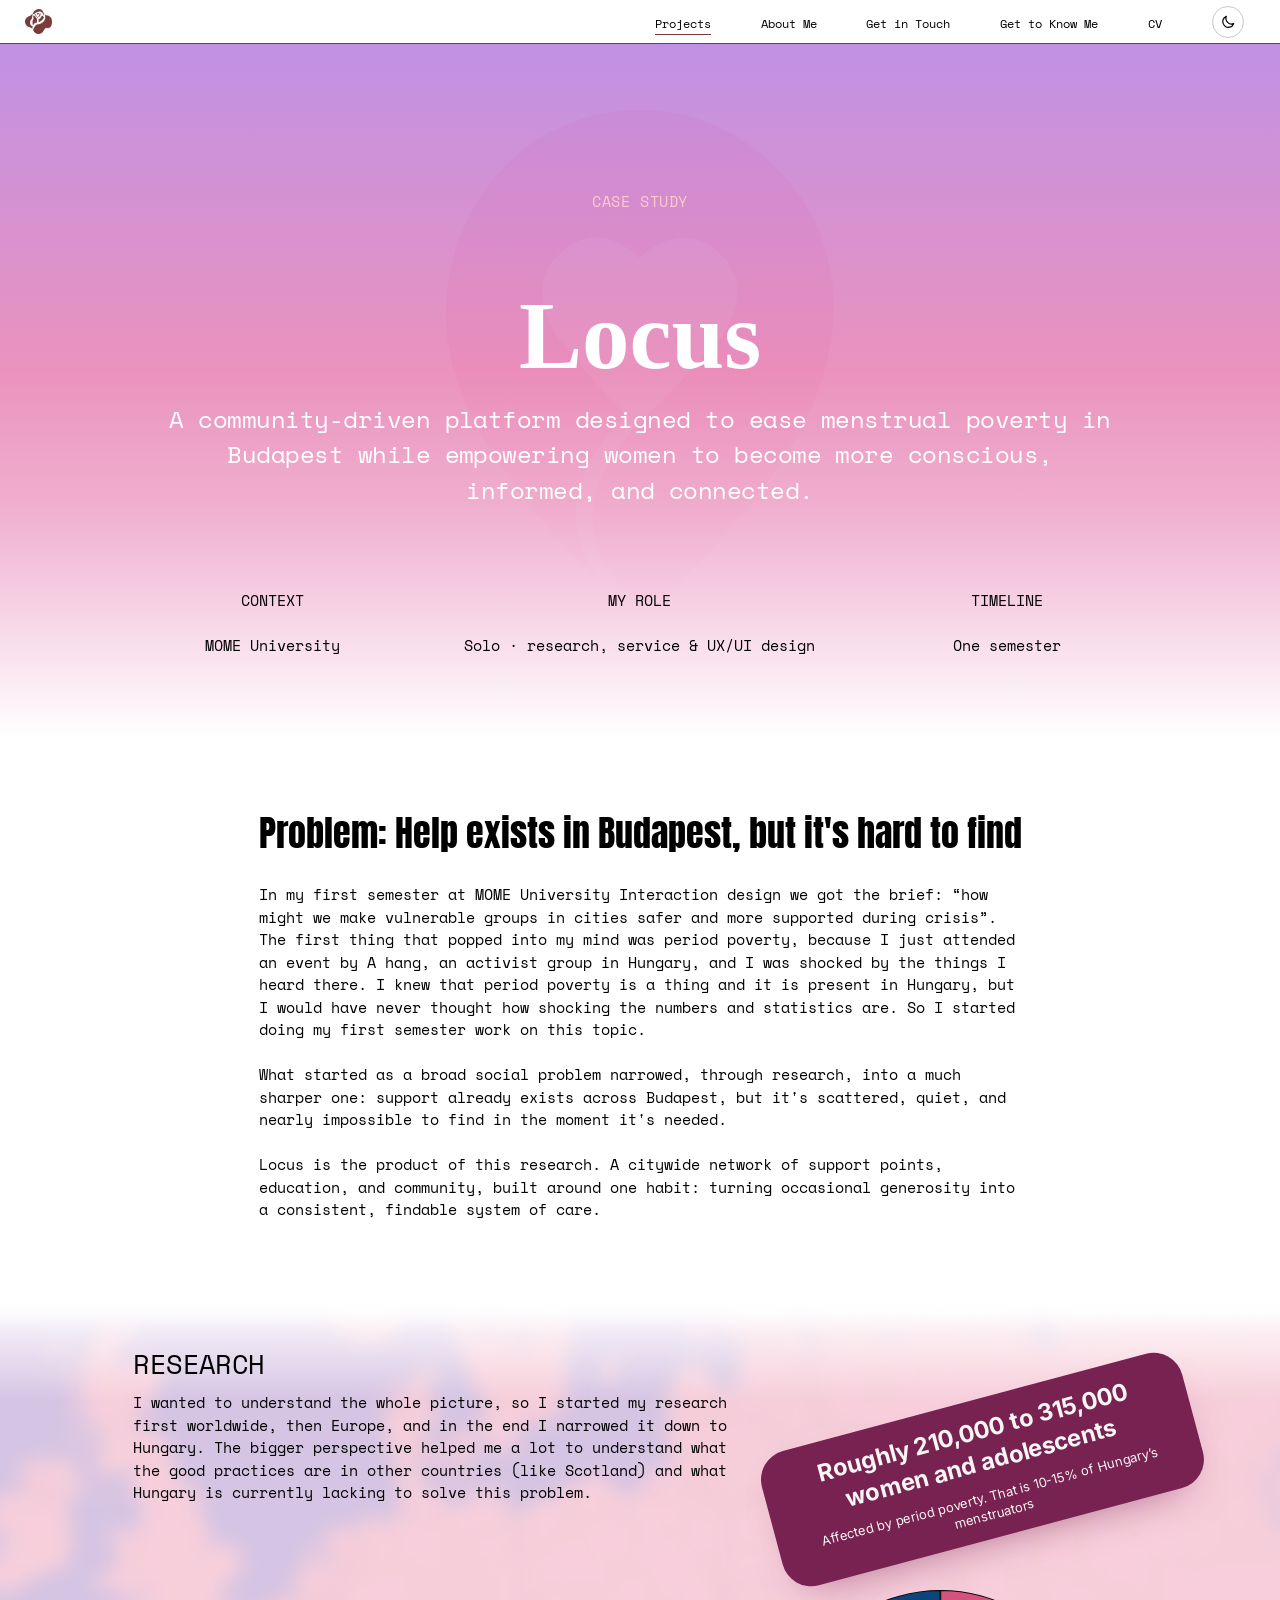
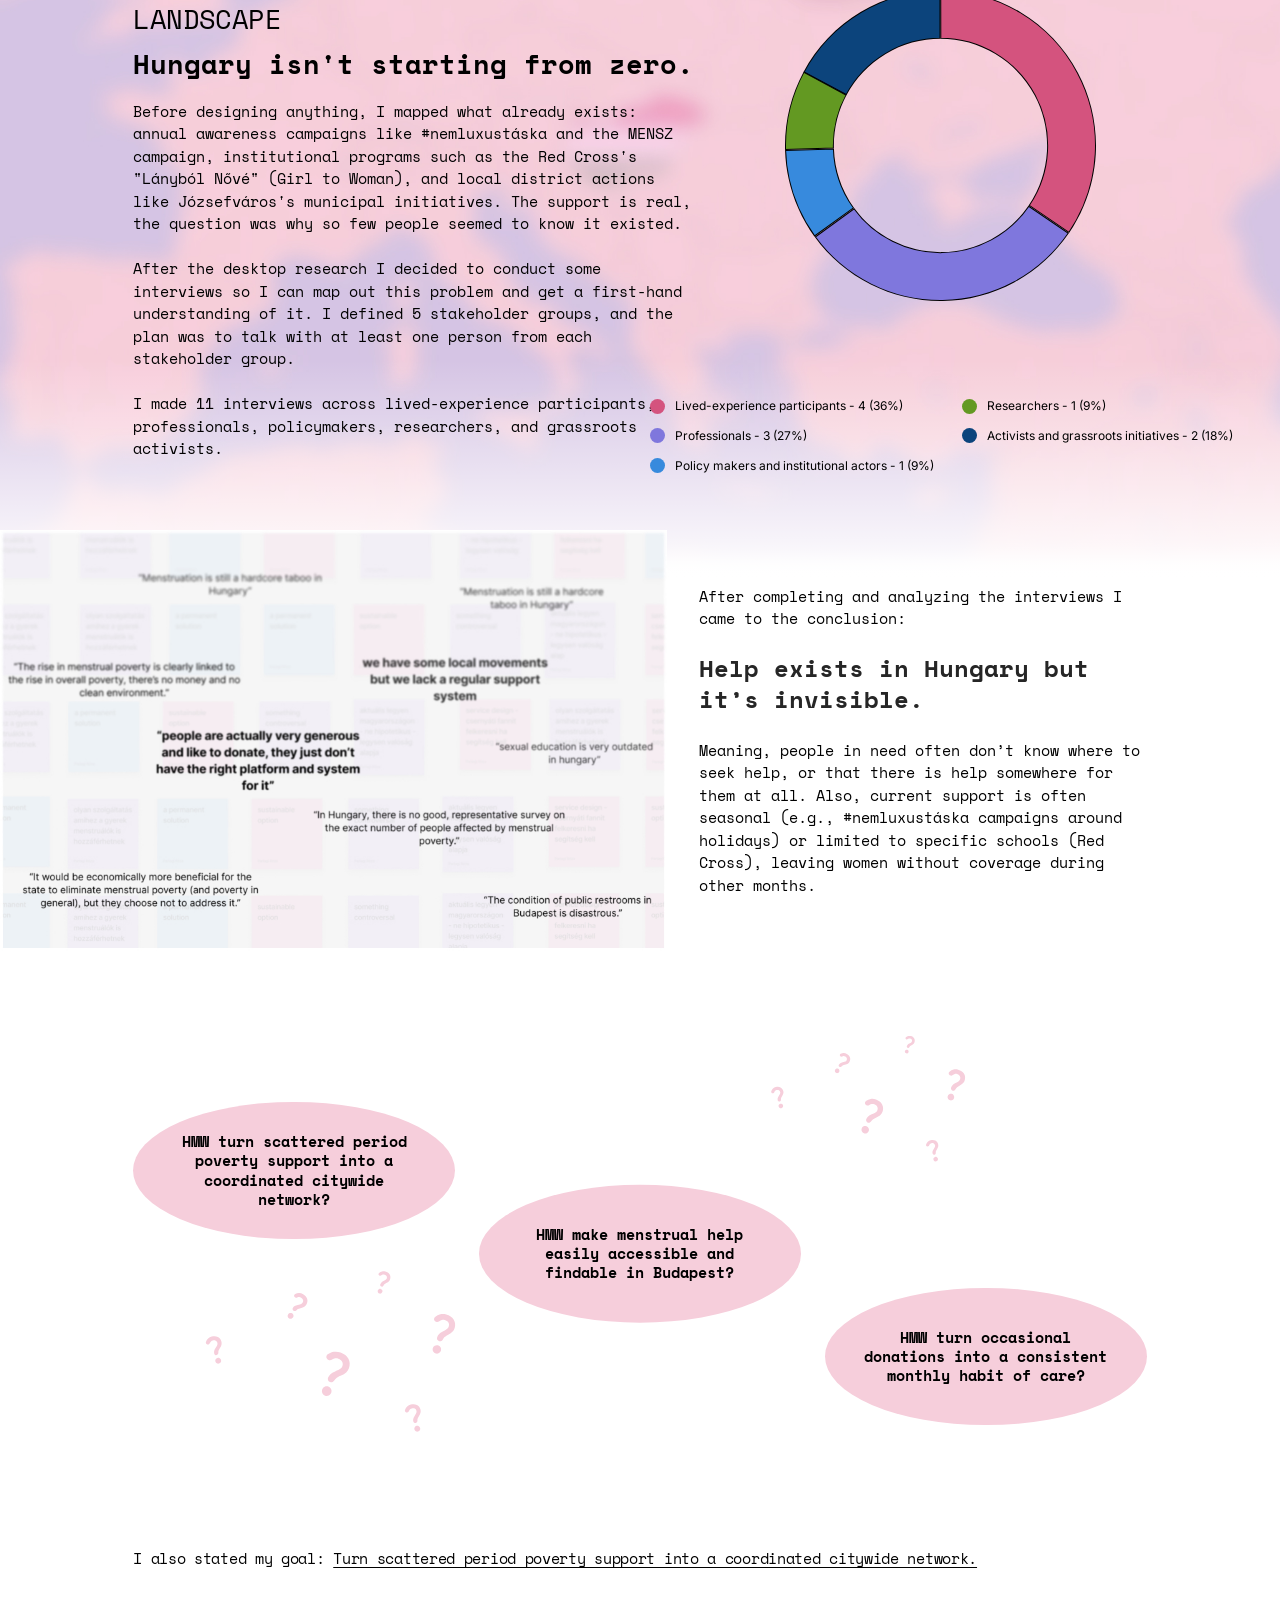
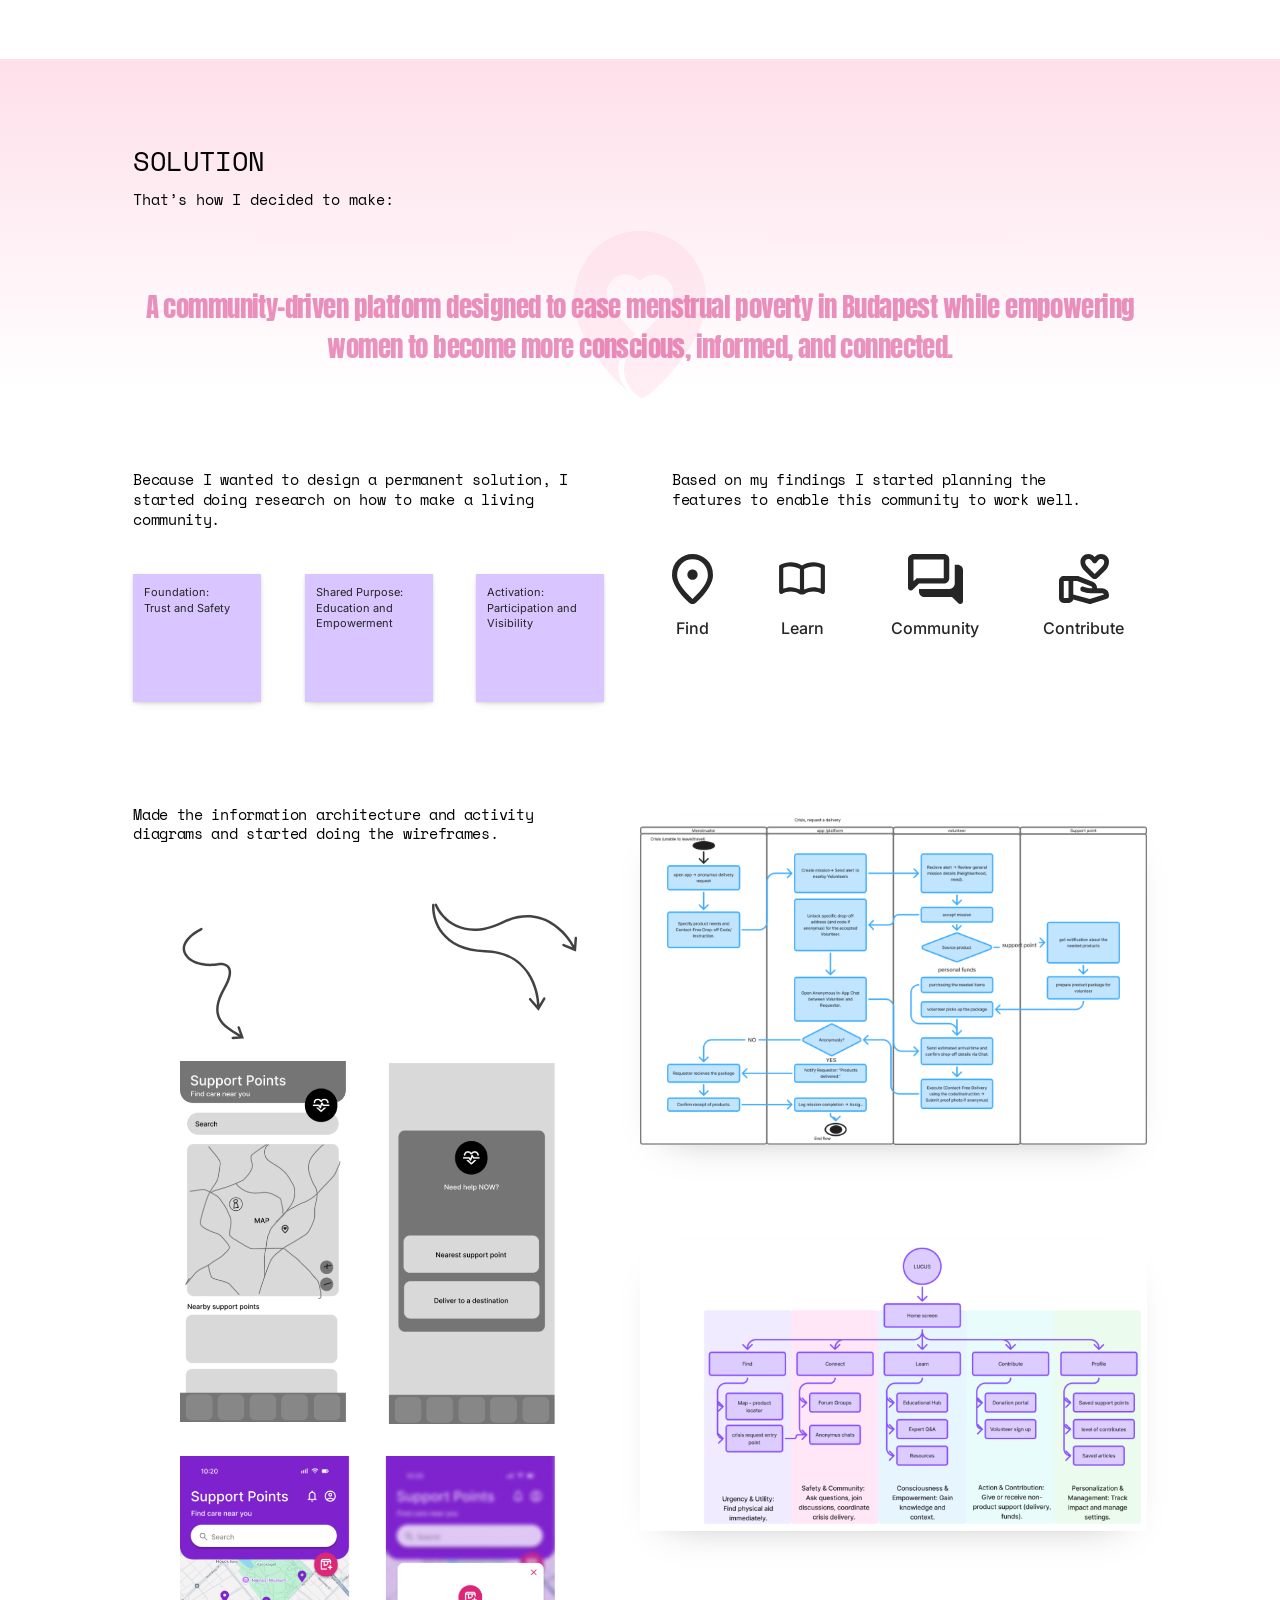
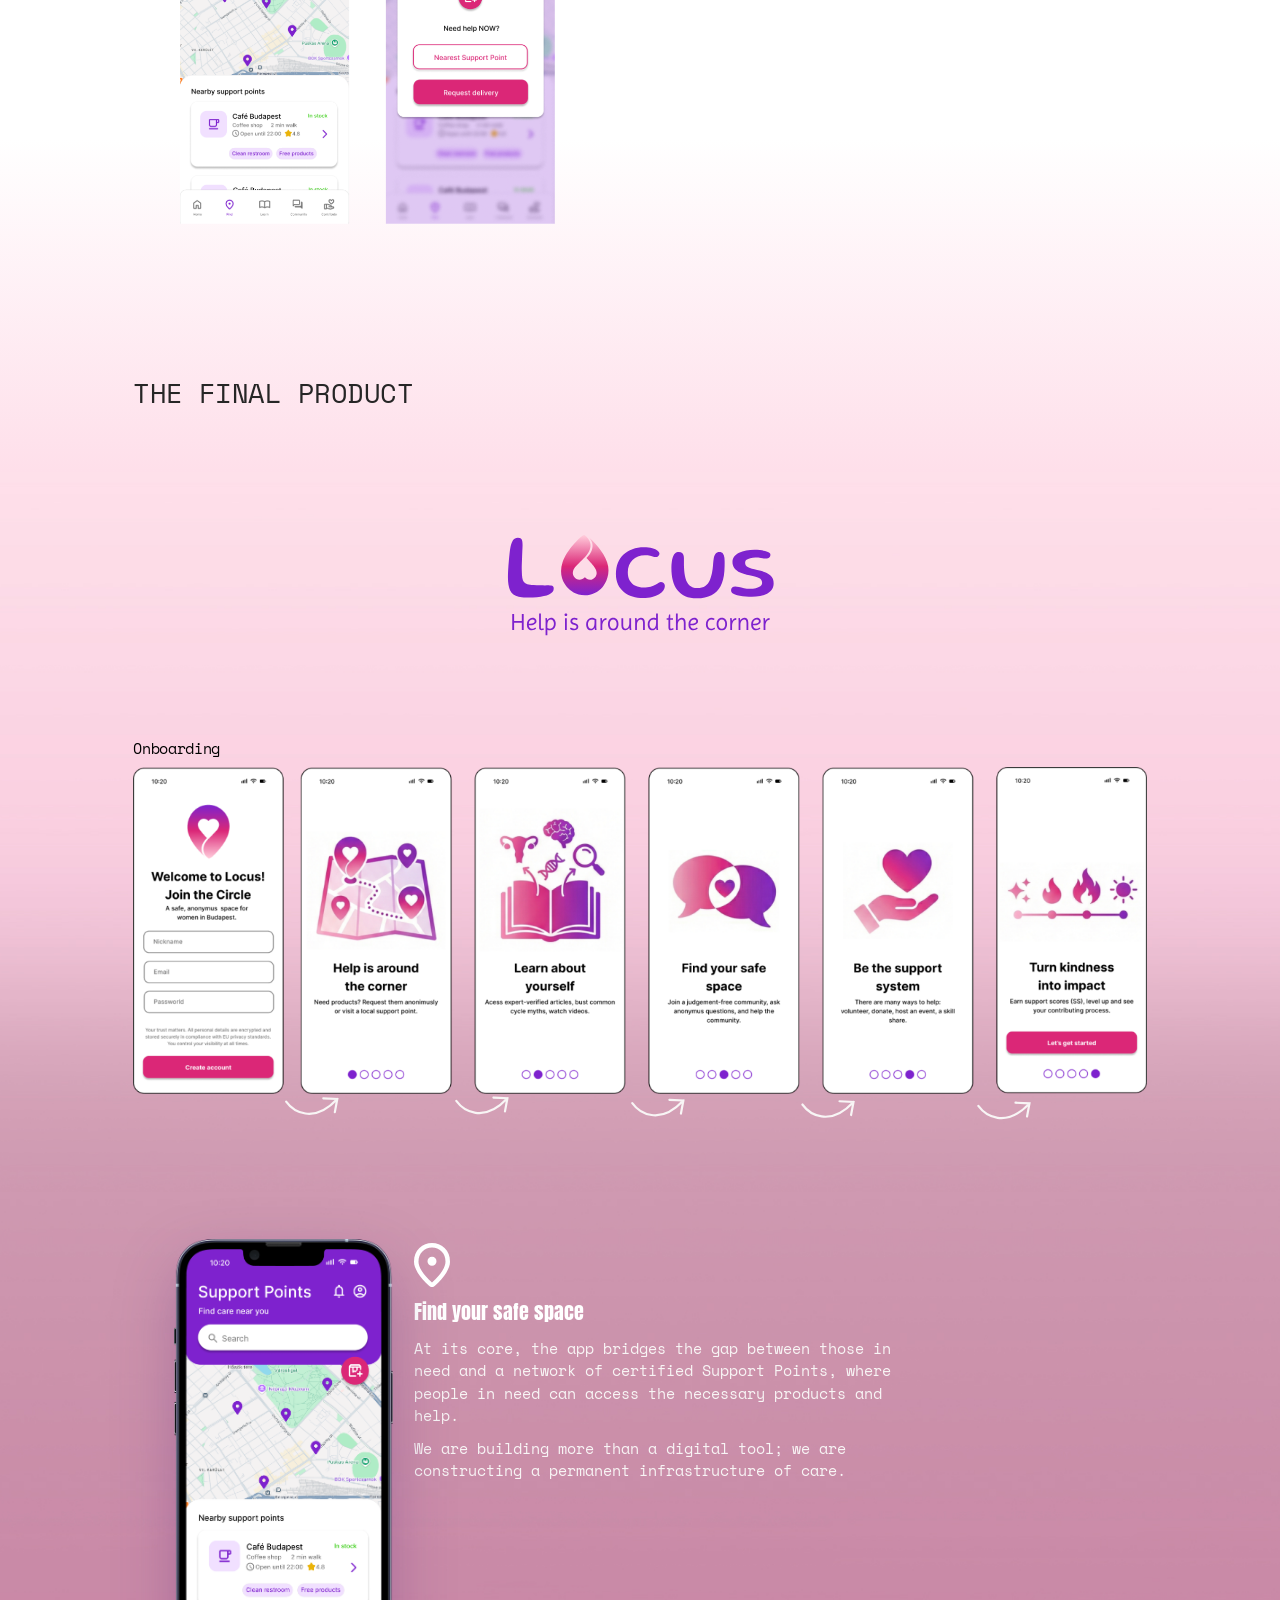
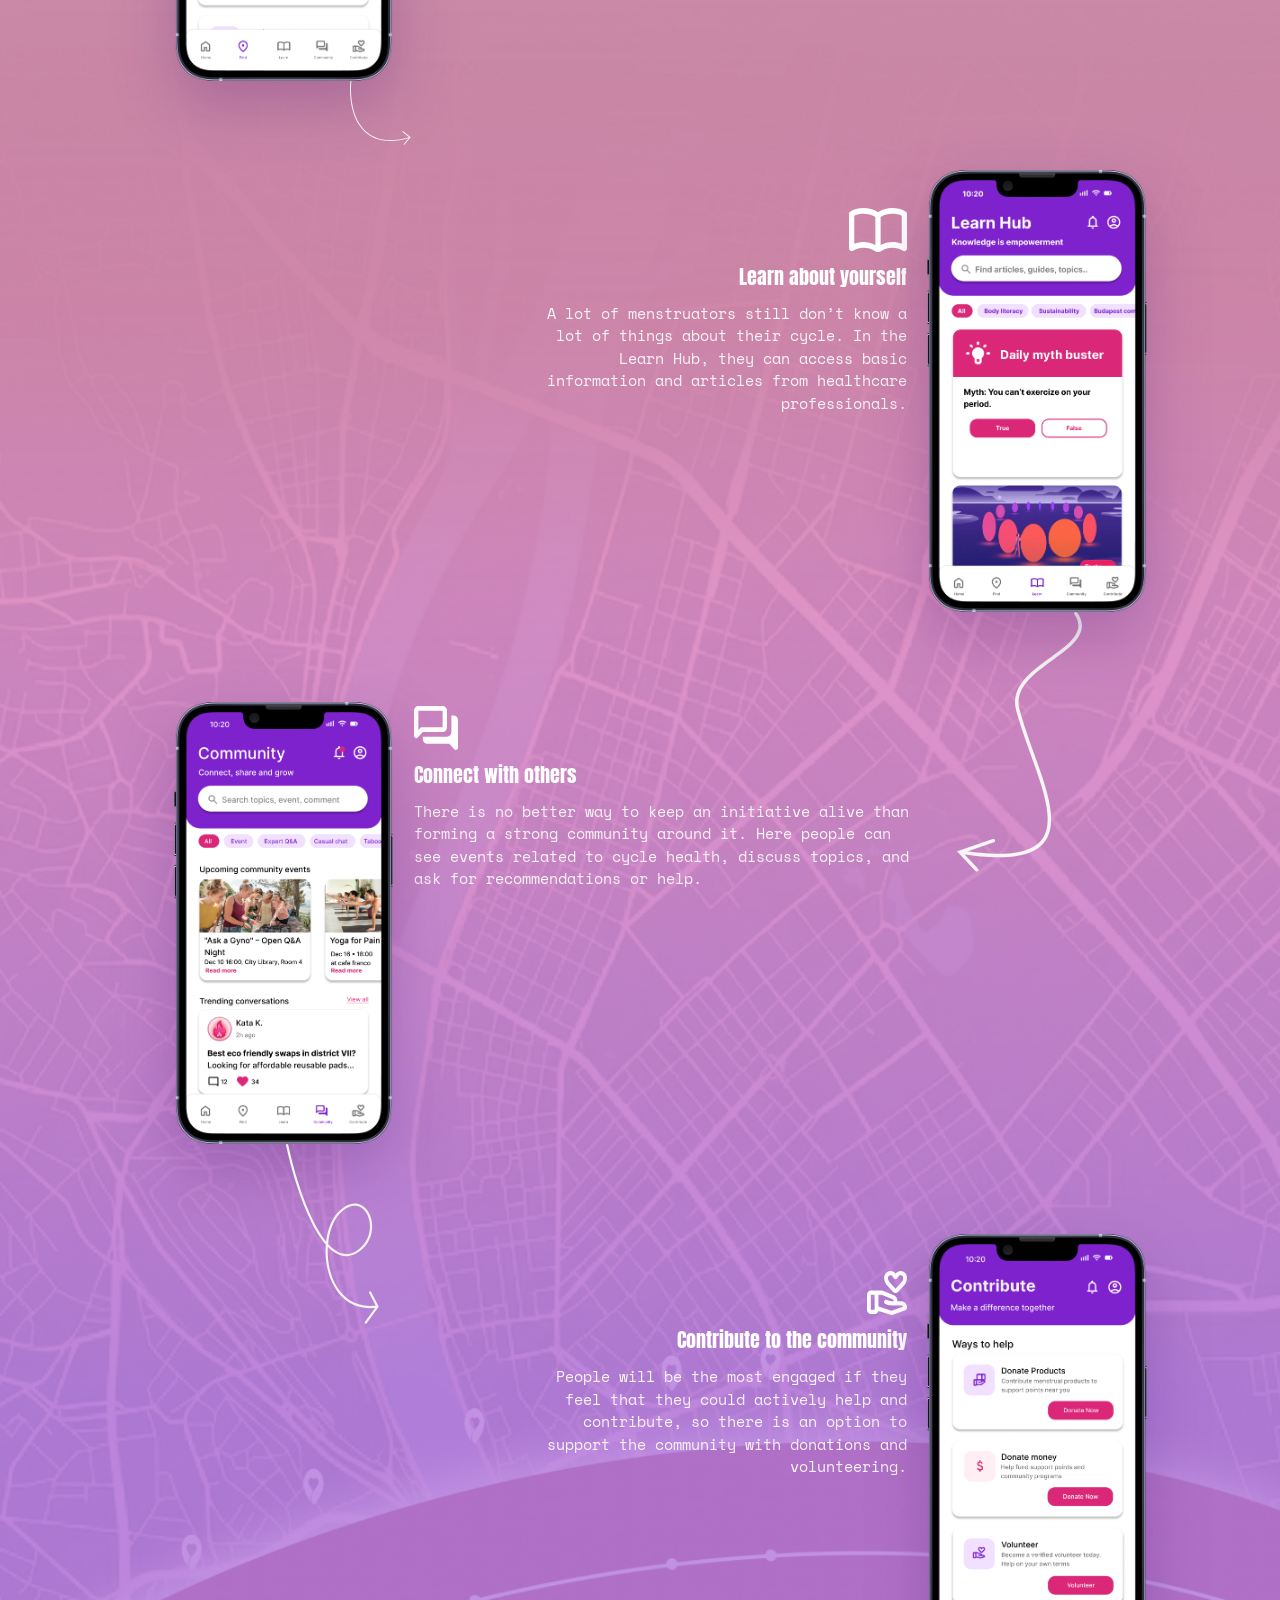
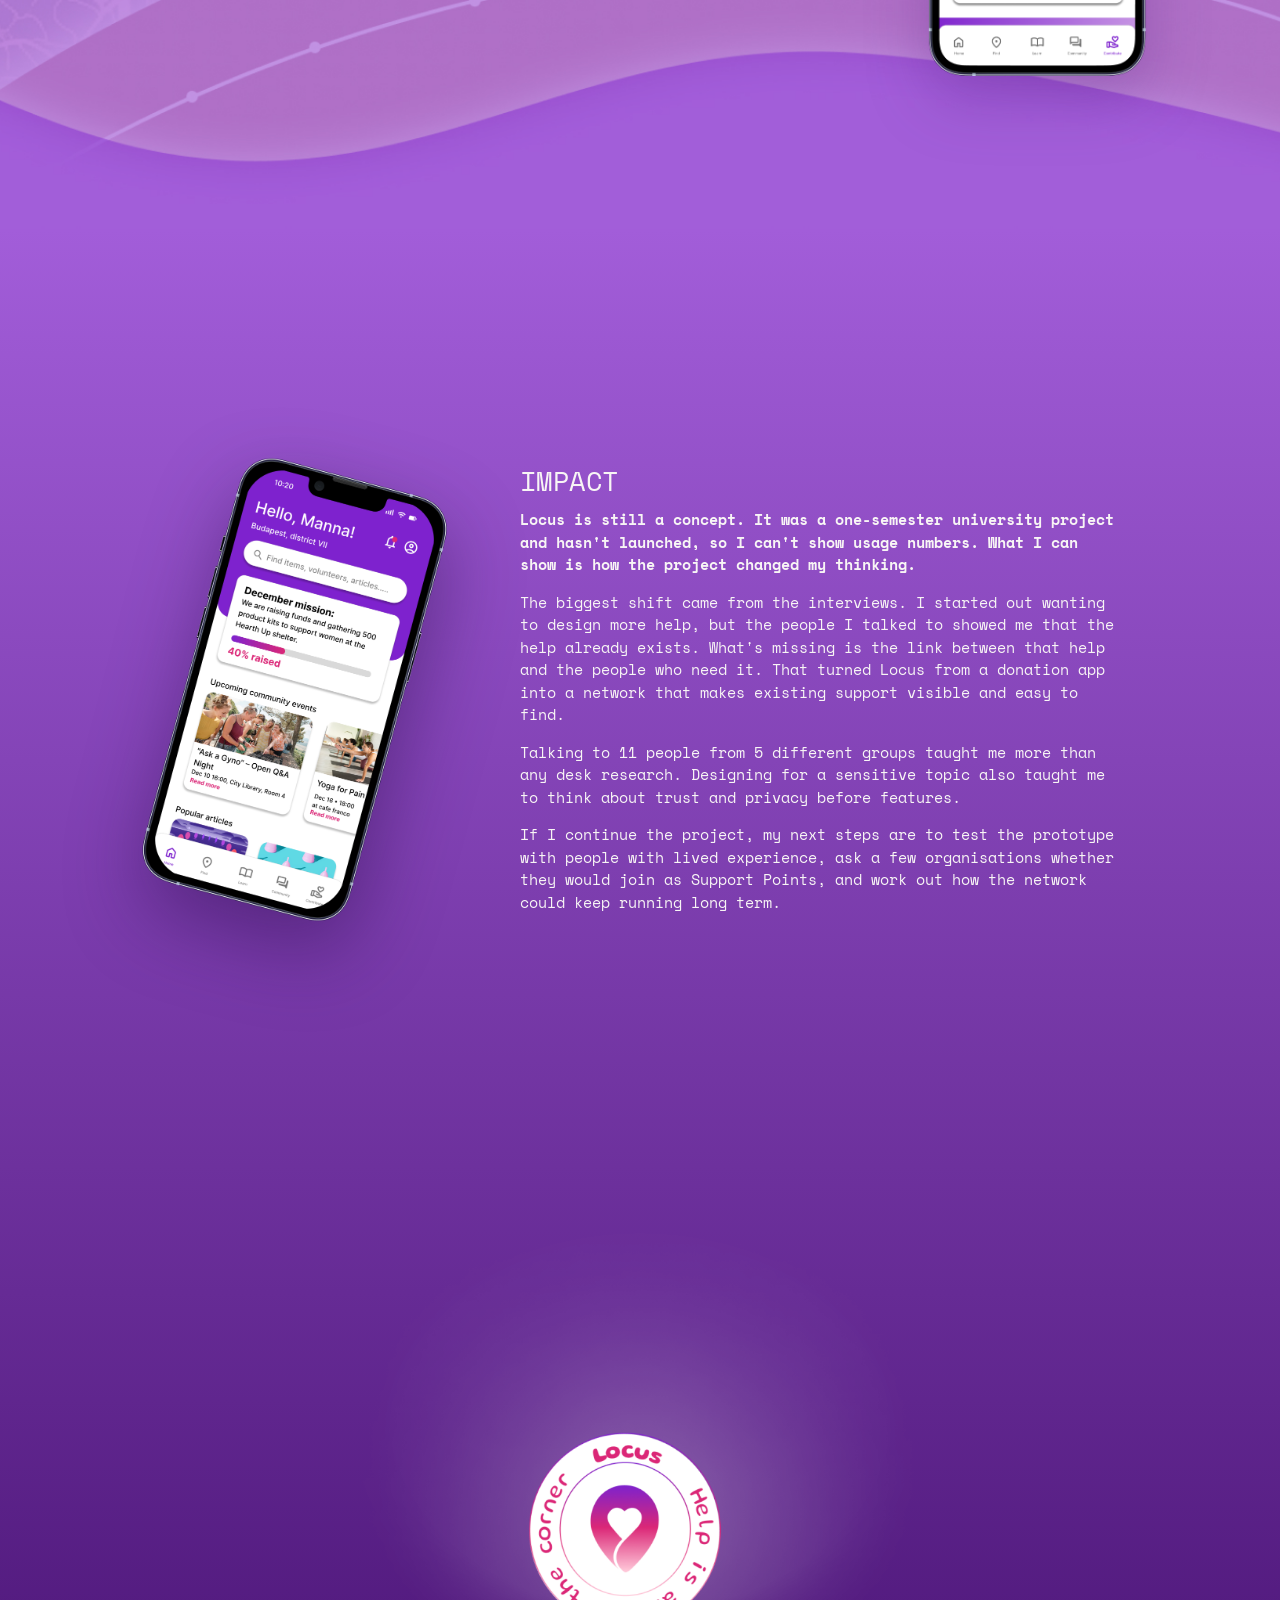
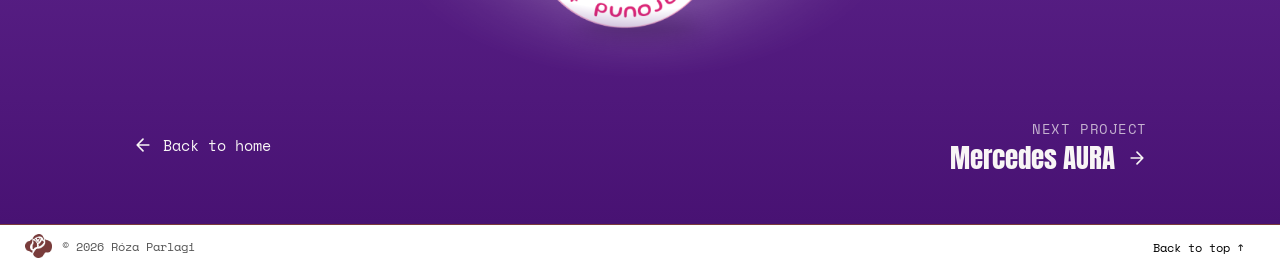
==== locus.html @ 7a845415 "Add website" ====
<!DOCTYPE html>
<html lang="en">
<head>
  <meta charset="utf-8">
  <meta name="viewport" content="width=device-width, initial-scale=1">

  <title>Locus — Róza Parlagi</title>
  <meta name="description" content="Locus: a community-driven platform designed to ease menstrual poverty in Budapest. A UX / UI and service design case study by Róza Parlagi.">
  <meta name="theme-color" content="#8323ca">

  <!-- Social preview (replace the URL once you have your domain) -->
  <meta property="og:type" content="article">
  <meta property="og:title" content="Locus — a case study by Róza Parlagi">
  <meta property="og:description" content="A community-driven platform designed to ease menstrual poverty in Budapest while empowering women to become more conscious, informed, and connected.">
  <meta property="og:url" content="https://parlagiroza.com/locus.html">
  <!-- <meta property="og:image" content="https://YOUR-DOMAIN.com/assets/img/locus.jpg"> -->

  <link rel="icon" type="image/png" href="assets/img/favicon.png">
  <link rel="apple-touch-icon" href="assets/img/apple-touch-icon.png">

  <link rel="preload" href="assets/fonts/anton-latin-400-normal.woff2" as="font" type="font/woff2" crossorigin>
  <link rel="preload" href="assets/fonts/space-mono-latin-400-normal.woff2" as="font" type="font/woff2" crossorigin>
  <link rel="preload" href="assets/fonts/space-mono-latin-700-normal.woff2" as="font" type="font/woff2" crossorigin>
  <link rel="stylesheet" href="css/style.css">
  <link rel="stylesheet" href="css/locus.css">

  <script>
    document.documentElement.classList.add('js');
    /* dark mode: use the visitor's saved choice, otherwise their system setting (runs before paint, so no flash) */
    (function () {
      var t = null;
      try { t = localStorage.getItem('theme'); } catch (e) {}
      if (!t && window.matchMedia && matchMedia('(prefers-color-scheme: dark)').matches) t = 'dark';
      if (t === 'dark') document.documentElement.setAttribute('data-theme', 'dark');
    })();
  </script>
</head>

<body id="top" class="locus-page">
  <div class="page">

    <!-- ============ NAV (same as the home page) ============ -->
    <header class="nav">
      <a class="nav__logo" href="index.html" aria-label="Róza Parlagi — home">
        <img src="assets/img/logo.png" alt="" width="309" height="280">
      </a>
      <nav aria-label="Main">
        <ul class="nav__links">
          <li><a href="index.html#projects" aria-current="page">Projects</a></li>
          <li><a href="index.html#about">About Me</a></li>
          <li><a href="index.html#contact">Get in Touch</a></li>
          <li class="nav__desktop-only"><a href="index.html#gallery">Get to Know Me</a></li>
          <li><a href="Roza_Parlagi_CV.pdf" target="_blank" rel="noopener">CV</a></li>
          <li>
            <button class="theme-toggle" type="button" aria-label="Switch to dark mode" aria-pressed="false">
              <svg class="theme-toggle__moon" viewBox="0 0 24 24" fill="none" stroke="currentColor" stroke-width="1.8" stroke-linecap="round" stroke-linejoin="round" aria-hidden="true"><path d="M20.5 14.5A8.5 8.5 0 0 1 9.5 3.5a8.5 8.5 0 1 0 11 11z"/></svg>
              <svg class="theme-toggle__sun" viewBox="0 0 24 24" fill="none" stroke="currentColor" stroke-width="1.8" stroke-linecap="round" aria-hidden="true"><circle cx="12" cy="12" r="4"/><path d="M12 2v2M12 20v2M4.9 4.9l1.4 1.4M17.7 17.7l1.4 1.4M2 12h2M20 12h2M4.9 19.1l1.4-1.4M17.7 6.3l1.4-1.4"/></svg>
            </button>
          </li>
        </ul>
      </nav>
    </header>

    <main class="lc">

      <!-- ============ 1. HERO ============ -->
      <section class="lc-hero" aria-labelledby="lc-title">
        <p class="lc-hero__eyebrow">Case study</p>
        <div class="lc-hero__head">
          <img class="lc-hero__pin" src="assets/img/locus/hero-pin.svg" alt="" aria-hidden="true" width="526" height="668">
          <h1 class="lc-hero__title" id="lc-title">Locus</h1>
          <p class="lc-hero__lead">A community-driven platform designed to ease menstrual poverty in Budapest while empowering women to become more conscious, informed, and connected.</p>
        </div>
        <dl class="lc-meta">
          <div><dt>Context</dt><dd>MOME University</dd></div>
          <div><dt>My role</dt><dd>Solo · research, service &amp; UX/UI design</dd></div>
          <div><dt>Timeline</dt><dd>One semester</dd></div>
        </dl>
      </section>

      <!-- ============ 2. PROBLEM ============ -->
      <section class="lc-problem lc-wrap lc-wrap--narrow" aria-labelledby="lc-problem">
        <h2 class="lc-h2" id="lc-problem" data-reveal>Problem: Help exists in Budapest, but it's hard to find</h2>
        <div class="lc-text" data-reveal>
          <p>In my first semester at MOME University Interaction design we got the brief: “how might we make vulnerable groups in cities safer and more supported during crisis”. The first thing that popped into my mind was period poverty, because I just attended an event by A hang, an activist group in Hungary, and I was shocked by the things I heard there. I knew that period poverty is a thing and it is present in Hungary, but I would have never thought how shocking the numbers and statistics are. So I started doing my first semester work on this topic.</p>
          <p>What started as a broad social problem narrowed, through research, into a much sharper one: support already exists across Budapest, but it's scattered, quiet, and nearly impossible to find in the moment it's needed.</p>
          <p>Locus is the product of this research. A citywide network of support points, education, and community, built around one habit: turning occasional generosity into a consistent, findable system of care.</p>
        </div>
      </section>

      <!-- ============ 3. RESEARCH ============ -->
      <section class="lc-research" aria-labelledby="lc-research">
        <div class="lc-research__bg" aria-hidden="true"><img src="assets/img/locus/research-map.jpg" alt="" width="2188" height="1258" loading="lazy"></div>

        <div class="lc-wrap lc-research__intro">
          <div data-reveal>
            <h2 class="lc-label" id="lc-research">Research</h2>
            <p class="lc-text">I wanted to understand the whole picture, so I started my research first worldwide, then Europe, and in the end I narrowed it down to Hungary. The bigger perspective helped me a lot to understand what the good practices are in other countries (like Scotland) and what Hungary is currently lacking to solve this problem.</p>
          </div>
          <div class="lc-stat" data-reveal>
            <p class="lc-stat__big">Roughly 210,000 to 315,000 women and adolescents</p>
            <p class="lc-stat__small">Affected by period poverty. That is 10-15% of Hungary’s menstruators</p>
          </div>
        </div>

        <div class="lc-wrap lc-landscape">
          <div class="lc-landscape__text" data-reveal>
            <h3 class="lc-label">Landscape</h3>
            <p class="lc-h3">Hungary isn't starting from zero.</p>
            <div class="lc-text">
              <p>Before designing anything, I mapped what already exists: annual awareness campaigns like #nemluxustáska and the MENSZ campaign, institutional programs such as the Red Cross's "Lányból Nővé" (Girl to Woman), and local district actions like Józsefváros's municipal initiatives. The support is real, the question was why so few people seemed to know it existed.</p>
              <p>After the desktop research I decided to conduct some interviews so I can map out this problem and get a first-hand understanding of it. I defined 5 stakeholder groups, and the plan was to talk with at least one person from each stakeholder group.</p>
              <p>I made 11 interviews across lived-experience participants, professionals, policymakers, researchers, and grassroots activists.</p>
            </div>
          </div>

          <figure class="lc-chart" data-reveal>
            <img class="lc-chart__donut" src="assets/img/locus/donut.svg" alt="Donut chart of the 11 interviewees by stakeholder group" width="396" height="396" loading="lazy">
            <figcaption>
              <ul class="lc-legend">
                <li><span class="lc-dot lc-dot--1"></span>Lived-experience participants - 4 (36%)</li>
                <li><span class="lc-dot lc-dot--2"></span>Professionals - 3 (27%)</li>
                <li><span class="lc-dot lc-dot--3"></span>Policy makers and institutional actors - 1 (9%)</li>
                <li><span class="lc-dot lc-dot--4"></span>Researchers - 1 (9%)</li>
                <li><span class="lc-dot lc-dot--5"></span>Activists and grassroots initiatives - 2 (18%)</li>
              </ul>
            </figcaption>
          </figure>
        </div>

        <div class="lc-insight">
          <figure class="lc-insight__notes" data-reveal>
            <img src="assets/img/locus/interview-notes.jpg" width="931" height="589" alt="Quotes from the interviews, e.g. “people are actually very generous and like to donate, they just don't have the right platform and system for it”" loading="lazy">
          </figure>
          <div class="lc-insight__text" data-reveal>
            <p class="lc-text">After completing and analyzing the interviews I came to the conclusion:</p>
            <p class="lc-h3 lc-h3--big">Help exists in Hungary but it’s invisible.</p>
            <p class="lc-text">Meaning, people in need often don’t know where to seek help, or that there is help somewhere for them at all. Also, current support is often seasonal (e.g., #nemluxustáska campaigns around holidays) or limited to specific schools (Red Cross), leaving women without coverage during other months.</p>
          </div>
        </div>

        <div class="lc-wrap lc-hmw">
          <p class="lc-hmw__intro lc-text" data-reveal>Now that I knew what the actual root problem was, I started asking questions:</p>
          <ul class="lc-hmw__list">
            <li class="lc-bubble lc-bubble--1" data-reveal>HMW turn scattered period poverty support into a coordinated citywide network?</li>
            <li class="lc-bubble lc-bubble--2" data-reveal style="--d:.1s">HMW make menstrual help easily accessible and findable in Budapest?</li>
            <li class="lc-bubble lc-bubble--3" data-reveal style="--d:.2s">HMW turn occasional donations into a consistent monthly habit of care?</li>
          </ul>
          <!-- floating question marks -->
          <div class="lc-qs lc-qs--a" aria-hidden="true"><img src="assets/img/locus/qmarks.svg" alt="" width="377" height="237" loading="lazy"></div>
          <div class="lc-qs lc-qs--b" aria-hidden="true"><img src="assets/img/locus/qmarks.svg" alt="" width="377" height="237" loading="lazy"></div>
          <p class="lc-goal lc-text" data-reveal>I also stated my goal: <u>Turn scattered period poverty support into a coordinated citywide network.</u></p>
        </div>
      </section>

      <!-- ============ 4. SOLUTION / PROCESS ============ -->
      <section class="lc-solution" aria-labelledby="lc-solution">
        <div class="lc-wrap">
          <h2 class="lc-label" id="lc-solution">Solution</h2>
          <p class="lc-text">That’s how I decided to make:</p>
        </div>

        <div class="lc-statement" data-reveal>
          <img class="lc-statement__pin" src="assets/img/locus/solution-pin.svg" alt="" aria-hidden="true" width="178" height="226" loading="lazy">
          <p>A community-driven platform designed to ease menstrual poverty in Budapest while empowering women to become more conscious, informed, and connected.</p>
        </div>

        <div class="lc-wrap lc-two">
          <div data-reveal>
            <p class="lc-text">Because I wanted to design a permanent solution, I started doing research on how to make a living community.</p>
            <ul class="lc-stickies">
              <li><span>Foundation:</span> Trust and Safety</li>
              <li><span>Shared Purpose:</span> Education and Empowerment</li>
              <li><span>Activation:</span> Participation and Visibility</li>
            </ul>
          </div>
          <div data-reveal style="--d:.1s">
            <p class="lc-text">Based on my findings I started planning the features to enable this community to work well.</p>
            <ul class="lc-features">
              <li><img src="assets/img/locus/icon-find.svg" alt="" width="38" height="46">Find</li>
              <li><img src="assets/img/locus/icon-learn.svg" alt="" width="57" height="57">Learn</li>
              <li><img src="assets/img/locus/icon-community.svg" alt="" width="47" height="43">Community</li>
              <li><img src="assets/img/locus/icon-contribute.svg" alt="" width="49" height="49">Contribute</li>
            </ul>
          </div>
        </div>

        <div class="lc-wrap lc-process">
          <div class="lc-process__left">
            <p class="lc-text" data-reveal>Made the information architecture and activity diagrams and started doing the wireframes.</p>
            <img class="lc-process__arrows" src="assets/img/locus/arrows-wireframes.svg" alt="" aria-hidden="true" width="507" height="207" loading="lazy">
            <figure class="lc-wire lc-wire--lo" data-reveal>
              <img src="assets/img/locus/wireframe-lo-crop.png" width="735" height="710" alt="Low-fidelity wireframes of the Support Points map and the Need help? screen" loading="lazy">
            </figure>
            <figure class="lc-wire lc-wire--hi" data-reveal>
              <img src="assets/img/locus/wireframe-hi-crop.png" width="722" height="710" alt="Mid-fidelity versions of the same two screens in the Locus purple" loading="lazy">
            </figure>
          </div>
          <div class="lc-process__right">
            <figure class="lc-diagram" data-reveal>
              <a href="assets/img/locus/activity-diagram.png" target="_blank" rel="noopener" title="Open full size"><img src="assets/img/locus/activity-diagram.png" width="1430" height="926" alt="Activity diagram: the flow between a person in need, the app and a support point" loading="lazy"></a>
            </figure>
            <figure class="lc-diagram" data-reveal>
              <a href="assets/img/locus/ia-diagram.png" target="_blank" rel="noopener" title="Open full size"><img src="assets/img/locus/ia-diagram.png" width="1512" height="866" alt="Information architecture: Find, Connect, Learn, Contribute and Profile under the home screen" loading="lazy"></a>
            </figure>
          </div>
        </div>

        <div class="lc-wrap">
          <h2 class="lc-label lc-final-label">The final product</h2>
        </div>
      </section>

      <!-- ============ 5. FINAL DESIGN ============ -->
      <section class="lc-final" aria-label="The final product">
        <img class="lc-final__logo" src="assets/img/locus/locus-logo.svg" alt="Locus — Help is around the corner" width="367" height="192" data-reveal>

        <div class="lc-wrap lc-onboarding" data-reveal>
          <p class="lc-text">Onboarding</p>
          <div class="lc-onboarding__scroll" data-scroller>
            <img src="assets/img/locus/onboarding.png" width="2782" height="898" alt="Six onboarding screens: Welcome to Locus, Help is around the corner, Learn about yourself, Find your safe space, Be the support system, Turn kindness into impact" loading="lazy">
          </div>
          <img class="lc-onboarding__arrows" src="assets/img/locus/onboarding-arrows.svg" width="1026" height="84" alt="" aria-hidden="true" loading="lazy">
        </div>

        <div class="lc-wrap lc-screens">
          <article class="lc-screen" data-reveal>
            <img class="lc-screen__phone" src="assets/img/locus/phone-find.png" alt="Support Points screen: a map of nearby support points in Budapest" width="487" height="981" loading="lazy">
            <div class="lc-screen__text">
              <img class="lc-screen__icon" src="assets/img/locus/icon-find.svg" alt="" width="38" height="46" style="filter: brightness(0) invert(1)">
              <h3>Find your safe space</h3>
              <p>At its core, the app bridges the gap between those in need and a network of certified Support Points, where people in need can access the necessary products and help.</p>
              <p>We are building more than a digital tool; we are constructing a permanent infrastructure of care.</p>
            </div>
            <img class="lc-screen__curve" src="assets/img/locus/curve-1.svg" width="83" height="259" alt="" aria-hidden="true">
          </article>

          <article class="lc-screen lc-screen--flip" data-reveal>
            <img class="lc-screen__phone" src="assets/img/locus/phone-learn.png" alt="Learn Hub screen: daily myth buster and articles" width="487" height="981" loading="lazy">
            <div class="lc-screen__text">
              <img class="lc-screen__icon" src="assets/img/locus/f-learn.svg" alt="" width="51" height="39">
              <h3>Learn about yourself</h3>
              <p>A lot of menstruators still don’t know a lot of things about their cycle. In the Learn Hub, they can access basic information and articles from healthcare professionals.</p>
            </div>
            <img class="lc-screen__curve" src="assets/img/locus/curve-2.svg" width="169" height="183" alt="" aria-hidden="true">
          </article>

          <article class="lc-screen" data-reveal>
            <img class="lc-screen__phone" src="assets/img/locus/phone-community.png" alt="Community screen: upcoming events and trending conversations" width="487" height="981" loading="lazy">
            <div class="lc-screen__text">
              <img class="lc-screen__icon" src="assets/img/locus/f-community.svg" alt="" width="49" height="49">
              <h3>Connect with others</h3>
              <p>There is no better way to keep an initiative alive than forming a strong community around it. Here people can see events related to cycle health, discuss topics, and ask for recommendations or help.</p>
            </div>
            <img class="lc-screen__curve" src="assets/img/locus/curve-3.svg" width="127" height="242" alt="" aria-hidden="true">
          </article>

          <article class="lc-screen lc-screen--flip" data-reveal>
            <img class="lc-screen__phone" src="assets/img/locus/phone-contribute.png" alt="Contribute screen: donate products, donate money or volunteer" width="487" height="981" loading="lazy">
            <div class="lc-screen__text">
              <img class="lc-screen__icon" src="assets/img/locus/f-contribute.svg" alt="" width="46" height="51">
              <h3>Contribute to the community</h3>
              <p>People will be the most engaged if they feel that they could actively help and contribute, so there is an option to support the community with donations and volunteering.</p>
            </div>
          </article>
        </div>
      </section>

      <!-- ============ 6. IMPACT ============ -->
      <section class="lc-impact" aria-labelledby="lc-impact">
        <div class="lc-wrap lc-impact__inner">
          <img class="lc-impact__phone" src="assets/img/locus/phone-home.png" alt="Home screen: Hello, Manna! with the December mission, 40% raised" width="824" height="1223" loading="lazy" data-reveal>
          <div class="lc-impact__text" data-reveal>
            <h2 class="lc-label" id="lc-impact">Impact</h2>
            <div class="lc-text lc-impact__copy">
              <p>Locus is still a concept. It was a one-semester university project and hasn't launched, so I can't show usage numbers. What I can show is how the project changed my thinking.</p>
              <p>The biggest shift came from the interviews. I started out wanting to design more help, but the people I talked to showed me that the help already exists. What's missing is the link between that help and the people who need it. That turned Locus from a donation app into a network that makes existing support visible and easy to find.</p>
              <p>Talking to 11 people from 5 different groups taught me more than any desk research. Designing for a sensitive topic also taught me to think about trust and privacy before features.</p>
              <p>If I continue the project, my next steps are to test the prototype with people with lived experience, ask a few organisations whether they would join as Support Points, and work out how the network could keep running long term.</p>
            </div>
          </div>
        </div>
        <img class="lc-impact__sticker" src="assets/img/locus/sticker.png" alt="Round Locus sticker: Help is around the corner" width="896" height="672" loading="lazy" data-reveal>
        <!-- NEXT / BACK: floats on the purple, no background of its own -->
        <nav class="lc-next lc-wrap" aria-label="More projects">
          <a class="lc-next__back" href="index.html">
            <svg viewBox="0 0 24 24" fill="none" stroke="currentColor" stroke-width="2" stroke-linecap="round" stroke-linejoin="round" aria-hidden="true"><path d="M19 12H5M12 5l-7 7 7 7"/></svg>
            Back to home
          </a>
          <a class="lc-next__next" href="mercedes-aura.html">
            <span class="lc-next__small">Next project</span>
            <span class="lc-next__title">Mercedes AURA
              <svg viewBox="0 0 24 24" fill="none" stroke="currentColor" stroke-width="2" stroke-linecap="round" stroke-linejoin="round" aria-hidden="true"><path d="M5 12h14M12 5l7 7-7 7"/></svg>
            </span>
          </a>
        </nav>
      </section>

    </main>

    <!-- ============ FOOTER (same as the home page) ============ -->
    <footer class="footer">
      <div class="footer__brand">
        <img src="assets/img/logo.png" alt="" width="309" height="280">
        <p>&copy; 2026 Róza Parlagi</p>
      </div>
      <ul class="footer__links">
        <li><a href="#top" aria-label="Back to top">Back to top &uarr;</a></li>
      </ul>
    </footer>

  </div>

  <script src="js/main.js" defer></script>
</body>
</html>
---- css/style.css ----
/* ==========================================================================
   Róza Parlagi — portfolio
   Designed at 1440px wide; everything scales fluidly down to phones.
   Sections:  1 Tokens · 2 Base · 3 Nav · 4 Hero · 5 Projects · 6 About
              7 Contact · 8 Gallery · 9 Case-study pages · 10 Motion
   ========================================================================== */

/* ---------- Fonts (self-hosted, latin + latin-ext so ő / ű work) ---------- */
@font-face {
  font-family: "Anton";
  font-style: normal;
  font-weight: 400;
  font-display: swap;
  src: url("../assets/fonts/anton-latin-ext-400-normal.woff2") format("woff2");
  unicode-range: U+0100-02BA, U+02BD-02C5, U+02C7-02CC, U+02CE-02D7, U+02DD-02FF, U+0304, U+0308, U+0329, U+1D00-1DBF, U+1E00-1E9F, U+1EF2-1EFF, U+2020, U+20A0-20AB, U+20AD-20C0, U+2113, U+2C60-2C7F, U+A720-A7FF;
}
@font-face {
  font-family: "Anton";
  font-style: normal;
  font-weight: 400;
  font-display: swap;
  src: url("../assets/fonts/anton-latin-400-normal.woff2") format("woff2");
  unicode-range: U+0000-00FF, U+0131, U+0152-0153, U+02BB-02BC, U+02C6, U+02DA, U+02DC, U+0304, U+0308, U+0329, U+2000-206F, U+20AC, U+2122, U+2191, U+2193, U+2212, U+2215, U+FEFF, U+FFFD;
}

@font-face {
  font-family: "Space Mono";
  font-style: normal;
  font-weight: 400;
  font-display: swap;
  src: url("../assets/fonts/space-mono-latin-ext-400-normal.woff2") format("woff2");
  unicode-range: U+0100-02BA, U+02BD-02C5, U+02C7-02CC, U+02CE-02D7, U+02DD-02FF, U+0304, U+0308, U+0329, U+1D00-1DBF, U+1E00-1E9F, U+1EF2-1EFF, U+2020, U+20A0-20AB, U+20AD-20C0, U+2113, U+2C60-2C7F, U+A720-A7FF;
}
@font-face {
  font-family: "Space Mono";
  font-style: normal;
  font-weight: 400;
  font-display: swap;
  src: url("../assets/fonts/space-mono-latin-400-normal.woff2") format("woff2");
  unicode-range: U+0000-00FF, U+0131, U+0152-0153, U+02BB-02BC, U+02C6, U+02DA, U+02DC, U+0304, U+0308, U+0329, U+2000-206F, U+20AC, U+2122, U+2191, U+2193, U+2212, U+2215, U+FEFF, U+FFFD;
}
@font-face {
  font-family: "Space Mono";
  font-style: normal;
  font-weight: 700;
  font-display: swap;
  src: url("../assets/fonts/space-mono-latin-ext-700-normal.woff2") format("woff2");
  unicode-range: U+0100-02BA, U+02BD-02C5, U+02C7-02CC, U+02CE-02D7, U+02DD-02FF, U+0304, U+0308, U+0329, U+1D00-1DBF, U+1E00-1E9F, U+1EF2-1EFF, U+2020, U+20A0-20AB, U+20AD-20C0, U+2113, U+2C60-2C7F, U+A720-A7FF;
}
@font-face {
  font-family: "Space Mono";
  font-style: normal;
  font-weight: 700;
  font-display: swap;
  src: url("../assets/fonts/space-mono-latin-700-normal.woff2") format("woff2");
  unicode-range: U+0000-00FF, U+0131, U+0152-0153, U+02BB-02BC, U+02C6, U+02DA, U+02DC, U+0304, U+0308, U+0329, U+2000-206F, U+20AC, U+2122, U+2191, U+2193, U+2212, U+2215, U+FEFF, U+FFFD;
}

@font-face {
  font-family: "Inter";
  font-style: normal;
  font-weight: 400;
  font-display: swap;
  src: url("../assets/fonts/inter-latin-ext-400-normal.woff2") format("woff2");
  unicode-range: U+0100-02BA, U+02BD-02C5, U+02C7-02CC, U+02CE-02D7, U+02DD-02FF, U+0304, U+0308, U+0329, U+1D00-1DBF, U+1E00-1E9F, U+1EF2-1EFF, U+2020, U+20A0-20AB, U+20AD-20C0, U+2113, U+2C60-2C7F, U+A720-A7FF;
}
@font-face {
  font-family: "Inter";
  font-style: normal;
  font-weight: 400;
  font-display: swap;
  src: url("../assets/fonts/inter-latin-400-normal.woff2") format("woff2");
  unicode-range: U+0000-00FF, U+0131, U+0152-0153, U+02BB-02BC, U+02C6, U+02DA, U+02DC, U+0304, U+0308, U+0329, U+2000-206F, U+20AC, U+2122, U+2191, U+2193, U+2212, U+2215, U+FEFF, U+FFFD;
}

/* ---------- 1. Tokens ---------- */
:root {
  --burgundy: #7a3b3b;
  --burgundy-dark: #642f2f;
  --ink: #262626;
  --black: #000;
  --muted: #575757;
  --pill: #ecbebe;
  --frame: #f8f5f5;
  --white: #fff;

  --font-display: "Anton", "Impact", sans-serif;
  --font-mono: "Space Mono", ui-monospace, "SFMono-Regular", Menlo, monospace;
  --font-sans: "Inter", system-ui, -apple-system, "Segoe UI", sans-serif;

  /* horizontal page margin: 150px at 1440, shrinks to 20px on phones */
  --px: clamp(20px, 10.4vw, 150px);

  /* type scale (values are the 1440px design sizes) */
  --fs-body: clamp(16px, 1.67vw, 24px);      /* 24px */
  --fs-small: 16px;
  --fs-label: clamp(16px, 1.67vw, 24px);     /* 24px section labels */
  --fs-hero: clamp(84px, 8.75vw, 126px);     /* ROZA PARLAGI */
  --fs-h2: clamp(36px, 3.33vw, 48px);        /* Curious by default */
  --fs-btn: clamp(15px, 1.39vw, 20px);       /* 20px */

  --nav-h: clamp(44px, 3.33vw, 48px);
  --radius-card: 20px;
  --radius-btn: clamp(14px, 1.5vw, 22px);

  --blob: clamp(520px, 72.9vw, 1050px);      /* size of the blurred rings */
}

/* ---------- 2. Base ---------- */
*,
*::before,
*::after { box-sizing: border-box; }

html {
  -webkit-text-size-adjust: 100%;
  scroll-padding-top: var(--nav-h);
}
@media (prefers-reduced-motion: no-preference) {
  html { scroll-behavior: smooth; }
}

body {
  margin: 0;
  background: var(--white);
  color: var(--black);
  font-family: var(--font-mono);
  font-size: var(--fs-small);
  line-height: 1.5;
}

img { display: block; max-width: 100%; }
a { color: inherit; }
h1, h2, h3, p, figure, dl, dd { margin: 0; }

:focus-visible {
  outline: 3px solid var(--burgundy);
  outline-offset: 4px;
  border-radius: 6px;
}

.visually-hidden {
  position: absolute !important;
  width: 1px; height: 1px;
  margin: -1px; padding: 0;
  overflow: hidden;
  clip: rect(0 0 0 0);
  white-space: nowrap;
  border: 0;
}

.page { position: relative; overflow-x: clip; }   /* rings bleed off-canvas; clip (not hidden) keeps the nav sticky */

/* the blurred burgundy rings */
.blob {
  position: absolute;
  width: var(--blob);
  height: var(--blob);
  max-width: none;
  pointer-events: none;
  user-select: none;
  z-index: 0;
}
.blob--hero {
  top: 0;
  right: calc(var(--blob) * -0.4667);
}
.blob--contact {
  top: calc(var(--blob) * -0.2333);
  left: calc(var(--blob) * -0.5114);
}

.label {
  font-size: var(--fs-label);
  line-height: 1.5;
  color: var(--muted);
  font-weight: 400;
}

/* burgundy button (hero + contact) */
.btn {
  display: inline-flex;
  align-items: center;
  justify-content: center;
  gap: 0.6em;
  height: clamp(60px, 6.25vw, 90px);
  padding: 0 clamp(30px, 4.17vw, 60px);
  background: var(--burgundy);
  color: var(--white);
  font-family: var(--font-mono);
  font-weight: 700;
  font-size: var(--fs-btn);
  text-decoration: none;
  border-radius: var(--radius-btn);
  transition: background-color .2s ease, transform .2s ease, box-shadow .2s ease;
}
.btn:hover { background: var(--burgundy-dark); transform: translateY(-2px); box-shadow: 0 10px 24px -10px rgba(122, 59, 59, .55); }
.btn:active { transform: translateY(0); }
.btn svg { width: 1.1em; height: 1.1em; flex: none; transition: transform .2s ease; }
.btn:hover svg { transform: translateY(2px); }

/* ---------- 3. Nav ---------- */
.nav {
  position: sticky;
  top: 0;
  z-index: 20;
  display: flex;
  align-items: center;
  justify-content: space-between;
  height: var(--nav-h);
  padding: 0 clamp(16px, 2.8vw, 40px) 0 clamp(16px, 1.94vw, 28px);
  background: rgba(255, 255, 255, .88);
  -webkit-backdrop-filter: blur(10px);
  backdrop-filter: blur(10px);
  border-bottom: 1px solid var(--burgundy);
}
.nav__logo { display: block; line-height: 0; border-radius: 8px; }
.nav__logo img { width: clamp(26px, 2.1vw, 30px); height: auto; transition: transform .3s ease; }
.nav__logo:hover img { transform: rotate(-8deg) scale(1.05); }

.nav__links {
  display: flex;
  align-items: center;
  gap: clamp(14px, 3.9vw, 56px);
  margin: 0;
  padding: 0;
  list-style: none;
}
.nav__links a {
  position: relative;
  font-size: clamp(12px, .97vw, 14px);
  line-height: 1.5;
  color: var(--black);
  text-decoration: none;
  white-space: nowrap;
  padding: 3px 0;
}
.nav__links a::after {
  content: "";
  position: absolute;
  left: 0; right: 0; bottom: 0;
  height: 1px;
  background: var(--burgundy);
  transform: scaleX(0);
  transform-origin: left;
  transition: transform .25s ease;
}
.nav__links a:hover::after,
.nav__links a[aria-current="page"]::after { transform: scaleX(1); }

@media (max-width: 720px) {
  .nav__links { gap: 14px; }
  .nav__links a { font-size: 12px; }
}
@media (max-width: 380px) {
  .nav__links { gap: 10px; }
  .nav__links a { font-size: 11px; }
}

/* ---------- 4. Hero ---------- */
.hero {
  position: relative;
  z-index: 1;
  padding: clamp(40px, 5.14vw, 74px) var(--px) 0;
}
.hero__eyebrow {
  font-size: var(--fs-label);
  line-height: 1.5;
  color: var(--muted);
}
.hero__title {
  margin-top: clamp(6px, 1.8vw, 26px);
  font-family: var(--font-display);
  font-weight: 400;
  font-size: var(--fs-hero);
  line-height: .95;
  text-transform: uppercase;
  letter-spacing: 0;
  color: var(--ink);
}
.hero__title span { display: block; }
.hero__title .hero__first { color: var(--burgundy); }

.hero__intro {
  max-width: 52ch;
  margin-top: clamp(36px, 6.4vw, 92px);
  font-size: var(--fs-body);
  line-height: 1.5;
}
.hero .btn { margin-top: clamp(24px, 2.64vw, 38px); }

/* ---------- 5. Projects ---------- */
.projects {
  position: relative;
  z-index: 1;
  margin-top: clamp(80px, 10.9vw, 157px);
}
.projects__head {
  position: relative;
  display: flex;
  align-items: center;
  justify-content: space-between;
  gap: 16px;
  padding: 0 var(--px);
  margin-bottom: clamp(14px, 2.5vw, 36px);
}
.scroller-nav { position: absolute; right: var(--px); top: 50%; transform: translateY(-50%); display: flex; gap: 10px; }
.scroller-nav button {
  width: 44px; height: 44px;
  display: grid; place-items: center;
  padding: 0;
  background: var(--white);
  color: var(--ink);
  border: 1px solid var(--ink);
  border-radius: 50%;
  cursor: pointer;
  transition: background-color .2s, color .2s, opacity .2s, border-color .2s;
}
.scroller-nav button:hover:not(:disabled) { background: var(--burgundy); border-color: var(--burgundy); color: var(--white); }
.scroller-nav button:disabled { opacity: .3; cursor: default; }
.scroller-nav svg { width: 18px; height: 18px; }
@media (hover: none) { .scroller-nav { display: none; } }   /* touch devices just swipe */

/* horizontal rows (project cards + photos) run to the right edge of the window */
.scroller {
  display: flex;
  gap: clamp(14px, 1.94vw, 28px);
  padding: 4px var(--px) 24px;   /* room for hover lift + shadow */
  margin-bottom: -20px;
  overflow-x: auto;
  overscroll-behavior-x: contain;
  scroll-snap-type: x proximity;
  scroll-padding-inline: var(--px);
  scrollbar-width: none;
  -ms-overflow-style: none;
}
.scroller::-webkit-scrollbar { display: none; }
.scroller.is-dragging { cursor: grabbing; scroll-snap-type: none; user-select: none; }
.scroller.is-dragging a { pointer-events: none; }

.card {
  flex: 0 0 clamp(230px, 22.2vw, 320px);
  display: flex;
  flex-direction: column;
  background: var(--white);
  border: 1px solid var(--muted);
  border-radius: 16px;
  overflow: hidden;
  color: inherit;
  text-decoration: none;
  scroll-snap-align: start;
  transition: transform .3s ease, box-shadow .3s ease, border-color .3s ease;
}
.card:hover {
  transform: translateY(-6px);
  border-color: var(--burgundy);
  box-shadow: 0 22px 40px -22px rgba(122, 59, 59, .45);
}
.card__media { aspect-ratio: 425 / 394; overflow: hidden; background: var(--frame); }
.card__media img {
  width: 100%; height: 100%;
  object-fit: cover;
  -webkit-user-drag: none;
  transition: transform .6s ease;
}
.card:hover .card__media img { transform: scale(1.04); }
.card__body {
  flex: 1;
  display: flex;
  flex-direction: column;
  align-items: flex-start;
  padding: 14px 18px 18px;
}
.card__title { font-size: 18px; font-weight: 400; line-height: 24px; }
.card__desc  { margin-bottom: 18px; font-size: 13px; line-height: 20px; }
.tag {
  display: inline-block;
  margin: auto 0 0 0;         /* pushes the tag to the bottom so all cards line up */
  padding: 8px 18px;
  background: var(--pill);
  color: var(--burgundy);
  font-size: 12px;
  font-weight: 700;
  line-height: 20px;
  border-radius: 999px;
}

/* ---------- 6. About ---------- */
.about {
  position: relative;
  z-index: 1;
  padding: 0 var(--px);
  margin-top: clamp(96px, 19.9vw, 287px);
}
.about__title {
  font-family: var(--font-display);
  font-weight: 400;
  font-size: var(--fs-h2);
  line-height: 1.5;
  color: var(--black);
}
.about__text { max-width: 36.5em; margin-top: 10px; font-size: var(--fs-small); line-height: 24px; }
.about__text p + p { margin-top: 12px; }

/* ---------- 7. Contact ---------- */
.contact {
  position: relative;          /* no z-index: lets the ring sit behind About/Gallery text */
  margin-top: clamp(80px, 12vw, 172px);
  padding: 0 var(--px);
  text-align: center;
}
.contact .label { display: block; }
.contact__text {
  max-width: 58ch;
  margin: clamp(20px, 3vw, 43px) auto 0;
  font-size: var(--fs-body);
  line-height: 1.5;
}
.contact .btn { margin-top: clamp(24px, 2.9vw, 42px); max-width: 100%; font-size: clamp(13px, 1.39vw, 20px); }
.contact__linkedin {
  display: inline-block;
  margin-top: clamp(20px, 2.9vw, 42px);
  font-size: var(--fs-label);
  color: var(--muted);
  text-decoration: none;
  border-bottom: 1px solid transparent;
  transition: color .2s, border-color .2s;
}
.contact__linkedin:hover { color: var(--burgundy); border-color: var(--burgundy); }
.contact__inner { position: relative; z-index: 1; }

/* ---------- 8. Gallery ---------- */
.gallery {
  position: relative;
  z-index: 1;
  margin-top: clamp(80px, 15vw, 218px);
  padding-bottom: clamp(48px, 6.6vw, 95px);
}
.gallery__title {
  padding: 0 var(--px);
  margin-bottom: clamp(12px, 1.4vw, 20px);
  font-family: var(--font-sans);
  font-size: clamp(22px, 2.22vw, 32px);
  font-weight: 400;
  line-height: 1.4;
  color: var(--black);
}
.frame {
  flex: 0 0 clamp(200px, 21.2vw, 305px);
  aspect-ratio: 305 / 430;
  overflow: hidden;
  background: var(--frame);
  border: 1px solid var(--ink);
  border-radius: 24px;
  scroll-snap-align: start;
}
.frame img { width: 100%; height: 100%; object-fit: cover; -webkit-user-drag: none; }

/* ---------- 9. Case-study pages ---------- */
.cs { position: relative; z-index: 1; padding: clamp(32px, 4.5vw, 64px) var(--px) clamp(64px, 8vw, 120px); }
.cs__back {
  display: inline-flex; align-items: center; gap: 10px;
  font-size: var(--fs-small);
  color: var(--muted);
  text-decoration: none;
  transition: color .2s;
}
.cs__back:hover { color: var(--burgundy); }
.cs__back svg { width: 18px; height: 18px; transition: transform .2s; }
.cs__back:hover svg { transform: translateX(-3px); }
.cs__eyebrow { margin-top: clamp(32px, 4vw, 56px); font-size: var(--fs-label); color: var(--muted); }
.cs__title {
  margin-top: 4px;
  font-family: var(--font-display);
  font-weight: 400;
  font-size: clamp(64px, 8.75vw, 126px);
  line-height: .95;
  text-transform: uppercase;
  color: var(--burgundy);
}
.cs__lead { max-width: 34em; margin-top: clamp(24px, 3vw, 44px); font-size: var(--fs-body); line-height: 1.5; }
.cs__meta {
  display: grid;
  grid-template-columns: repeat(auto-fit, minmax(160px, 1fr));
  gap: 24px;
  margin-top: clamp(32px, 4vw, 56px);
  padding: 24px 0;
  border-top: 1px solid var(--muted);
  border-bottom: 1px solid var(--muted);
}
.cs__meta dt { font-size: 14px; color: var(--muted); }
.cs__meta dd { margin-top: 4px; font-size: var(--fs-small); }
.cs__hero {
  margin-top: clamp(32px, 4vw, 56px);
  overflow: hidden;
  border: 1px solid var(--muted);
  border-radius: var(--radius-card);
  background: var(--frame);
}
.cs__hero img { width: 100%; height: auto; }
.cs__section {
  display: grid;
  grid-template-columns: minmax(0, 1fr) minmax(0, 2fr);
  gap: clamp(16px, 4vw, 64px);
  margin-top: clamp(56px, 7vw, 104px);
}
.cs__section h2 {
  font-family: var(--font-display);
  font-weight: 400;
  font-size: var(--fs-h2);
  line-height: 1.2;
}
.cs__section p { max-width: 40em; line-height: 1.6; }
.cs__section p + p { margin-top: 14px; }
.cs__placeholder { color: var(--muted); }
.cs__next {
  display: flex; align-items: center; justify-content: space-between; gap: 16px;
  margin-top: clamp(64px, 8vw, 120px);
  padding-top: 24px;
  border-top: 1px solid var(--muted);
}
.cs__next a { font-size: var(--fs-label); text-decoration: none; }
.cs__next a:hover { color: var(--burgundy); }
@media (max-width: 720px) {
  .cs__section { grid-template-columns: 1fr; }
}

/* ---------- Phones: keep the rings decorative, not in the way of the text ---------- */
@media (max-width: 720px) {
  :root { --blob: 460px; --fs-label: 15px; --fs-body: 17px; }
  .blob { opacity: .75; }
  .blob--hero { top: 70px; right: -290px; }
  .blob--contact { top: -60px; left: -300px; }
  .scroller-nav { display: none; }
  .card { flex-basis: min(68vw, 250px); }
  .frame { flex-basis: min(58vw, 240px); }
  .about__title { line-height: 1.3; }
}

/* ---------- 10. Motion ---------- */
@media (prefers-reduced-motion: no-preference) {
  .blob { animation: drift 22s ease-in-out infinite alternate; }
  .blob--contact { animation-duration: 28s; animation-direction: alternate-reverse; }
  @keyframes drift {
    from { transform: translate3d(0, 0, 0) scale(1); }
    to   { transform: translate3d(-18px, 22px, 0) scale(1.04); }
  }

  /* scroll-reveal (only if JS is running, so the page never hides without it) */
  .js [data-reveal] {
    opacity: 0;
    transform: translateY(24px);
    transition: opacity .8s cubic-bezier(.2, .7, .2, 1), transform .8s cubic-bezier(.2, .7, .2, 1);
    transition-delay: var(--d, 0s);
  }
  .js [data-reveal].is-visible { opacity: 1; transform: none; }

  /* hero title lands on load */
  .hero__title span { animation: rise .9s cubic-bezier(.2, .7, .2, 1) both; }
  .hero__title .hero__last { animation-delay: .12s; }
  @keyframes rise { from { opacity: 0; transform: translateY(28px); } to { opacity: 1; transform: none; } }
}

/* ---------- 11. Footer (same height and padding as the nav) ---------- */
.footer {
  position: relative;
  z-index: 1;
  display: flex;
  align-items: center;
  justify-content: space-between;
  gap: 16px;
  height: var(--nav-h);
  padding: 0 clamp(16px, 2.8vw, 40px) 0 clamp(16px, 1.94vw, 28px);
  background: rgba(255, 255, 255, .92);
  border-top: 1px solid var(--burgundy);
}
.footer__brand {
  display: flex;
  align-items: center;
  gap: 10px;
  font-size: clamp(12px, .97vw, 14px);
  line-height: 1.5;
  color: var(--muted);
}
.footer__brand img { width: clamp(26px, 2.1vw, 30px); height: auto; flex: none; }
.footer__links {
  display: flex;
  align-items: center;
  gap: clamp(14px, 3.9vw, 56px);
  margin: 0;
  padding: 0;
  list-style: none;
}
.footer__links a {
  font-size: clamp(12px, .97vw, 14px);
  line-height: 1.5;
  color: var(--black);
  text-decoration: none;
  white-space: nowrap;
  border-bottom: 1px solid transparent;
  transition: color .2s, border-color .2s;
}
.footer__links a:hover { color: var(--burgundy); border-color: var(--burgundy); }

/* phones: the header already has the links, so the footer keeps just © and "Back to top" */
@media (max-width: 720px) {
  .footer__links li:not(:last-child) { display: none; }
  .footer__links a, .footer__brand { font-size: 12px; }
}

/* ---------- 12. Full-screen sections that snap into place ---------- */
.hero,
.projects,
.about,
.contact,
.gallery {
  display: flex;
  flex-direction: column;
  justify-content: center;
  margin-top: 0;
  padding-top: 24px;
  padding-bottom: 24px;
  min-height: calc(100vh - var(--nav-h));
  min-height: calc(100svh - var(--nav-h));
}
.hero { align-items: flex-start; }
.about,
.contact { padding-left: var(--px); padding-right: var(--px); }
.gallery {
  /* the footer is the same height as the nav, so this section + footer fill one screen */
  min-height: calc(100vh - var(--nav-h) * 2);
  min-height: calc(100svh - var(--nav-h) * 2);
}
.blob--contact { top: calc(50% - var(--blob) / 2); }

/* Only snap when the window is tall enough for each section to fit;
   on short windows (phones held sideways) the page scrolls normally. */
@media (min-height: 700px) {
  html { scroll-snap-type: y mandatory; }
  .hero,
  .projects,
  .about,
  .contact,
  .gallery { scroll-snap-align: start; scroll-snap-stop: always; }
}

/* while the mouse-wheel glide is running, pause snapping so the two don't fight */
html.is-paging { scroll-snap-type: none !important; scroll-behavior: auto !important; }

/* smaller "See my work" button (the contact e-mail button keeps its size) */
.hero .btn {
  height: clamp(44px, 3.9vw, 56px);
  padding: 0 clamp(22px, 2.5vw, 36px);
  font-size: clamp(13px, 1.04vw, 15px);
  border-radius: clamp(12px, 1vw, 14px);
}
/* ---------- 13. "Coming soon" project cards (not clickable yet) ---------- */
.card--soon { cursor: default; border-color: rgba(87, 87, 87, .45); }
.card--soon:hover { transform: none; border-color: rgba(87, 87, 87, .45); box-shadow: none; }
.card--soon .card__media { position: relative; }
.card--soon .card__media img { filter: grayscale(.85); opacity: .55; }
.card--soon:hover .card__media img { transform: none; }
.card--soon .card__title,
.card--soon .card__desc { color: var(--muted); }
.card--soon .tag { background: #e6e2e2; color: var(--muted); }
.card__badge {
  position: absolute;
  top: 50%; left: 50%;
  transform: translate(-50%, -50%);
  padding: 8px 16px;
  background: rgba(255, 255, 255, .92);
  border: 1px solid var(--ink);
  border-radius: 999px;
  font-size: 12px;
  font-weight: 700;
  letter-spacing: .08em;
  text-transform: uppercase;
  white-space: nowrap;
  color: var(--ink);
}

/* ---------- 14. Dark mode (switch in the header; choice is remembered) ---------- */
.theme-toggle {
  display: grid;
  place-items: center;
  width: 32px;
  height: 32px;
  padding: 0;
  background: transparent;
  color: var(--black);
  border: 1px solid currentColor;
  border-color: rgba(38, 38, 38, .25);
  border-radius: 50%;
  cursor: pointer;
  transition: color .2s, border-color .2s, background-color .2s;
}
.theme-toggle:hover { color: var(--burgundy); border-color: var(--burgundy); }
.theme-toggle svg { width: 16px; height: 16px; }
.theme-toggle__sun { display: none; }
html[data-theme="dark"] .theme-toggle__sun { display: block; }
html[data-theme="dark"] .theme-toggle__moon { display: none; }

/* colours from the reference: warm near-black, off-white text, dusty rose accent */
html[data-theme="dark"] body:not(.locus-page),
html[data-theme="dark"] .locus-page .nav,
html[data-theme="dark"] .locus-page .footer {
  --white: #1d1b1c;          /* page background */
  --black: #f3eeee;          /* main text */
  --ink: #ece6e6;
  --muted: #a8a0a0;
  --frame: #2a2728;          /* photo frames, card image backgrounds */
  --pill: rgba(201, 128, 123, .18);
  --burgundy: #c9807b;       /* accent (buttons, highlights) */
  --burgundy-dark: #d8958f;
  --line: rgba(255, 255, 255, .12);
}
html[data-theme="dark"] { color-scheme: dark; }
html[data-theme="dark"] body:not(.locus-page):not(.mb-page) { background: #1d1b1c; }
body { transition: background-color .3s ease, color .3s ease; }

html[data-theme="dark"] .nav { background: rgba(29, 27, 28, .88); border-bottom-color: var(--line); }
html[data-theme="dark"] .footer { background: rgba(29, 27, 28, .95); border-top-color: var(--line); }
html[data-theme="dark"] .theme-toggle { border-color: var(--line); }
html[data-theme="dark"] .theme-toggle:hover { border-color: var(--burgundy); }
html[data-theme="dark"] .nav__logo img,
html[data-theme="dark"] .footer__brand img { filter: brightness(1.9) saturate(.75); }   /* lift the burgundy logo off the dark background */

html[data-theme="dark"] .btn { color: #1d1b1c; }
html[data-theme="dark"] .btn:hover { box-shadow: 0 10px 24px -10px rgba(201, 128, 123, .45); }
html[data-theme="dark"] .blob { opacity: .35; }
html[data-theme="dark"] .card { background: #232022; border-color: var(--line); }
html[data-theme="dark"] .card:hover { border-color: var(--burgundy); box-shadow: 0 22px 40px -22px rgba(0, 0, 0, .8); }
html[data-theme="dark"] .scroller-nav button { border-color: var(--line); }
html[data-theme="dark"] .scroller-nav button:hover:not(:disabled) { color: #1d1b1c; }
html[data-theme="dark"] .frame { border-color: var(--line); }
html[data-theme="dark"] .card--soon,
html[data-theme="dark"] .card--soon:hover { border-color: var(--line); box-shadow: none; }
html[data-theme="dark"] .card--soon .card__media img { opacity: .4; }
html[data-theme="dark"] .card--soon .tag { background: #2e2a2b; color: var(--muted); }
html[data-theme="dark"] .card__badge { background: rgba(29, 27, 28, .9); border-color: var(--line); color: var(--ink); }

@media (prefers-reduced-motion: reduce) { body { transition: none; } }

/* ---------- 15. "Get to know me" arrows ---------- */
.gallery__head {
  position: relative;
  display: flex;
  align-items: center;
  justify-content: space-between;
  gap: 16px;
  padding: 0 var(--px);
  margin-bottom: clamp(12px, 1.4vw, 20px);
}
.gallery__head .gallery__title { padding: 0; margin: 0; }
.gallery__nav { position: static; transform: none; }
.gallery__nav .is-hidden { visibility: hidden; opacity: 0; }
.gallery__nav button { transition: background-color .2s, color .2s, opacity .3s, border-color .2s; }

/* ---------- 16. "Get to know me": same label style as "Projects / Case studies", smaller photos ---------- */
.gallery__title,
.gallery__head .gallery__title {
  font-family: var(--font-mono);
  font-size: var(--fs-label);
  font-weight: 400;
  line-height: 1.5;
  color: var(--muted);
}
.frame { flex-basis: clamp(170px, 17vw, 245px); border-radius: 20px; }
@media (max-width: 720px) {
  .frame { flex-basis: min(48vw, 200px); }
}

/* ---------- 17. Photos sit closer to the footer ---------- */
.gallery {
  justify-content: flex-end;                        /* extra room goes above the title, not below the photos */
  padding-bottom: clamp(28px, 3vw, 48px);
}

/* ---------- 18. "Get to know me": photo grows on hover + caption slides up ---------- */
.gallery .scroller {                                /* extra room above/below so the bigger photo isn't cut off */
  padding-top: 24px;
  padding-bottom: 32px;
  margin-top: -20px;
  margin-bottom: -28px;
}
.gallery__head { z-index: 2; }
.frame {
  position: relative;
  margin: 0;                                        /* <figure> has a default margin */
  transition: transform .35s cubic-bezier(.2, .7, .2, 1), box-shadow .35s;
}
.frame figcaption {
  position: absolute;
  inset: auto 0 0 0;
  padding: 40px 14px 14px;
  font-family: var(--font-mono);
  font-size: 12px;
  line-height: 1.45;
  color: #fff;
  background: linear-gradient(to top, rgba(20, 16, 16, .82) 0%, rgba(20, 16, 16, .55) 55%, rgba(20, 16, 16, 0) 100%);
  opacity: 0;
  transform: translateY(12px);
  transition: opacity .3s, transform .35s cubic-bezier(.2, .7, .2, 1);
  pointer-events: none;
}
@media (hover: hover) {
  .frame:hover { transform: scale(1.08); z-index: 1; box-shadow: 0 8px 18px rgba(0, 0, 0, .16); }
  .frame:hover figcaption { opacity: 1; transform: none; }
  .scroller.is-dragging .frame { transform: none; box-shadow: none; }
  .scroller.is-dragging .frame figcaption { opacity: 0; }
}
/* phones / tablets can't hover, so the caption is always shown */
@media (hover: none) {
  .frame figcaption { opacity: 1; transform: none; font-size: 11px; padding: 32px 12px 12px; }
}
@media (prefers-reduced-motion: reduce) {
  .frame, .frame figcaption { transition: opacity .2s; }
  .frame:hover { transform: none; }
}

/* ---------- 19. Contact: smaller e-mail button + Gmail / Outlook links ---------- */
.contact .btn {
  height: clamp(50px, 4.7vw, 68px);
  padding: 0 clamp(24px, 3.1vw, 44px);
  font-size: clamp(13px, 1.18vw, 17px);
}
.contact__webmail {
  margin-top: 14px;
  font-size: 13px;
  color: var(--muted);
}
.contact__webmail a {
  color: inherit;
  text-decoration: none;
  border-bottom: 1px solid currentColor;
  transition: color .2s;
}
.contact__webmail a:hover { color: var(--burgundy); }

/* ---------- 20. "Get to Know Me" header link: hidden on phones (no room; the photos are one swipe below Contact) ---------- */
@media (max-width: 720px) {
  .nav__desktop-only { display: none; }
}

/* ---------- 21. Project cards: 4 fit on one screen without scrolling ---------- */
.projects .scroller { --gap: clamp(14px, 1.94vw, 28px); gap: var(--gap); }
.projects .card { flex: 0 0 max(180px, min(300px, calc((100% - 3 * var(--gap)) / 4))); }
.projects .card__body { padding: 12px 16px 16px; }
.projects .card__title { font-size: 17px; }
.projects .card__desc { font-size: 12.5px; line-height: 19px; margin-bottom: 14px; }
.projects .tag { padding: 6px 14px; font-size: 11.5px; border-radius: 16px; }   /* stays a pill; still looks right if a long tag wraps on small laptops */
@media (max-width: 720px) {
  .projects .card { flex-basis: min(68vw, 250px); }
}

/* ---------- 22. About: text on the left, photo on the right ---------- */
.about {
  flex-direction: row;
  align-items: center;
  gap: clamp(32px, 5vw, 80px);
}
.about__main { flex: 1 1 0; min-width: 0; }
.about__photo {
  flex: 0 1 44%;
  margin: 0;
  aspect-ratio: 2 / 1;                              /* wider crop: ends above the jacket hem */
  overflow: hidden;
  border-radius: 20px;
  background: var(--frame);
}
.about__photo img { width: 100%; height: 100%; object-fit: cover; object-position: 50% 30%; }   /* 2nd value moves the crop: lower % = higher up in the photo */
@media (max-width: 900px) {
  .about { flex-direction: column; align-items: stretch; }
  .about__main,
  .about__photo { flex: none; width: 100%; }
}

/* ---------- 23. Project cards: grow on hover without the top being cut off ---------- */
.projects .scroller {                               /* extra room above/below so the bigger card isn't clipped */
  padding-top: 28px;
  padding-bottom: 64px;                             /* room for the shadow too */
  margin-top: -24px;
  margin-bottom: -60px;
}
.projects__head { position: relative; z-index: 2; }
.projects .card { position: relative; }
@media (hover: hover) {
  .projects .card:not(.card--soon):hover { transform: translateY(-4px) scale(1.06); z-index: 1; }
}
@media (prefers-reduced-motion: reduce) {
  .projects .card:not(.card--soon):hover { transform: none; }
}

/* ---------- 24. "Get to know me" sits in the middle of the screen (replaces the push-to-bottom in section 17) ---------- */
.gallery {
  justify-content: center;
  padding-top: 24px;
  padding-bottom: 24px;
}

/* ---------- 25. About photo: same height as the text next to it, zoomed in a little ---------- */
.about { flex-direction: column; justify-content: center; align-items: stretch; }
.about__row {
  display: flex;
  align-items: stretch;                             /* photo column takes the height of the text column */
  gap: clamp(32px, 5vw, 80px);
}
.about__photo { position: relative; aspect-ratio: auto; }
.about__photo img {
  position: absolute;
  inset: 0;
  object-position: 50% 30%;
  transform: scale(1.25);                           /* zoom: 1 = none, bigger = closer */
  transform-origin: 50% 20%;                        /* zooms towards the top-middle, so the crop stays above the jacket hem */
}
@media (max-width: 900px) {
  .about__row { flex-direction: column; }
  .about__photo { aspect-ratio: 2 / 1; }
}

/* ---------- 26. Project arrows also on phones / touch screens (they hide themselves when all cards fit) ---------- */
@media (max-width: 720px), (hover: none) {
  .projects .scroller-nav { display: flex; gap: 8px; }
  .projects .scroller-nav button { width: 38px; height: 38px; }
  .projects .scroller-nav svg { width: 16px; height: 16px; }
  html body .projects .scroller-nav button:hover:not(:disabled) { background: var(--white); border-color: currentColor; color: var(--ink); }   /* no sticky hover colour after a tap */
}
---- css/locus.css ----
/* ==========================================================================
   Locus case study (locus.html only). Loaded after style.css.
   Figma frame is 1728px wide; sizes scale fluidly down to phones.
   Sections: 0 Fonts & tokens · 1 Hero · 2 Problem · 3 Research
             4 Solution · 5 Final product · 6 Impact · 7 Next · 8 Phones
   ========================================================================== */

/* ---------- 0. Fonts & tokens ---------- */
@font-face {
  font-family: "Inter"; font-style: normal; font-weight: 500; font-display: swap;
  src: url("../assets/fonts/inter-latin-500-normal.woff2") format("woff2");
  unicode-range: U+0000-00FF, U+0131, U+0152-0153, U+02BB-02BC, U+02C6, U+02DA, U+02DC, U+0304, U+0308, U+0329, U+2000-206F, U+20AC, U+2122, U+2191, U+2193, U+2212, U+2215, U+FEFF, U+FFFD;
}
@font-face {
  font-family: "Inter"; font-style: normal; font-weight: 500; font-display: swap;
  src: url("../assets/fonts/inter-latin-ext-500-normal.woff2") format("woff2");
  unicode-range: U+0100-02BA, U+02BD-02C5, U+02C7-02CC, U+02CE-02D7, U+02DD-02FF, U+0304, U+0308, U+0329, U+1D00-1DBF, U+1E00-1E9F, U+1EF2-1EFF, U+2020, U+20A0-20AB, U+20AD-20C0, U+2113, U+2C60-2C7F, U+A720-A7FF;
}
@font-face {
  font-family: "Inter"; font-style: normal; font-weight: 700; font-display: swap;
  src: url("../assets/fonts/inter-latin-700-normal.woff2") format("woff2");
  unicode-range: U+0000-00FF, U+0131, U+0152-0153, U+02BB-02BC, U+02C6, U+02DA, U+02DC, U+0304, U+0308, U+0329, U+2000-206F, U+20AC, U+2122, U+2191, U+2193, U+2212, U+2215, U+FEFF, U+FFFD;
}
@font-face {
  font-family: "Inter"; font-style: normal; font-weight: 700; font-display: swap;
  src: url("../assets/fonts/inter-latin-ext-700-normal.woff2") format("woff2");
  unicode-range: U+0100-02BA, U+02BD-02C5, U+02C7-02CC, U+02CE-02D7, U+02DD-02FF, U+0304, U+0308, U+0329, U+1D00-1DBF, U+1E00-1E9F, U+1EF2-1EFF, U+2020, U+20A0-20AB, U+20AD-20C0, U+2113, U+2C60-2C7F, U+A720-A7FF;
}
/* "Locus" title font from the Figma (PP Cirka Semibold). If you have a web licence,
   put the file at assets/fonts/pp-cirka-semibold.woff2 — until then a serif stands in. */
@font-face {
  font-family: "PP Cirka"; font-style: normal; font-weight: 600; font-display: swap;
  src: url("../assets/fonts/pp-cirka-semibold.woff2") format("woff2");
}

.locus-page {
  --lc-purple: #8323ca;
  --lc-violet: #7e22ce;
  --lc-magenta: #d5277d;
  --lc-plum: #772250;
  --lc-blush: #f6cedb;
  --lc-pink: #fedfea;
  --lc-offwhite: #f8f5f5;
  --lc-ink: #262626;

  --font-cirka: "PP Cirka", "Iowan Old Style", "Palatino Linotype", Georgia, serif;

  --lc-body: clamp(15px, 1.16vw, 20px);     /* 20px */
  --lc-label: clamp(22px, 2.08vw, 36px);    /* 36px */
  --lc-h2: clamp(28px, 2.78vw, 48px);       /* 48px Anton */
  --lc-lead: clamp(17px, 1.85vw, 32px);     /* 32px */
  --lc-title: clamp(72px, 7.4vw, 128px);    /* 128px */
  --lc-feature: clamp(20px, 1.39vw, 24px);  /* 24px Anton */
  --lc-gap: clamp(64px, 7vw, 120px);        /* vertical rhythm between blocks */
}

/* the home page snaps full screens; this page scrolls normally */
html:has(.locus-page) { scroll-snap-type: none; }

.lc { position: relative; z-index: 1; overflow-x: clip; }
.lc figure { margin: 0; }
.lc ul { margin: 0; padding: 0; list-style: none; }

.lc-wrap {
  width: min(1300px, 100% - 2 * var(--px));
  margin-inline: auto;
  position: relative;
}
.lc-wrap--narrow { width: min(1000px, 100% - 2 * var(--px)); }

.lc-text { font-size: var(--lc-body); line-height: 1.5; }
.lc-text p + p { margin-top: 1.5em; }

.lc-label {
  margin: 0 0 .4em;
  font-family: var(--font-mono);
  font-weight: 400;
  font-size: var(--lc-label);
  line-height: 1.2;
  letter-spacing: -.02em;
  text-transform: uppercase;
  color: var(--black);
}
.lc-h2 {
  font-family: var(--font-display);
  font-weight: 400;
  font-size: var(--lc-h2);
  line-height: 1.2;
  text-align: center;
}
.lc-h3 {
  margin: 0 0 .7em;
  font-family: var(--font-mono);
  font-weight: 700;
  font-size: var(--lc-label);
  line-height: 1.3;
}
.lc-h3--big { color: var(--lc-ink); font-size: clamp(22px, 1.85vw, 32px); margin: 1em 0; }
.lc-placeholder { color: rgba(248, 245, 245, .7); font-style: italic; }

/* ---------- 1. Hero ---------- */
.lc-hero {
  position: relative;
  display: flex;
  flex-direction: column;
  align-items: center;
  gap: clamp(48px, 6.3vw, 109px);
  padding: clamp(80px, 11.4vw, 197px) var(--px) clamp(56px, 6.4vw, 111px);
  text-align: center;
  background: linear-gradient(0deg, #fff 0%, rgba(235, 151, 192, .759) 32.7%, rgba(213, 39, 125, .5) 52.9%, rgba(131, 35, 202, .5) 100%);
}
.lc-hero__eyebrow {
  font-size: clamp(14px, 1.16vw, 20px);
  letter-spacing: .04em;
  text-transform: uppercase;
  color: #ffcaca;
}
.lc-hero__head { position: relative; max-width: 954px; }
.lc-hero__pin {
  position: absolute;
  left: 50%;
  top: calc(var(--lc-title) * -1.93);
  width: calc(var(--lc-title) * 4.1);
  height: auto;
  max-width: none;
  transform: translateX(-50%);
  pointer-events: none;
  z-index: -1;
}
.lc-hero__title {
  font-family: var(--font-cirka);
  font-weight: 600;
  font-size: var(--lc-title);
  line-height: .92;
  color: #fff;
}
.lc-hero__lead {
  margin-top: clamp(20px, 1.7vw, 30px);
  font-size: var(--lc-lead);
  line-height: 1.5;
  letter-spacing: -.022em;
  color: #fff;
}
.lc-meta {
  display: grid;
  grid-template-columns: 368fr 480fr 368fr;
  gap: clamp(20px, 3.6vw, 63px);
  width: min(1342px, 100%);
  font-size: var(--lc-body);
}
.lc-meta dt { text-transform: uppercase; }
.lc-meta dd { margin-top: clamp(14px, 1.74vw, 30px); }

/* ---------- 2. Problem ---------- */
.lc-problem { padding-block: clamp(64px, 5.8vw, 100px); }
.lc-problem .lc-text { margin-top: clamp(28px, 2.5vw, 44px); }

/* ---------- 3. Research ---------- */
.lc-research { position: relative; padding-top: clamp(40px, 4.2vw, 73px); }
.lc-research__bg {
  position: absolute;
  inset: 0 0 auto;
  height: clamp(700px, 69.3vw, 1198px);
  overflow: hidden;
  pointer-events: none;
}
.lc-research__bg::after {                        /* fade the map into white */
  content: "";
  position: absolute; inset: auto 0 0;
  height: 25%;
  background: linear-gradient(to bottom, rgba(255, 255, 255, 0), #fff);
}
.lc-research__bg img { width: 100%; height: 100%; object-fit: cover; object-position: center bottom; }

.lc-research__intro {
  display: grid;
  grid-template-columns: minmax(0, 1fr) auto;
  align-items: start;
  gap: 32px;
}
.lc-research__intro .lc-text { max-width: 50em; }

.lc-stat {
  width: clamp(300px, 34vw, 590px);
  margin-top: clamp(40px, 4vw, 70px);
  margin-right: calc(var(--px) * -0.4);
  padding: clamp(14px, 1.16vw, 20px);
  background: var(--lc-plum);
  color: var(--lc-offwhite);
  border-radius: clamp(24px, 2.3vw, 40px);
  font-family: var(--font-sans);
  text-align: center;
  line-height: 1.36;
  rotate: -15deg;                                /* 'rotate' (not transform) so the scroll-reveal can't reset it */
  box-shadow: 0 20px 40px -24px rgba(119, 34, 80, .6);
}
.lc-stat__big { font-weight: 700; font-size: clamp(20px, 1.85vw, 32px); letter-spacing: -.01em; }
.lc-stat__small { margin-top: 10px; font-size: clamp(13px, .93vw, 16px); }

.lc-landscape {
  display: grid;
  grid-template-columns: minmax(0, 800fr) minmax(0, 580fr);
  gap: clamp(32px, 3vw, 60px);
  align-items: center;
  margin-top: clamp(40px, 4vw, 70px);
}
.lc-landscape__text .lc-text { max-width: 44em; }
.lc-chart { display: flex; flex-direction: column; align-items: center; gap: 12px; }
.lc-chart__donut { width: min(396px, 100%); height: auto; margin-left: 20%; }
.lc-legend {
  display: grid;
  grid-template-columns: repeat(2, auto);
  gap: 14px 28px;
  font-family: var(--font-sans);
  font-size: 12px;
  line-height: 1.3;
}
.lc-legend li { white-space: nowrap; display: flex; align-items: center; gap: 10px; }
.lc-dot { flex: none; width: 15px; height: 15px; border-radius: 50%; background: var(--c); }
.lc-dot--1 { --c: #d4537e; }
.lc-dot--2 { --c: #7f77dd; }
.lc-dot--3 { --c: #378add; }
.lc-dot--4 { --c: #639922; }
.lc-dot--5 { --c: #0c447c; }
/* legend order in the design: left column 1-2-3, right column 4-5 */
.lc-legend { grid-auto-flow: column; grid-template-rows: repeat(3, auto); }

.lc-insight {
  display: grid;
  grid-template-columns: minmax(0, 923fr) minmax(0, 805fr);
  align-items: center;
  gap: clamp(24px, 2.5vw, 43px);
  margin-top: clamp(40px, 4.4vw, 76px);
}
.lc-insight__notes img { width: 100%; height: auto; }
.lc-insight__text { max-width: 656px; padding-right: var(--px); }

.lc-hmw { position: relative; margin-top: var(--lc-gap); padding-bottom: var(--lc-gap); }
.lc-hmw__list {
  position: relative;
  display: grid;
  grid-template-columns: repeat(3, 1fr);
  gap: 24px;
  margin-top: clamp(32px, 3vw, 60px) !important;
  z-index: 1;
}
.lc-bubble {
  display: grid;
  place-items: center;
  aspect-ratio: 437 / 187;
  padding: 1em 2.2em;
  background: var(--lc-blush);
  border-radius: 50%;
  font-weight: 700;
  font-size: clamp(13px, 1.16vw, 20px);
  line-height: 1.3;
  text-align: center;
}
.lc-bubble--2 { translate: 0 60%; }
.lc-bubble--3 { translate: 0 135%; }
.lc-qs { position: absolute; width: clamp(200px, 21.8vw, 377px); pointer-events: none; }
.lc-qs img { width: 100%; height: auto; }
.lc-qs--a { top: clamp(-10px, -1vw, 0px); left: 62%; width: clamp(160px, 17vw, 300px); }
.lc-qs--b { top: clamp(170px, 17.5vw, 300px); left: 6%; }
.lc-goal { margin-top: clamp(260px, 24vw, 400px); letter-spacing: -.02em; }
.lc-goal u { text-underline-offset: 3px; }

/* ---------- 4. Solution / process ---------- */
.lc-solution {
  position: relative;
  padding: clamp(64px, 6.8vw, 118px) 0 clamp(40px, 4vw, 70px);
  background:
    linear-gradient(to bottom, var(--lc-pink), #fff clamp(260px, 26vw, 450px)) top / 100% 100% no-repeat,
    #fff;
}
.lc-solution::after {                            /* pink glow at the bottom, leading into the final product */
  content: "";
  position: absolute; inset: auto 0 0;
  height: clamp(260px, 26vw, 450px);
  background: linear-gradient(to bottom, #fff, var(--lc-pink));
  z-index: 0;
}
.lc-solution > * { position: relative; z-index: 1; }

.lc-statement {
  position: relative;
  width: min(1298px, 100% - 2 * var(--px));
  margin: clamp(60px, 6vw, 100px) auto 0;
  text-align: center;
}
.lc-statement__pin {
  position: absolute;
  left: 50%; top: 50%;
  width: clamp(110px, 10.3vw, 178px);
  height: auto;
  transform: translate(-50%, -58%);
  z-index: -1;
}
.lc-statement p {
  font-family: var(--font-display);
  font-size: clamp(22px, 2.08vw, 36px);
  line-height: 1.5;
  letter-spacing: -.022em;
  color: rgba(213, 39, 125, .5);
}

.lc-two {
  display: grid;
  grid-template-columns: 1fr 1fr;
  gap: clamp(32px, 5vw, 110px);
  margin-top: clamp(80px, 8vw, 140px);
}
.lc-two .lc-text { max-width: 30em; letter-spacing: -.02em; line-height: 1.32; }

.lc-stickies { display: flex; flex-wrap: wrap; gap: clamp(16px, 3.4vw, 98px); margin-top: clamp(28px, 3.5vw, 60px) !important; }
.lc-stickies li {
  width: 128px;
  min-height: 128px;
  padding: 11px;
  background: #d9c5ff;
  box-shadow: 0 1px 3px rgba(0, 0, 0, .12), 0 4px 10px -4px rgba(0, 0, 0, .15);
  font-family: var(--font-sans);
  font-size: 11px;
  line-height: 1.4;
  color: var(--lc-ink);
}
.lc-stickies span { display: block; }

.lc-features { display: flex; flex-wrap: wrap; gap: clamp(24px, 5vw, 90px); margin-top: clamp(28px, 3.5vw, 60px) !important; }
.lc-features li {
  display: flex;
  flex-direction: column;
  align-items: center;
  gap: 12px;
  font-family: var(--font-sans);
  font-weight: 500;
  font-size: 16px;
  color: var(--lc-ink);
}
.lc-features img { height: 50px; width: auto; }

.lc-process {
  display: grid;
  grid-template-columns: minmax(0, 700fr) minmax(0, 756fr);
  gap: clamp(24px, 3vw, 60px);
  margin-top: clamp(80px, 8vw, 140px);
}
.lc-process__left { position: relative; }
.lc-process .lc-text { max-width: 31em; letter-spacing: -.02em; line-height: 1.32; }
.lc-process__arrows {
  position: absolute;
  top: clamp(40px, 3.5vw, 60px);
  left: 26%;
  width: 72%;
  height: auto;
  pointer-events: none;
}
.lc-wire { width: min(408px, 70%); }
.lc .lc-wire--lo { margin: clamp(100px, 9vw, 170px) 0 0 20%; }
.lc .lc-wire--hi { margin: 32px 0 0 16%; }
.lc-wire img, .lc-diagram img { width: 100%; height: auto; }
.lc-process__right { display: flex; flex-direction: column; gap: clamp(60px, 7.5vw, 130px); padding-top: clamp(0px, 1vw, 20px); }
.lc-diagram { background: #fff; box-shadow: 0 16px 40px -28px rgba(0, 0, 0, .35); }

.lc-final-label { margin-top: clamp(80px, 12vw, 220px); color: var(--lc-ink); }

/* ---------- 5. Final product ---------- */
.lc-final {
  position: relative;
  padding: clamp(32px, 2.6vw, 45px) 0 clamp(120px, 12vw, 220px);
  background: url("../assets/img/locus/final-bg.jpg") center bottom / cover no-repeat, linear-gradient(#fedfea, #c97aa6 45%, #a25dd9);
  color: var(--lc-offwhite);
}
.lc-final__logo { width: clamp(220px, 21.2vw, 367px); height: auto; margin: 0 auto; }

.lc-onboarding { width: min(1391px, 100% - 2 * var(--px)); margin-top: clamp(80px, 7vw, 125px); }
.lc-onboarding .lc-text { color: var(--black); letter-spacing: -.02em; margin-bottom: 8px; }
.lc-onboarding__scroll img { width: 100%; height: auto; }
.lc-onboarding__arrows { width: 74%; height: auto; margin: -2% 0 0 15%; }

.lc-screens { display: flex; flex-direction: column; gap: clamp(60px, 7vw, 120px); margin-top: clamp(80px, 8vw, 140px); }
.lc-screen {
  position: relative;
  display: grid;
  grid-template-columns: 243fr 620fr;
  align-items: start;
  gap: clamp(20px, 1.6vw, 27px);
  width: min(800px, 100%);
  margin-left: 4%;
}
.lc-screen--flip { grid-template-columns: 620fr 243fr; margin-left: auto; margin-right: 0; }
.lc-screen--flip .lc-screen__phone { order: 2; }
.lc-screen--flip .lc-screen__text { order: 1; text-align: right; align-items: flex-end; margin-top: 6%; }
.lc-screen__phone { width: 100%; max-width: 243px; height: auto; filter: drop-shadow(0 24px 30px rgba(72, 18, 115, .25)); }
.lc-screen__text { display: flex; flex-direction: column; align-items: flex-start; gap: 10px; max-width: 495px; padding-top: 4px; }
.lc-screen--flip .lc-screen__text { max-width: 370px; margin-left: auto; }
.lc-screen__icon { height: 44px; width: auto; }
.lc-screen h3 { font-family: var(--font-display); font-weight: 400; font-size: var(--lc-feature); line-height: 1.5; color: #fff; }
.lc-screen p { font-size: var(--lc-body); line-height: 1.5; }
.lc-screen p + p { margin-top: 0; }
.lc-screen__curve { position: absolute; pointer-events: none; height: auto; }
.lc-screen:nth-child(1) .lc-screen__curve { width: clamp(50px, 4.8vw, 83px); left: 22%; top: 100%; }
.lc-screen:nth-child(2) .lc-screen__curve { width: clamp(90px, 9.8vw, 169px); right: 8%; top: 100%; }
.lc-screen:nth-child(3) .lc-screen__curve { width: clamp(70px, 7.3vw, 127px); left: 14%; top: 100%; }

/* ---------- 6. Impact ---------- */
.lc-impact {
  position: relative;
  padding: clamp(32px, 2.2vw, 38px) 0 clamp(40px, 4vw, 70px);
  background: linear-gradient(to bottom, #a25dd9, #481273);
  color: var(--lc-offwhite);
}
.lc-impact__inner { display: grid; grid-template-columns: minmax(0, 412fr) minmax(0, 800fr); gap: clamp(32px, 5vw, 90px); align-items: start; }
.lc-impact__phone { width: 100%; max-width: 412px; height: auto; filter: drop-shadow(0 30px 40px rgba(40, 8, 70, .45)); }
.lc-impact__text { padding-top: clamp(20px, 3.4vw, 58px); }
.lc-impact .lc-label { color: var(--lc-offwhite); }
.lc-impact__sticker { width: clamp(300px, 51.9vw, 896px); height: auto; margin: clamp(-260px, -15vw, -60px) auto 0; }

/* ---------- 7. Back / next ---------- */
.lc-next {
  display: flex;
  align-items: center;
  justify-content: space-between;
  gap: 24px;
  padding-block: clamp(40px, 5vw, 80px);
}
.lc-next a { color: var(--black); text-decoration: none; transition: color .2s; }
.lc-next a:hover { color: var(--lc-purple); }
.lc-next svg { width: 20px; height: 20px; flex: none; transition: transform .2s; }
.lc-next__back { display: inline-flex; align-items: center; gap: 10px; font-size: var(--lc-body); }
.lc-next__back:hover svg { transform: translateX(-4px); }
.lc-next__next { display: flex; flex-direction: column; align-items: flex-end; gap: 4px; text-align: right; }
.lc-next__small { font-size: 14px; color: var(--muted); text-transform: uppercase; letter-spacing: .04em; }
.lc-next__title { display: inline-flex; align-items: center; gap: 12px; font-family: var(--font-display); font-size: var(--lc-h2); line-height: 1.1; }
.lc-next__next:hover svg { transform: translateX(4px); }

/* ---------- 8. Tablets & phones ---------- */
@media (max-width: 1000px) {
  .lc-research__intro { grid-template-columns: 1fr; }
  .lc-stat { margin: 8px auto 24px; rotate: -6deg; }
  .lc-landscape { grid-template-columns: 1fr; }
  .lc-chart__donut { margin-left: 0; width: min(300px, 80%); }
  .lc-insight { grid-template-columns: 1fr; }
  .lc-insight__text { padding: 0 var(--px); max-width: none; }
  .lc-process { grid-template-columns: 1fr; }
  .lc-process__right { padding-top: 40px; }
}

@media (max-width: 720px) {
  .locus-page { --lc-gap: 64px; }
  .lc-hero { gap: 40px; }
  .lc-hero__pin { opacity: .8; }
  .lc-meta { grid-template-columns: 1fr; gap: 20px; }
  .lc-meta dd { margin-top: 4px; }
  .lc-h2 { text-align: left; }

  .lc-legend { grid-auto-flow: row; grid-template-columns: 1fr; grid-template-rows: none; }

  .lc-hmw__list { grid-template-columns: 1fr; gap: 16px; justify-items: center; }
  .lc-bubble { width: min(340px, 100%); }
  .lc-bubble--2, .lc-bubble--3 { translate: none; }
  .lc-qs { display: none; }
  .lc-goal { margin-top: 40px; }

  .lc-two { grid-template-columns: 1fr; gap: 56px; }
  .lc-stickies { gap: 14px; }
  .lc-stickies li { width: calc((100% - 28px) / 3); min-height: 104px; }
  .lc-features { justify-content: space-between; gap: 12px; }

  .lc-process__arrows { display: none; }
  .lc-wire { width: 100%; max-width: 360px; }
  .lc .lc-wire--lo, .lc .lc-wire--hi { margin: 28px auto 0; }

  /* onboarding: swipe sideways instead of shrinking six screens to nothing */
  .lc-onboarding { width: 100%; }
  .lc-onboarding .lc-text { padding-inline: var(--px); }
  .lc-onboarding__scroll { overflow-x: auto; scrollbar-width: none; padding-inline: var(--px); }
  .lc-onboarding__scroll::-webkit-scrollbar { display: none; }
  .lc-onboarding__scroll img { width: 900px; max-width: none; }
  .lc-onboarding__arrows { display: none; }

  .lc-screen, .lc-screen--flip { grid-template-columns: 1fr; width: 100%; margin: 0; justify-items: center; }
  .lc-screen--flip .lc-screen__phone { order: 0; }
  .lc-screen__phone { max-width: 210px; }
  .lc-screen__text, .lc-screen--flip .lc-screen__text { max-width: none; align-items: flex-start; text-align: left; margin: 0; }
  .lc-screen__curve { display: none; }

  .lc-impact__inner { grid-template-columns: 1fr; }
  .lc-impact__phone { max-width: 260px; margin: 0 auto; }
  .lc-impact__sticker { margin-top: 24px; }

  .lc-next { flex-direction: column-reverse; align-items: stretch; }
  .lc-next__next { align-items: flex-start; text-align: left; }
}
.lc-diagram a { display: block; cursor: zoom-in; }

/* impact copy: readable width, slightly softer paragraphs */
.lc-impact__copy { max-width: 40em; }
.lc-impact__copy p + p { margin-top: 1em; }
.lc-impact__copy p:first-child { font-weight: 700; }

/* research: keep the text above the map background, and fade the map in at the top too */
.lc-research__bg { z-index: 0; }
.lc-research > :not(.lc-research__bg) { position: relative; z-index: 1; }
.lc-research__bg::before {
  content: "";
  position: absolute; inset: 0 0 auto;
  height: 12%;
  background: linear-gradient(to top, rgba(255, 255, 255, 0), #fff);
  z-index: 1;
}

/* sticker: soften the square edge of its glow */
.lc-impact__sticker {
  -webkit-mask-image: radial-gradient(closest-side, #000 72%, transparent);
  mask-image: radial-gradient(closest-side, #000 72%, transparent);
}

/* back / next: sits on the purple impact background, no band of its own */
.lc-impact .lc-next { padding-block: clamp(24px, 3vw, 48px) 0; background: none; }
.lc-impact .lc-next a { color: var(--lc-offwhite); }
.lc-impact .lc-next a:hover { color: #fff; }
.lc-impact .lc-next__small { color: rgba(248, 245, 245, .7); }
.lc-impact .lc-next__title { font-size: clamp(24px, 2.1vw, 36px); }

/* impact: phone + text fill one screen on their own; the sticker starts below it */
@media (min-width: 721px) {
  .lc-impact__inner {
    min-height: calc(100vh - var(--nav-h));
    min-height: calc(100svh - var(--nav-h));
    align-items: center;
  }
  .lc-impact__text { padding-top: 0; }
  .lc-impact__sticker { margin-top: clamp(40px, 5vw, 90px); }
}

/* problem: the text box is exactly as wide as the title (desktop / tablet) */
@media (min-width: 900px) {
  .lc-problem.lc-wrap--narrow { width: min-content; max-width: calc(100% - 2 * var(--px)); }
  .lc-problem .lc-h2 { white-space: nowrap; }
  .lc-problem .lc-text { margin-top: clamp(24px, 2.2vw, 36px); }
}

/* process: arrows sit in their own row (never over the pictures); both wireframe rows share one width and left edge */
.lc-process__arrows {
  position: static;
  display: block;
  width: 90%;
  max-width: 507px;
  margin: clamp(16px, 2vw, 32px) 0 clamp(12px, 1.5vw, 24px) 5%;
}
.lc .lc-wire--lo,
.lc .lc-wire--hi { width: 80%; max-width: 440px; margin: 0 auto; }
.lc .lc-wire--hi { margin-top: clamp(24px, 2.5vw, 40px); }
@media (max-width: 720px) {
  .lc .lc-wire--lo, .lc .lc-wire--hi { width: 100%; max-width: 360px; margin: 28px auto 0; }
}
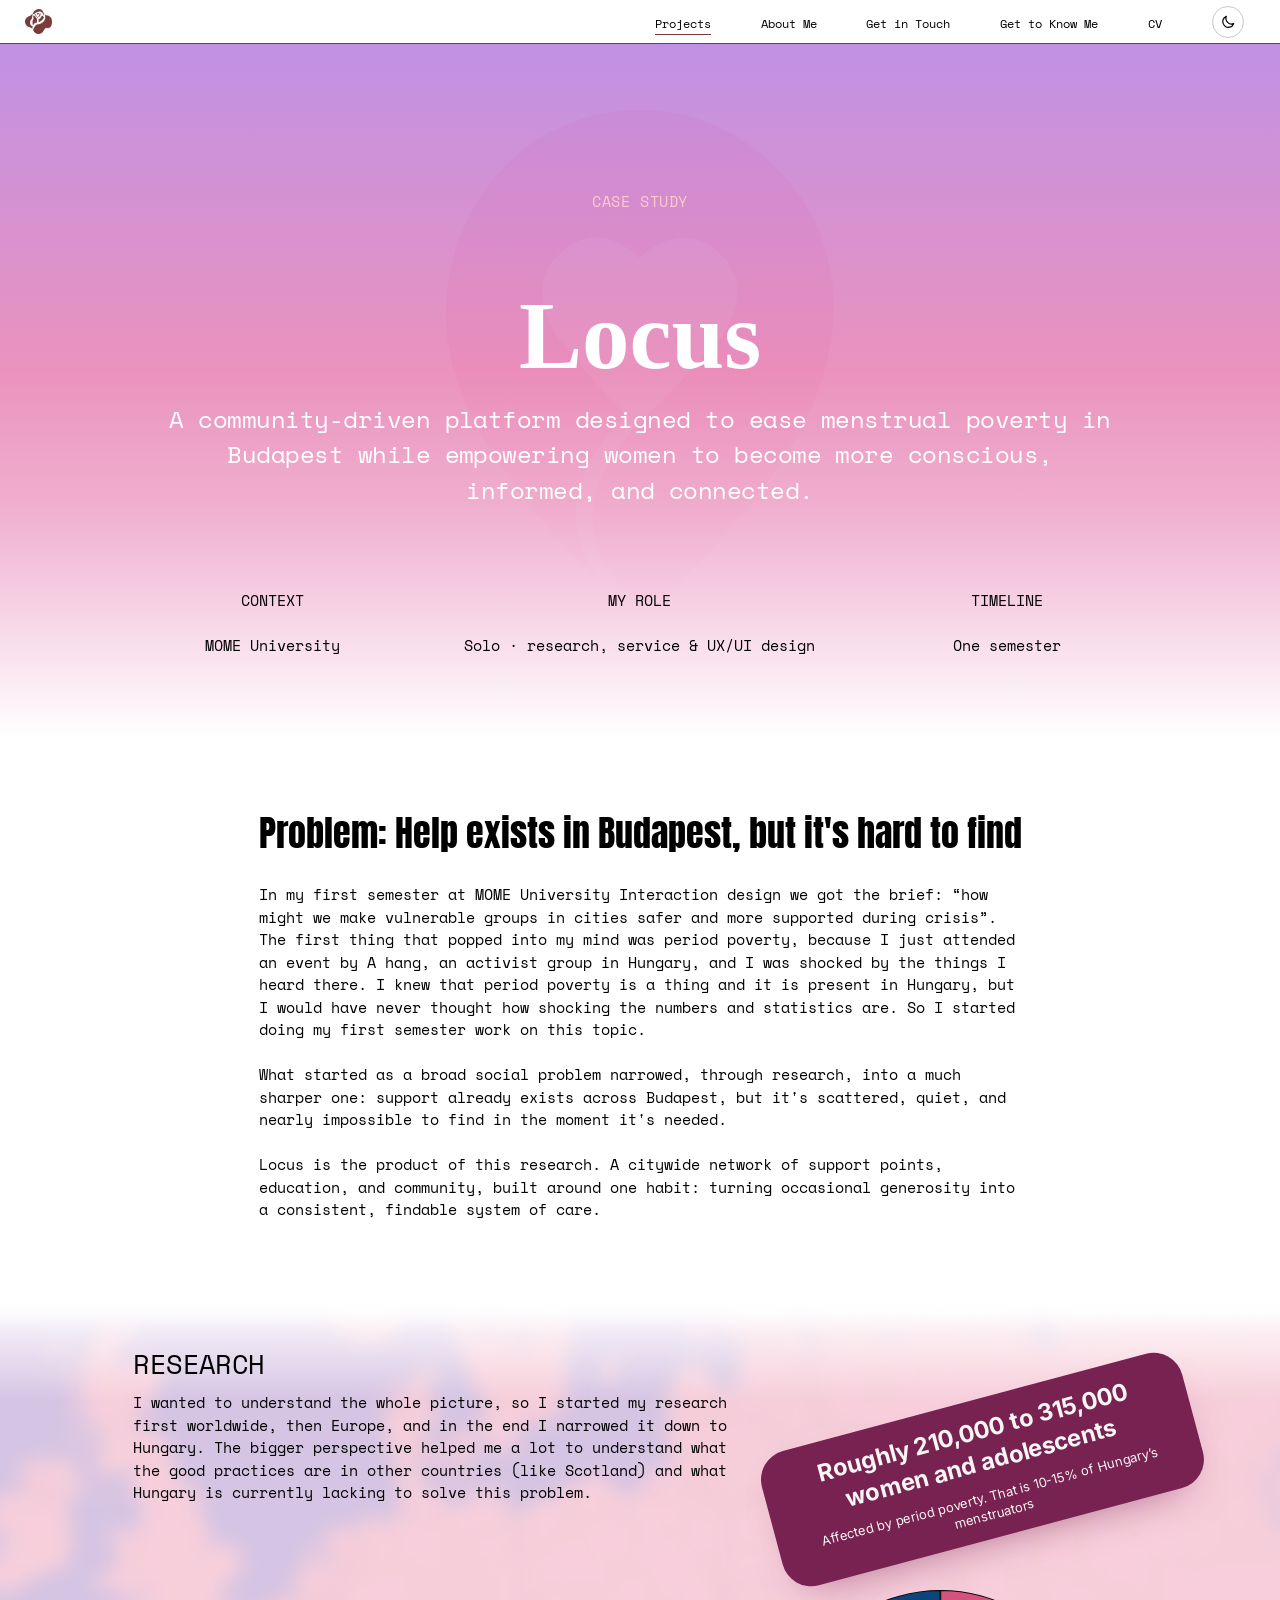
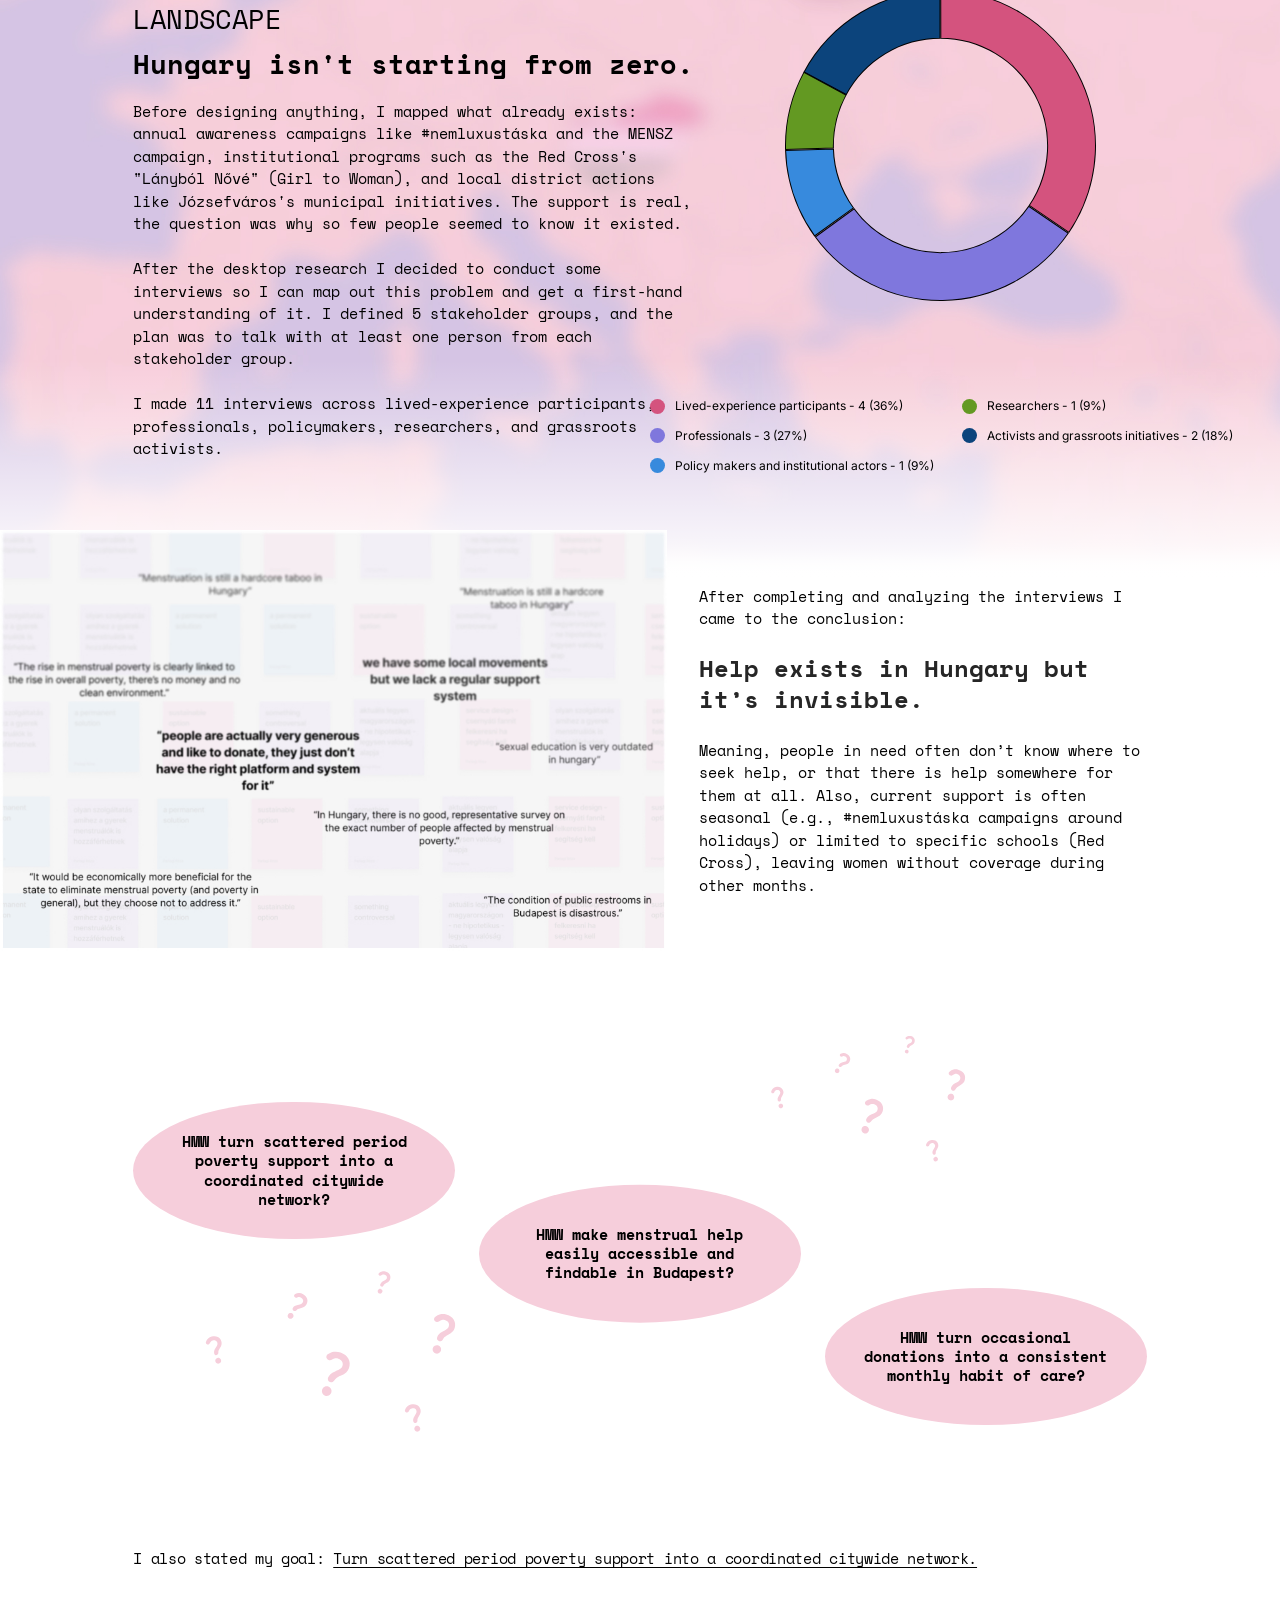
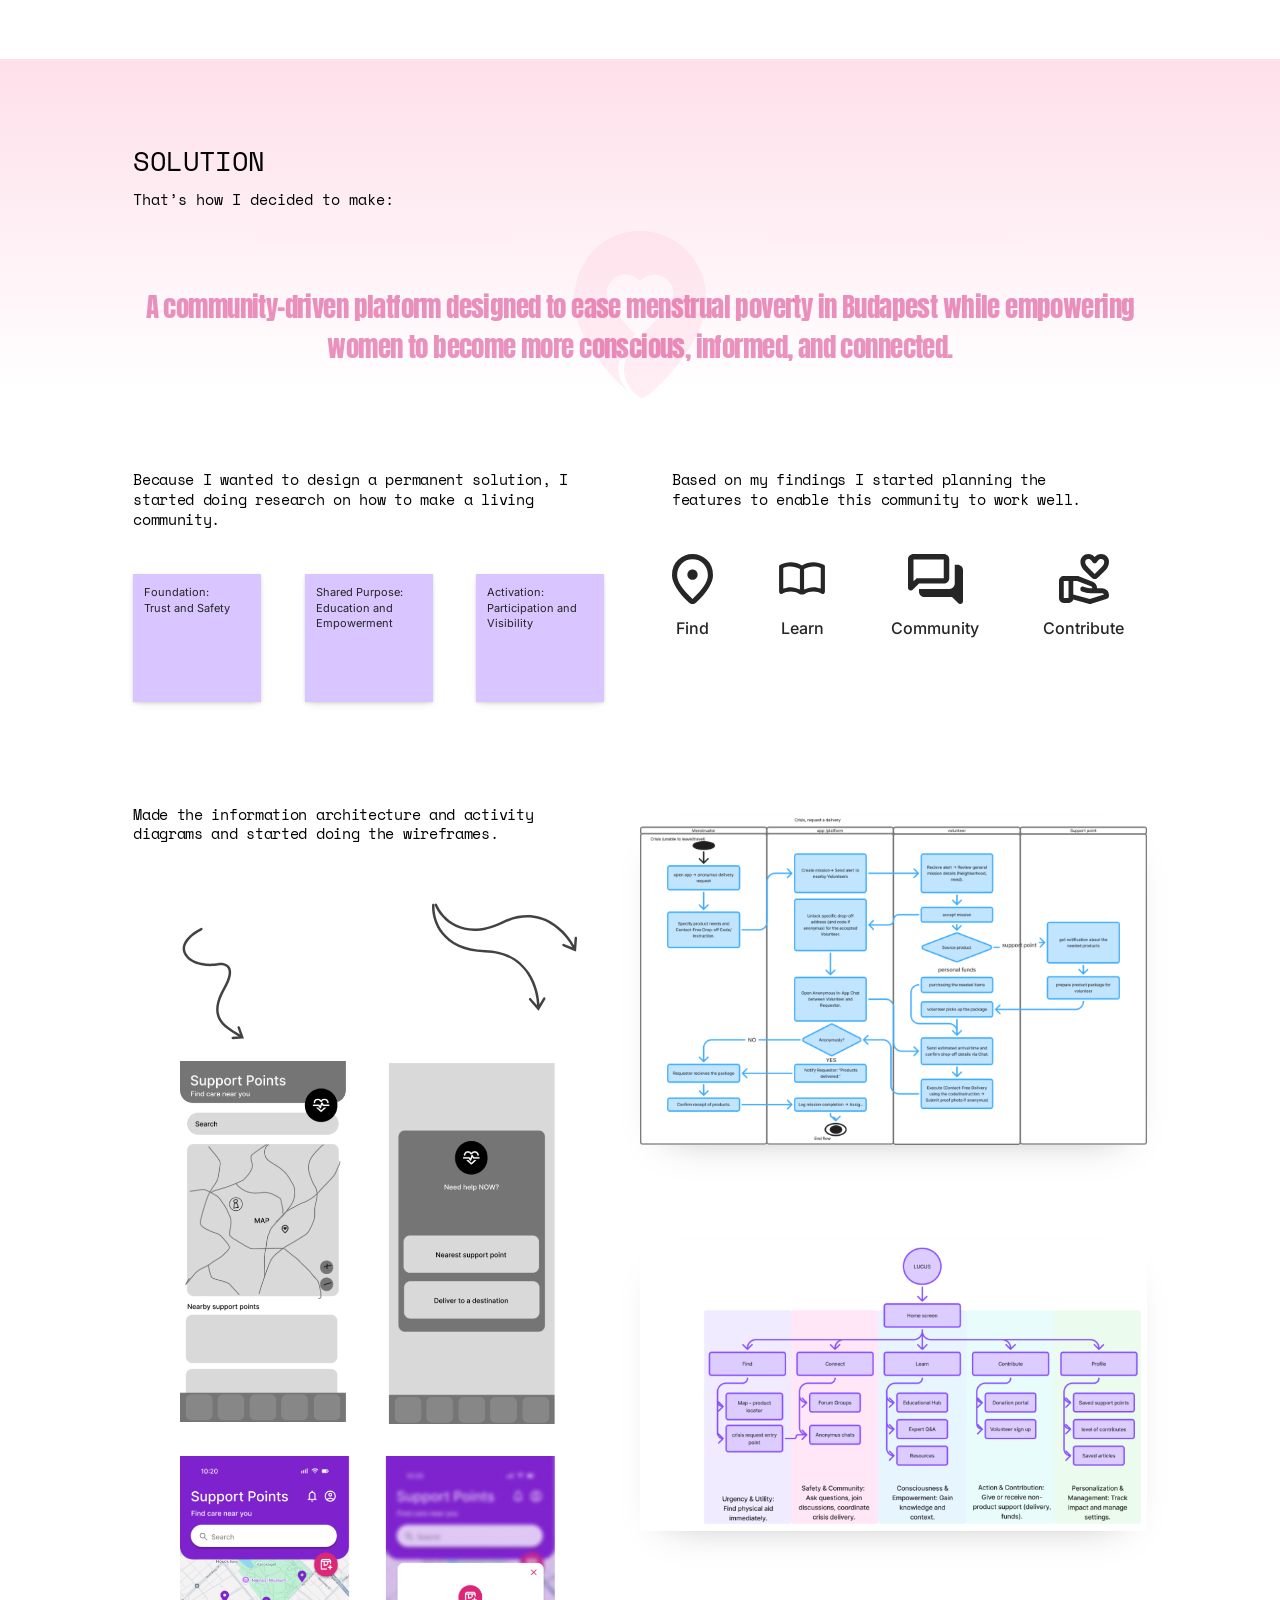
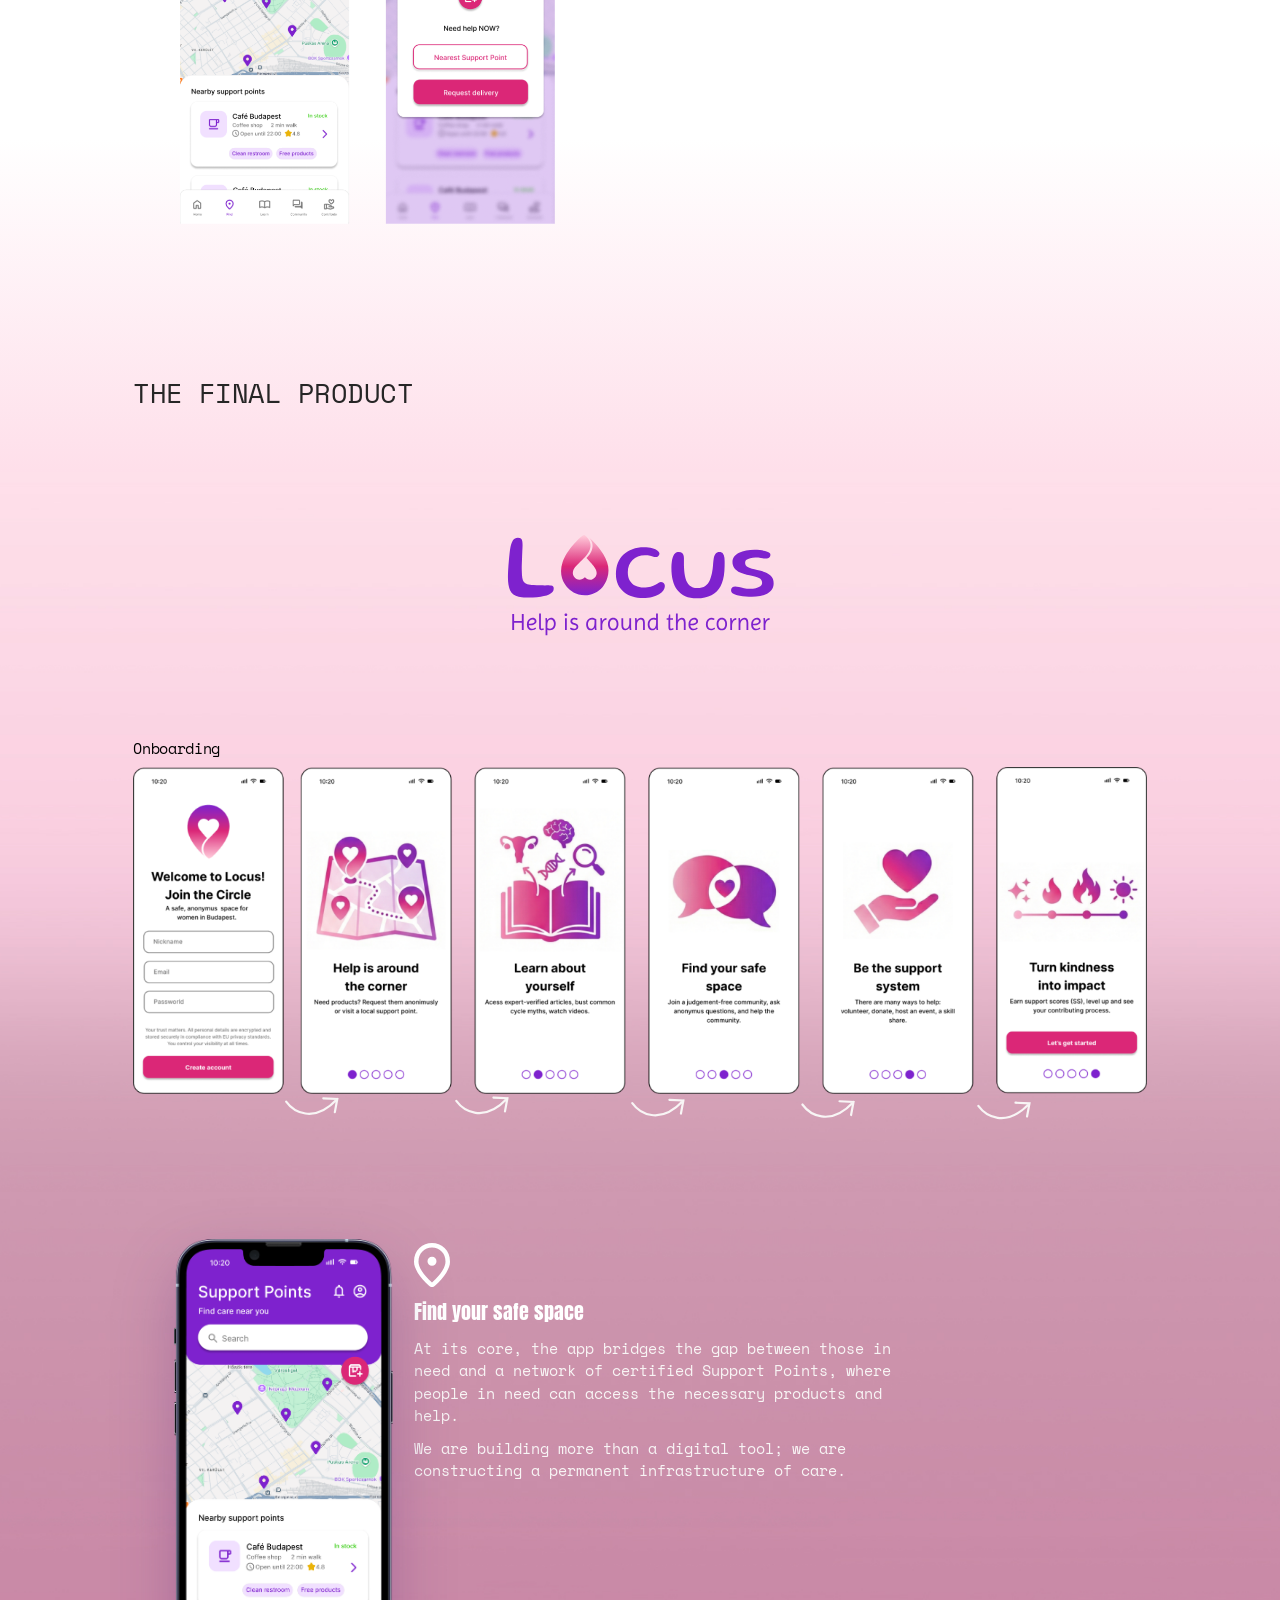
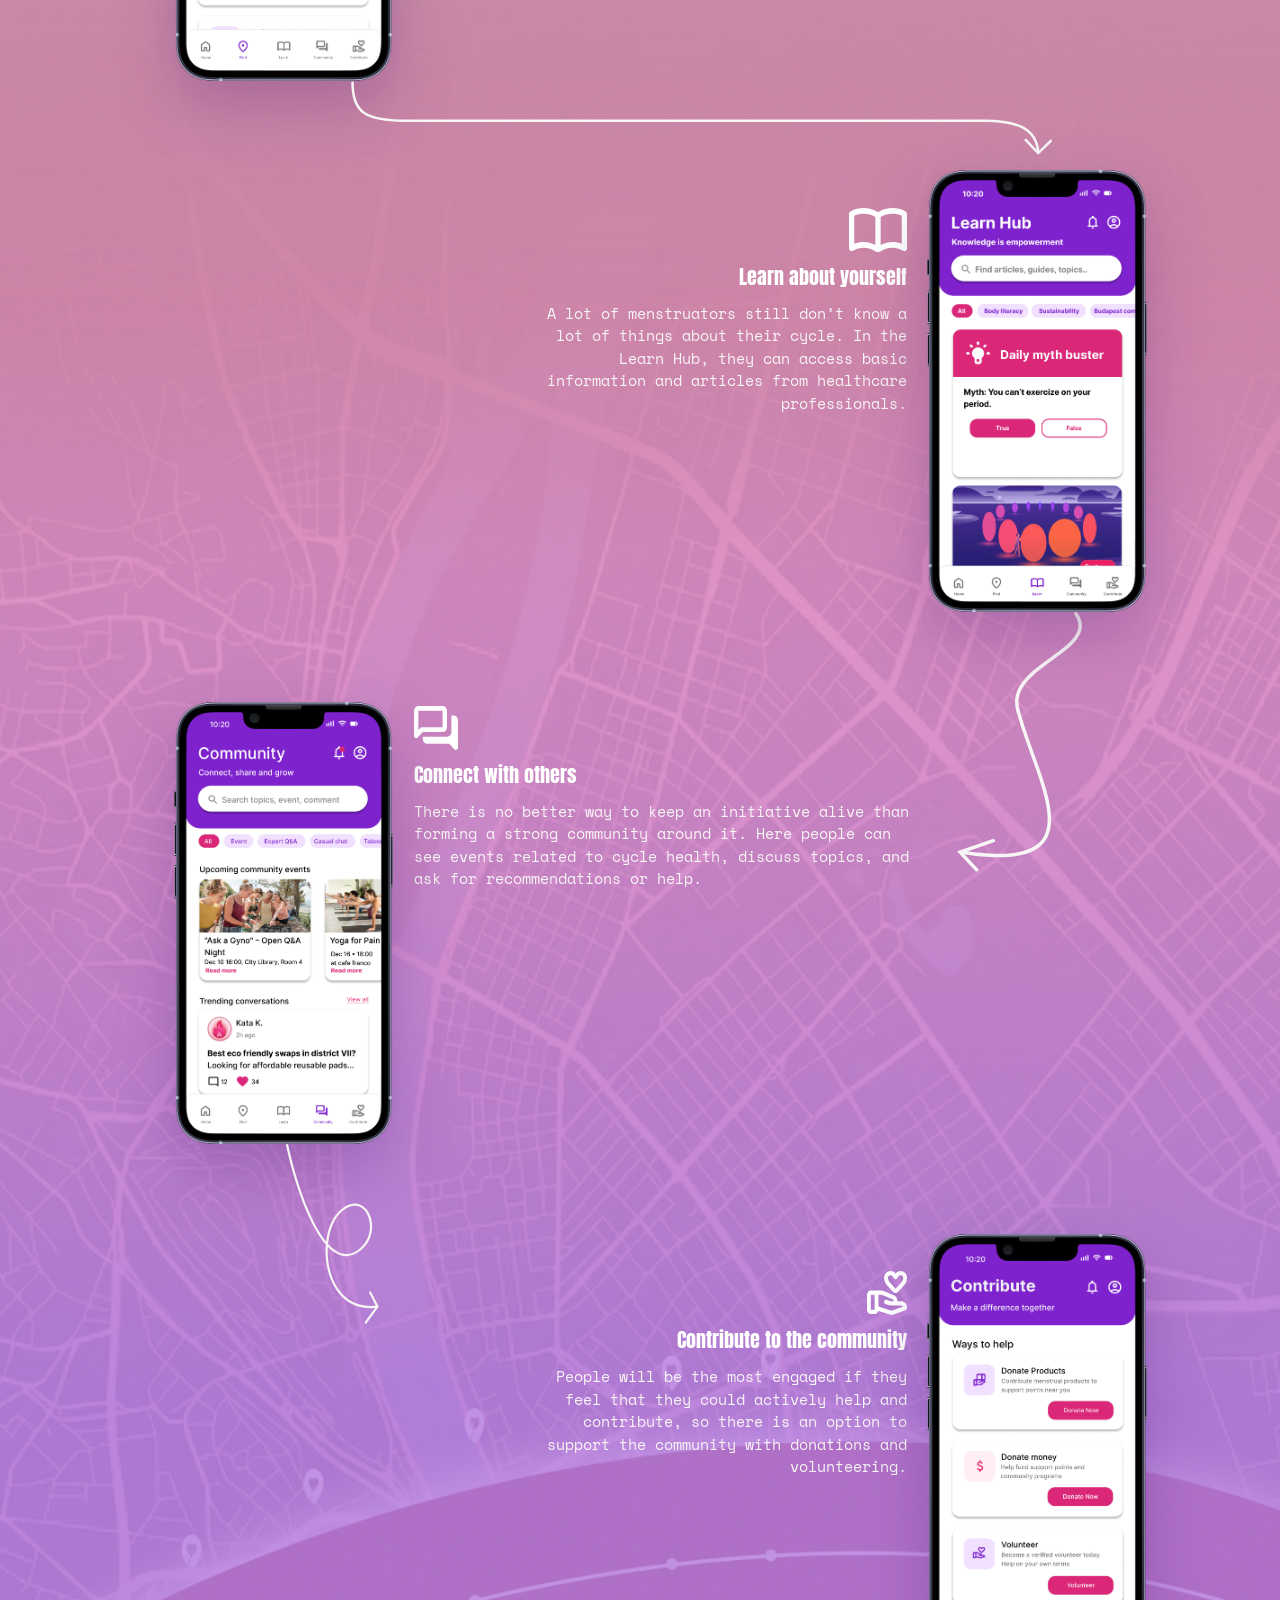
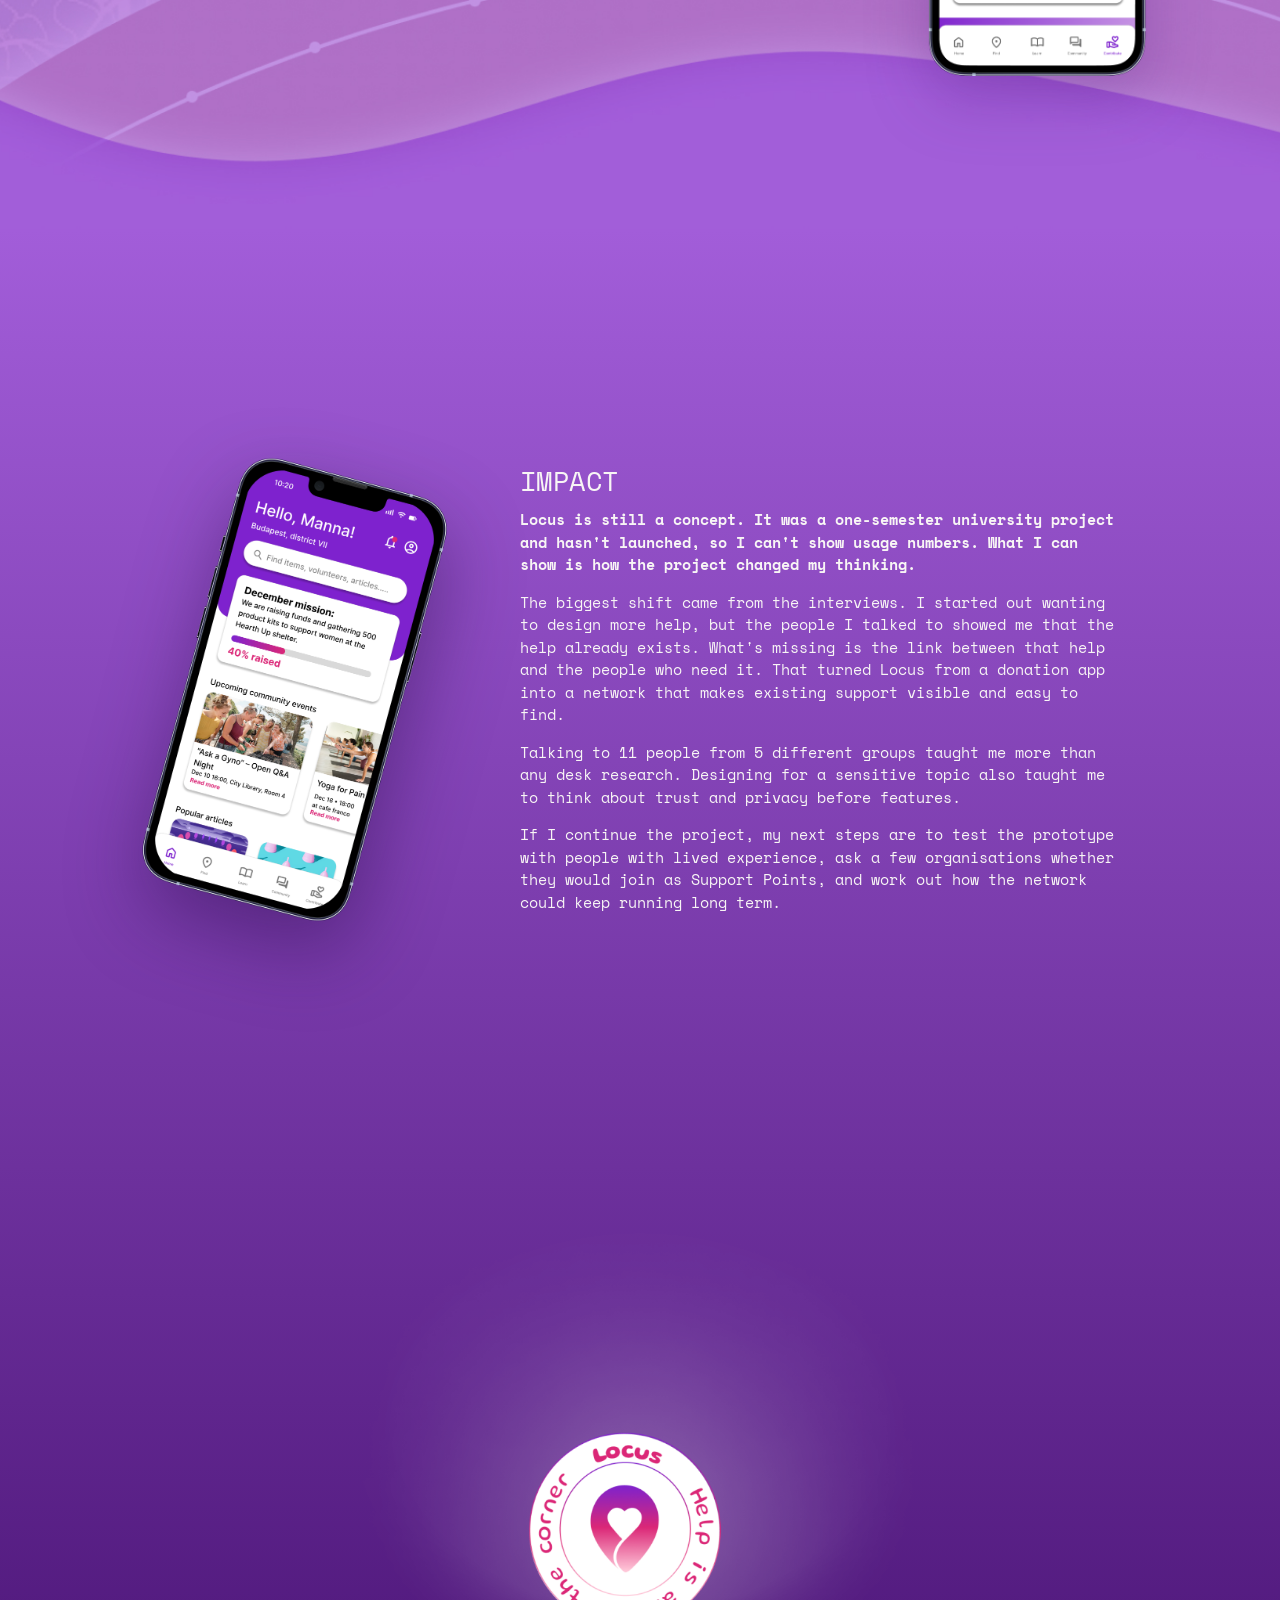
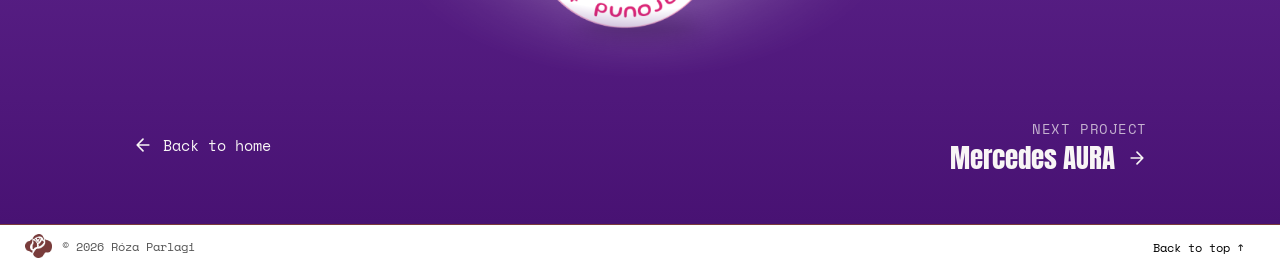
==== commit 64462657: "lines check" ====
--- a/locus.html
+++ b/locus.html
@@ -232,7 +232,7 @@
               <p>At its core, the app bridges the gap between those in need and a network of certified Support Points, where people in need can access the necessary products and help.</p>
               <p>We are building more than a digital tool; we are constructing a permanent infrastructure of care.</p>
             </div>
-            <img class="lc-screen__curve" src="assets/img/locus/curve-1.svg" width="83" height="259" alt="" aria-hidden="true">
+            <img class="lc-screen__curve" src="assets/img/locus/curve-1.svg" width="850" height="100" alt="" aria-hidden="true">
           </article>
 
           <article class="lc-screen lc-screen--flip" data-reveal>
--- a/css/style.css
+++ b/css/style.css
@@ -808,9 +808,11 @@
   .scroller.is-dragging .frame { transform: none; box-shadow: none; }
   .scroller.is-dragging .frame figcaption { opacity: 0; }
 }
-/* phones / tablets can't hover, so the caption is always shown */
+/* phones / tablets can't hover: tap a photo to show its caption, tap again (or elsewhere) to hide */
 @media (hover: none) {
-  .frame figcaption { opacity: 1; transform: none; font-size: 11px; padding: 32px 12px 12px; }
+  .frame { cursor: pointer; -webkit-tap-highlight-color: transparent; }
+  .frame figcaption { font-size: 11px; padding: 32px 12px 12px; }
+  .frame.is-open figcaption { opacity: 1; transform: none; }
 }
 @media (prefers-reduced-motion: reduce) {
   .frame, .frame figcaption { transition: opacity .2s; }
--- a/css/locus.css
+++ b/css/locus.css
@@ -399,7 +399,9 @@
 .lc-screen p { font-size: var(--lc-body); line-height: 1.5; }
 .lc-screen p + p { margin-top: 0; }
 .lc-screen__curve { position: absolute; pointer-events: none; height: auto; }
-.lc-screen:nth-child(1) .lc-screen__curve { width: clamp(50px, 4.8vw, 83px); left: 22%; top: 100%; }
+.lc-screen:nth-child(1) .lc-screen__curve { width: calc(77.9vw - 287px); max-width: none; left: 22%; top: 100%; }   /* long arrow: sweeps across and points down at the Learn phone */
+@media (max-width: 1000px) { .lc-screen:nth-child(1) .lc-screen__curve { width: calc(48.75vw + 4.5px); } }
+@media (min-width: 1441px) { .lc-screen:nth-child(1) .lc-screen__curve { width: min(calc(98vw - 576px), 994px); } }
 .lc-screen:nth-child(2) .lc-screen__curve { width: clamp(90px, 9.8vw, 169px); right: 8%; top: 100%; }
 .lc-screen:nth-child(3) .lc-screen__curve { width: clamp(70px, 7.3vw, 127px); left: 14%; top: 100%; }
 
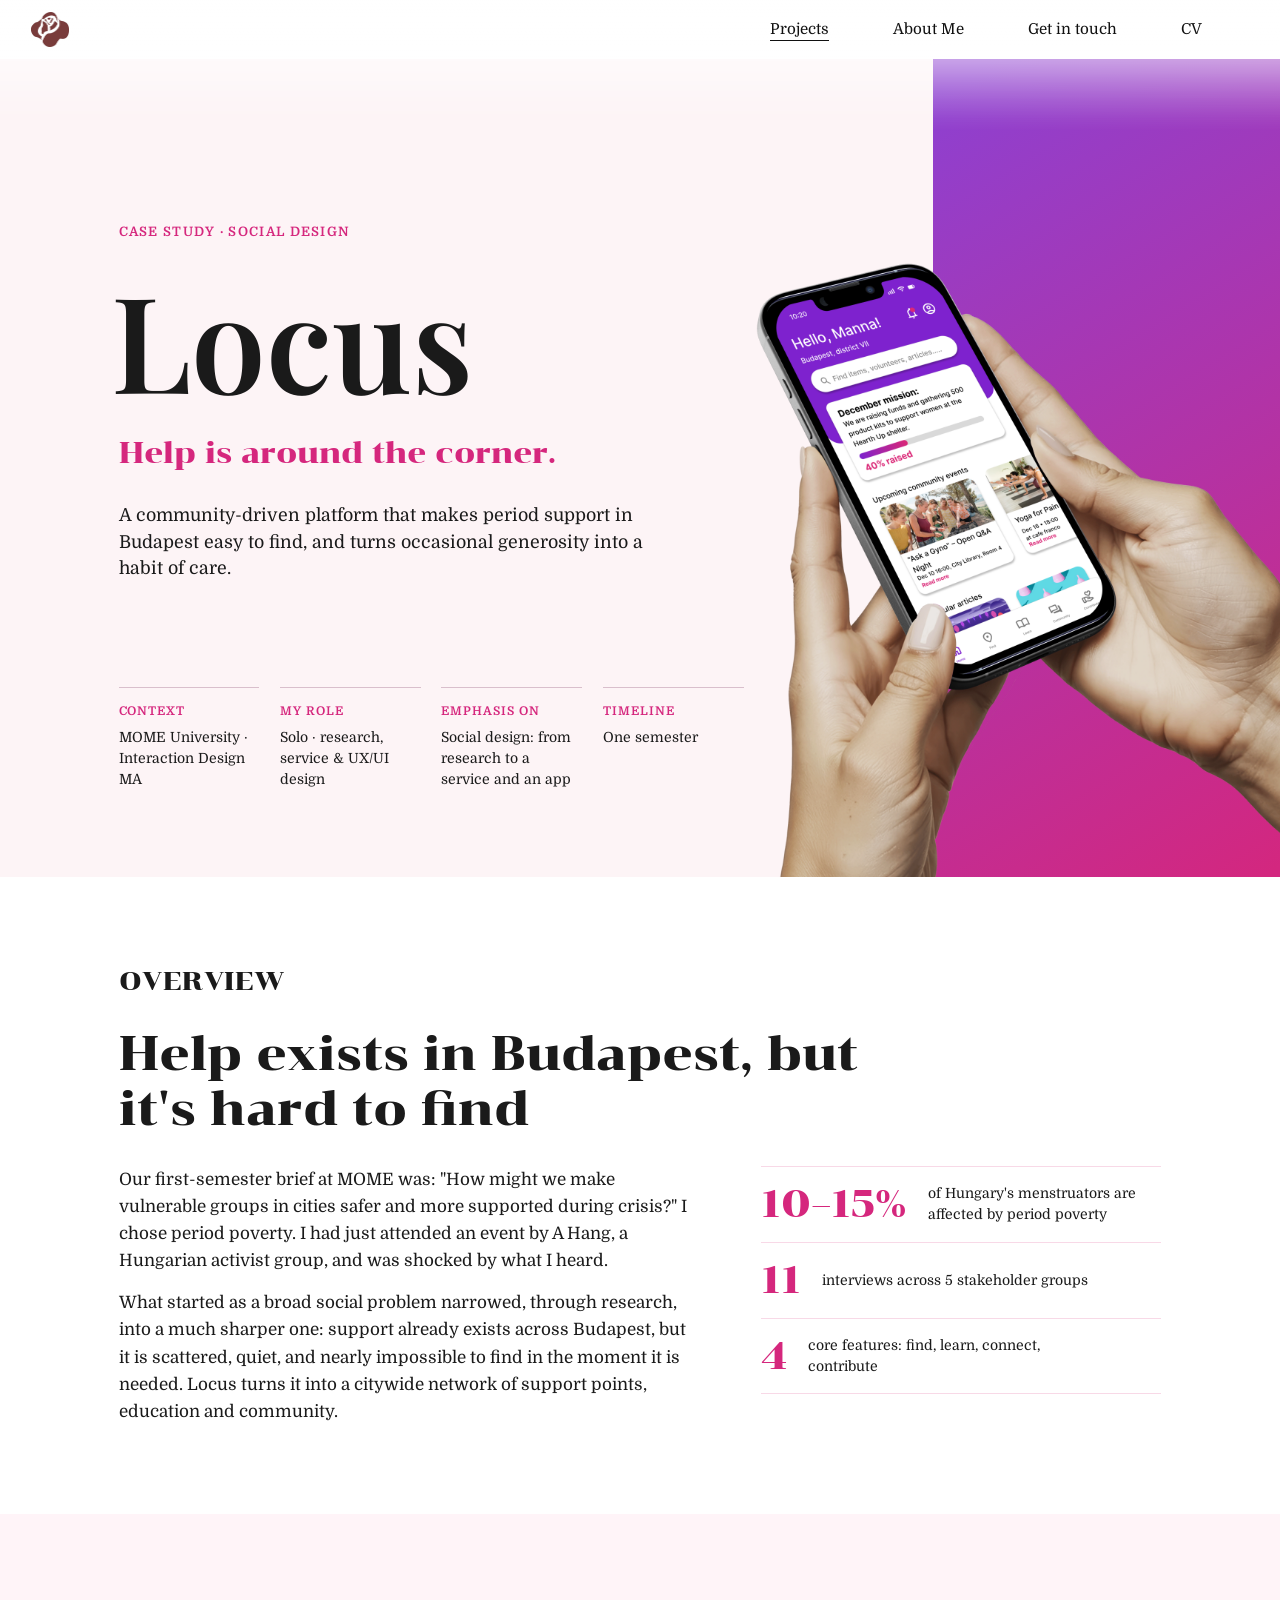
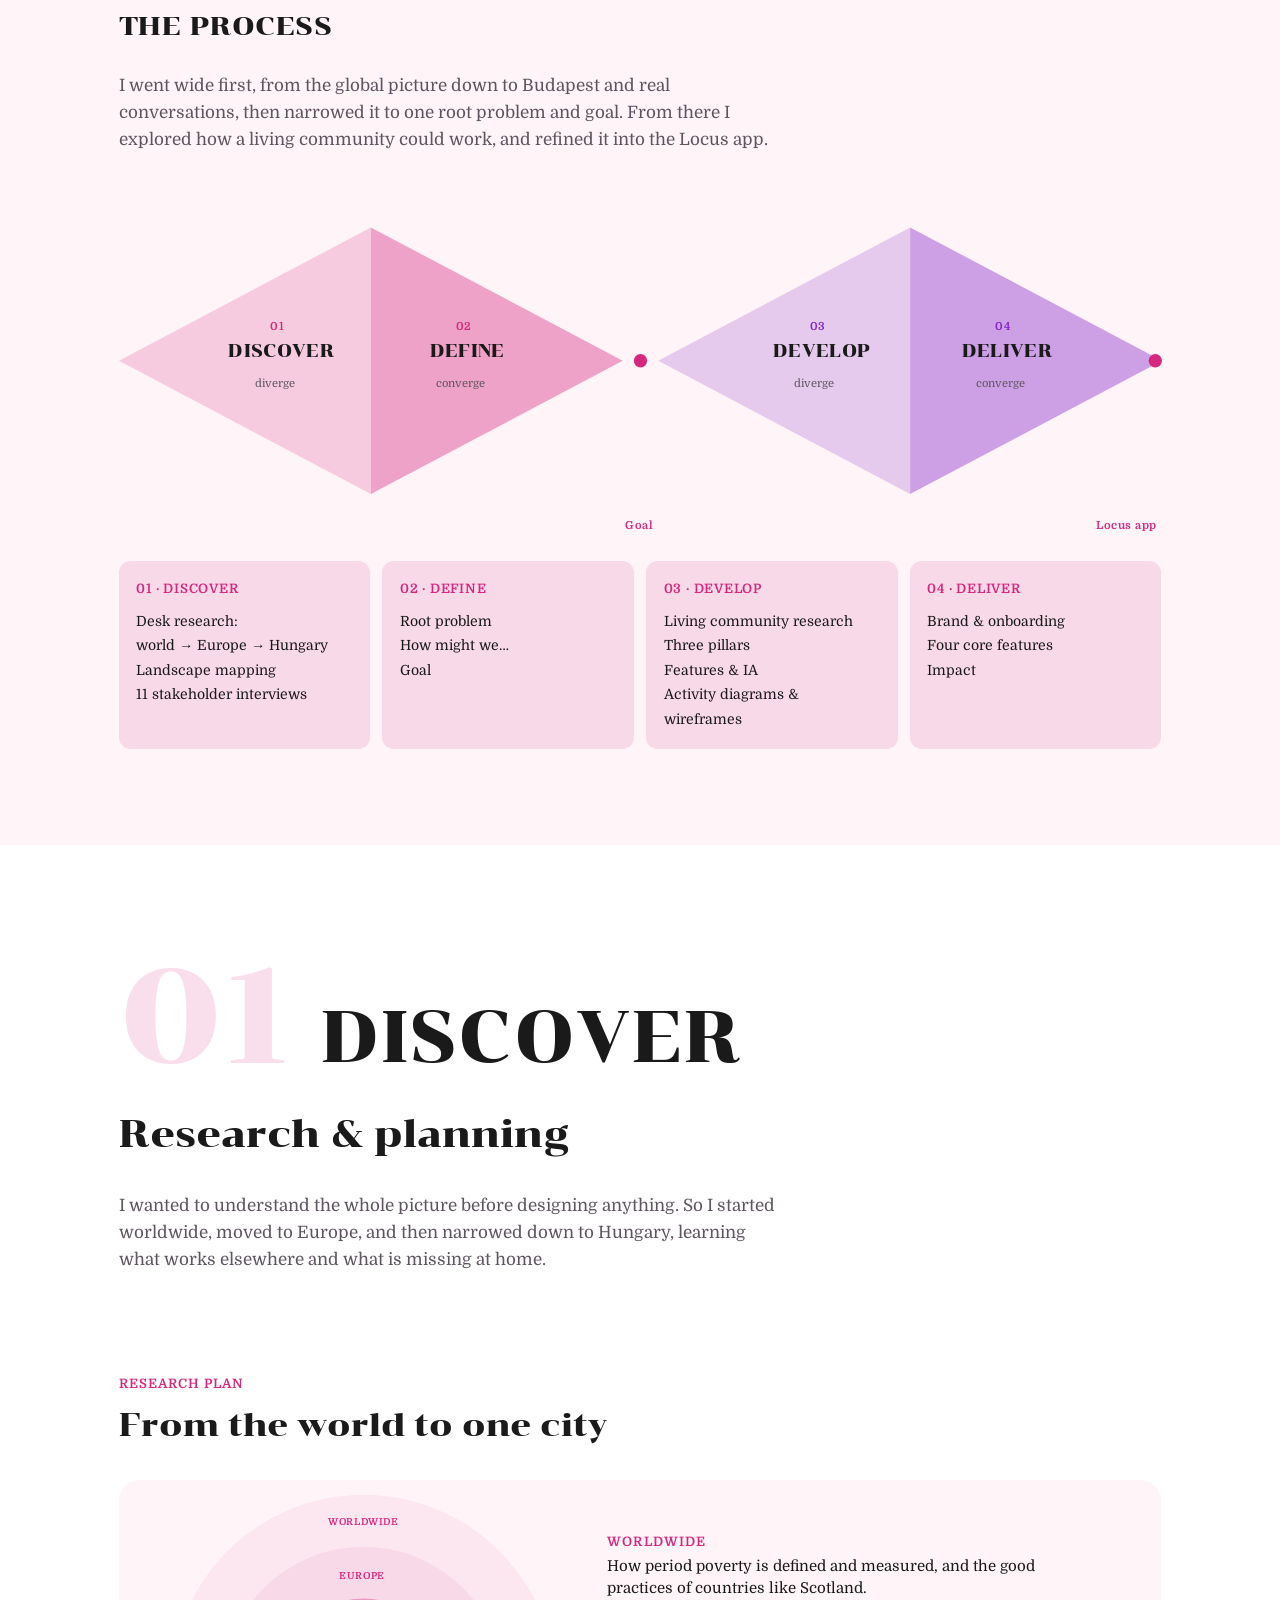
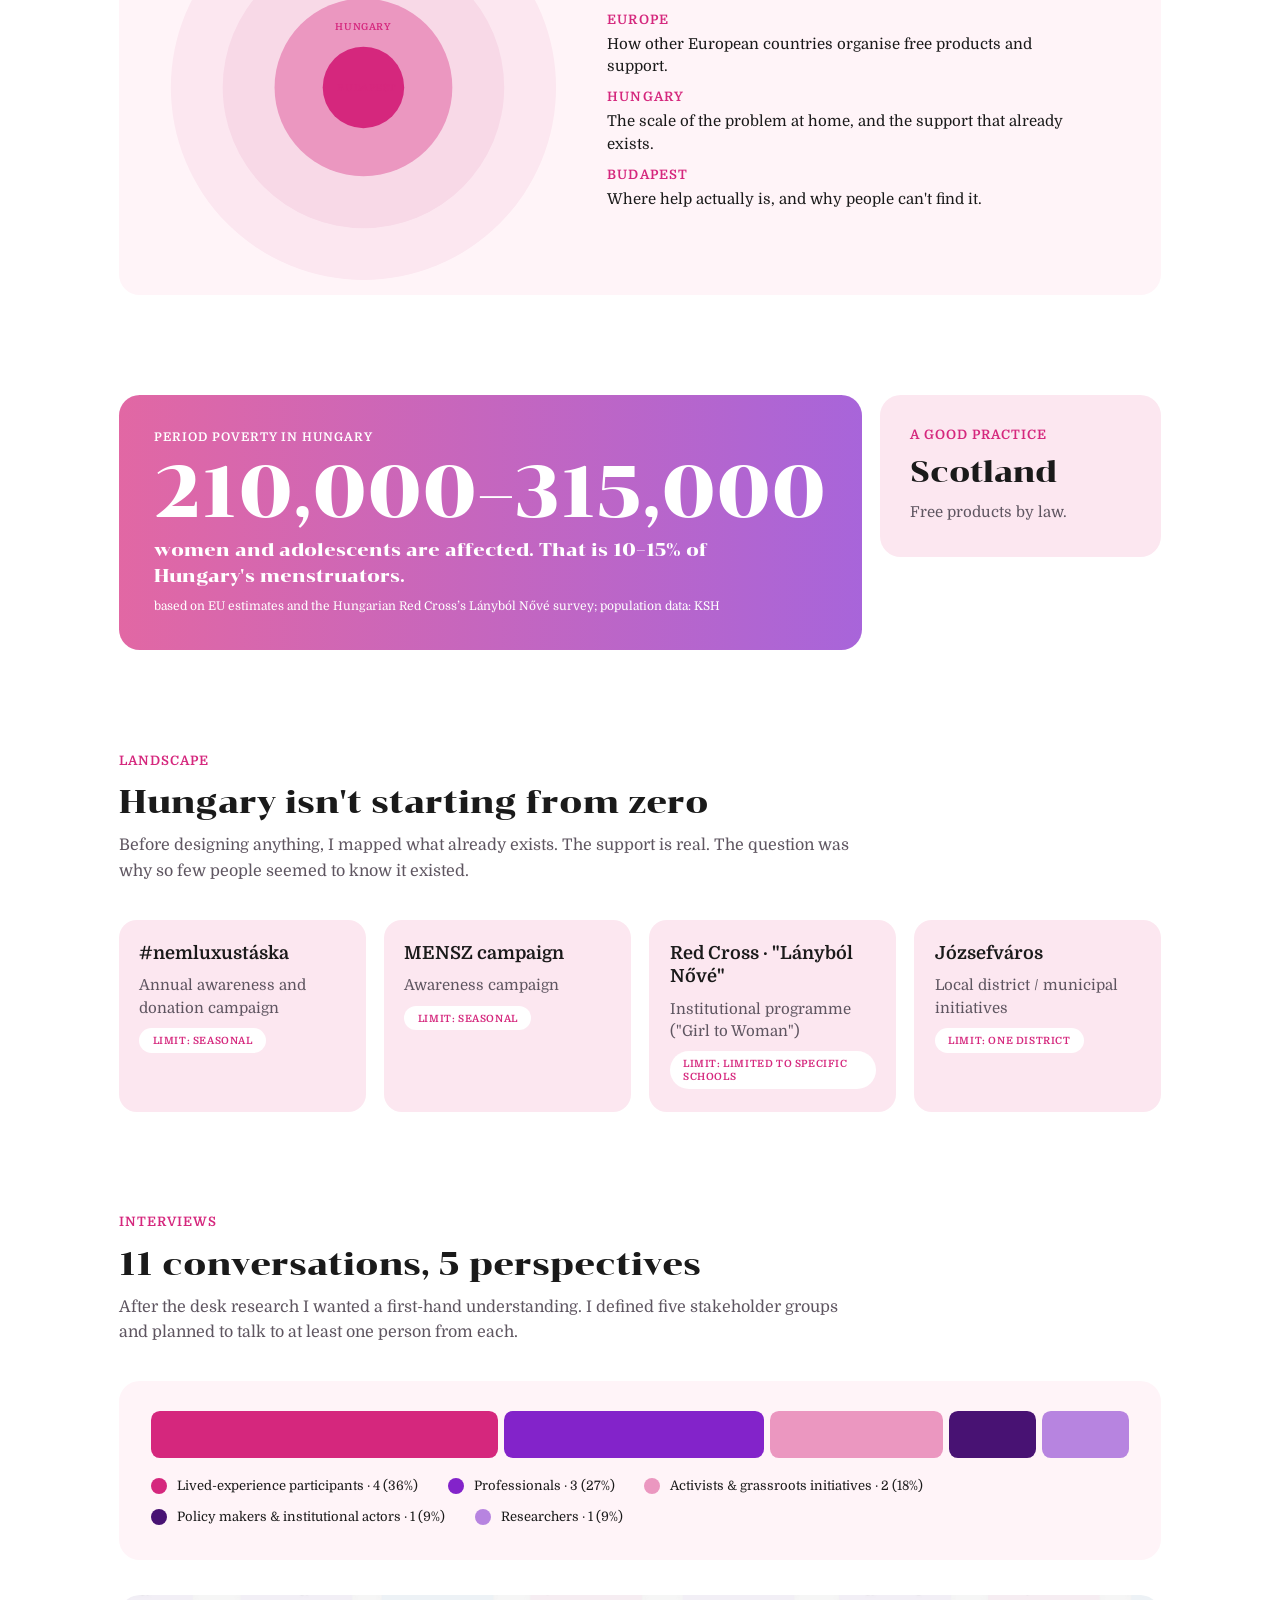
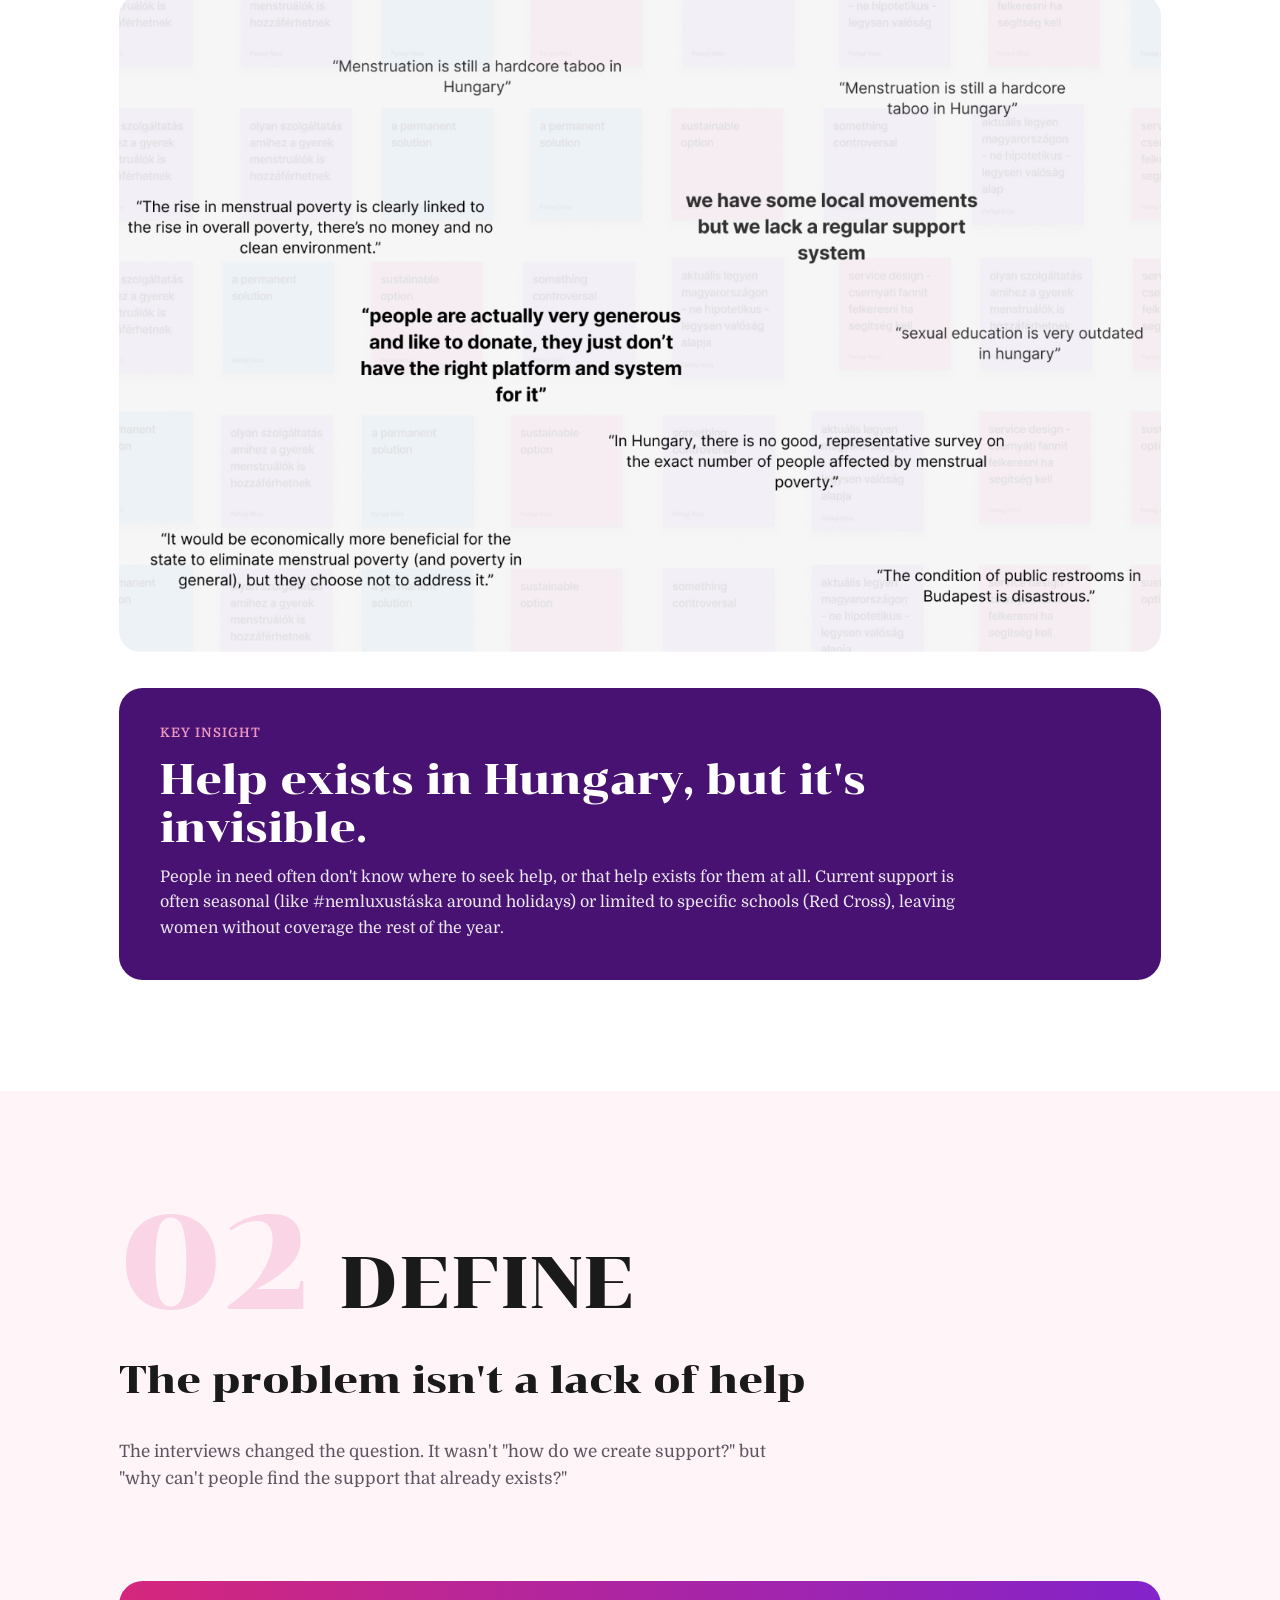
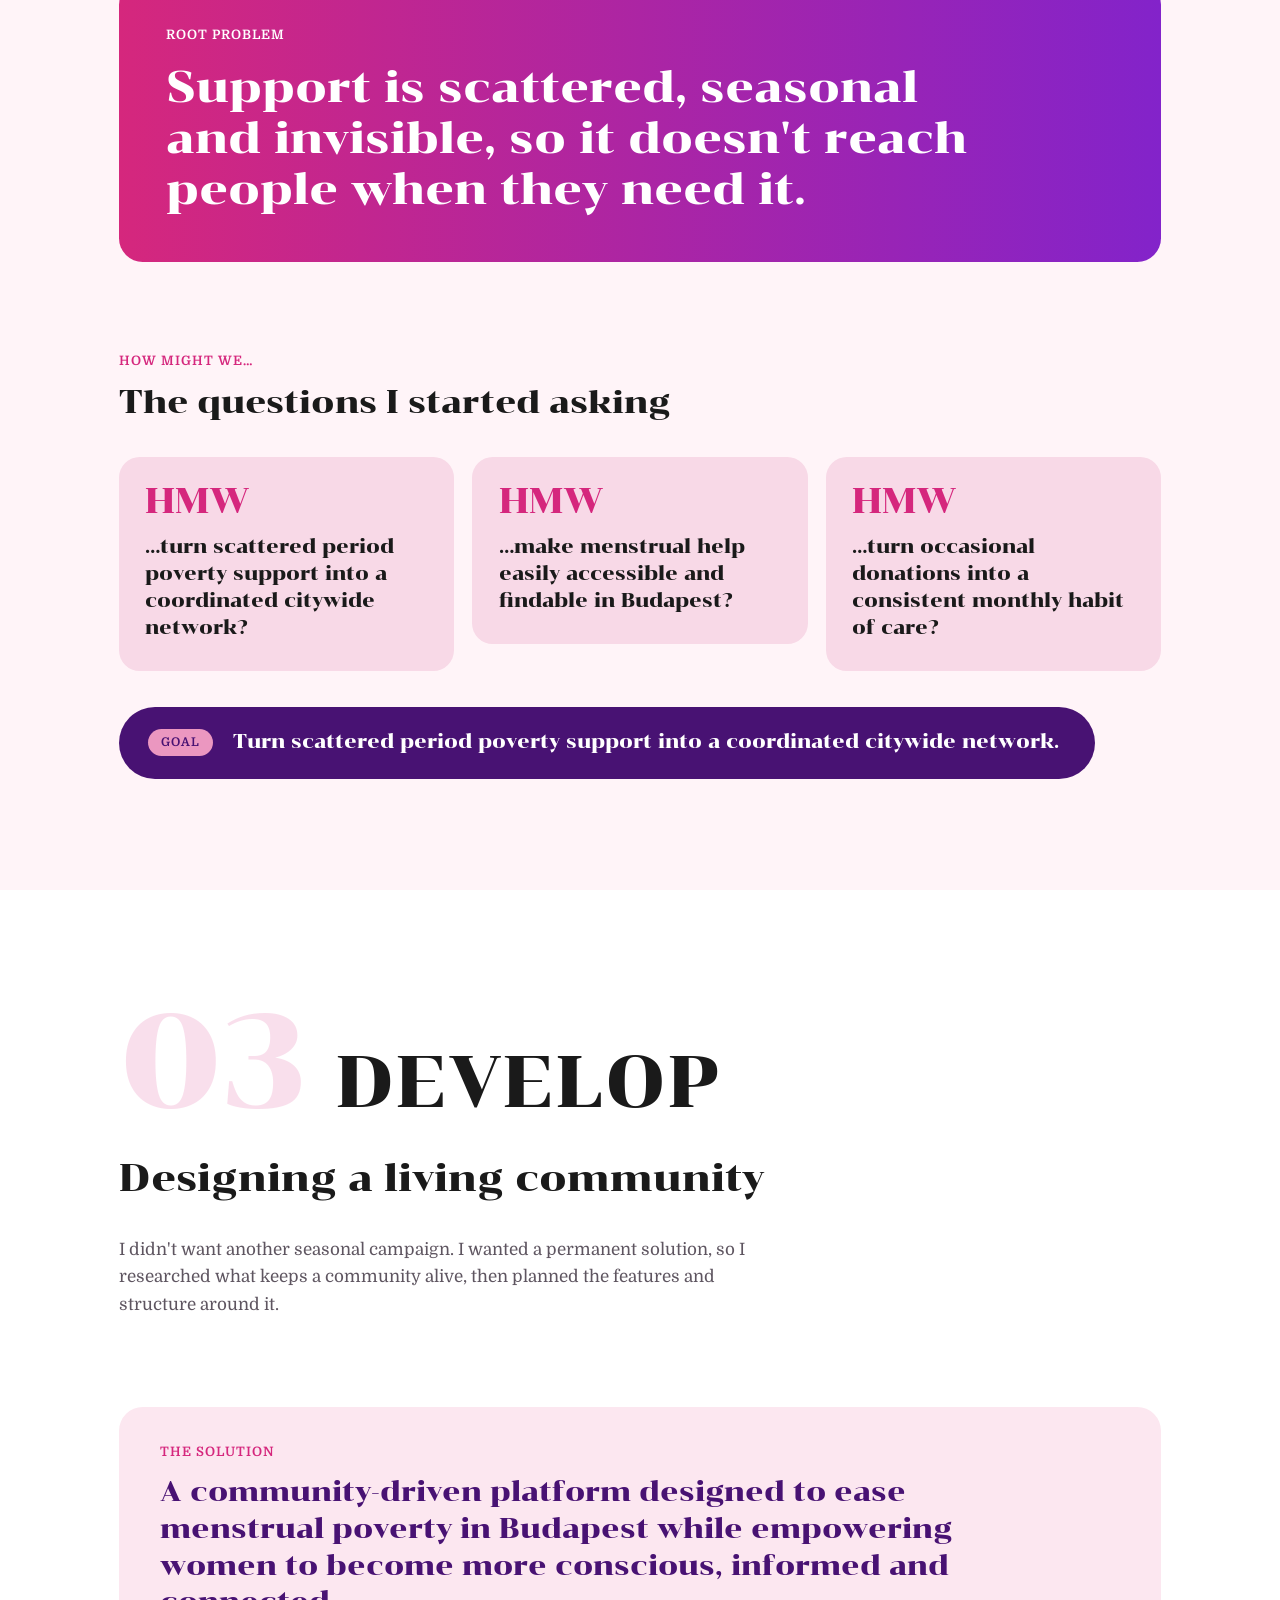
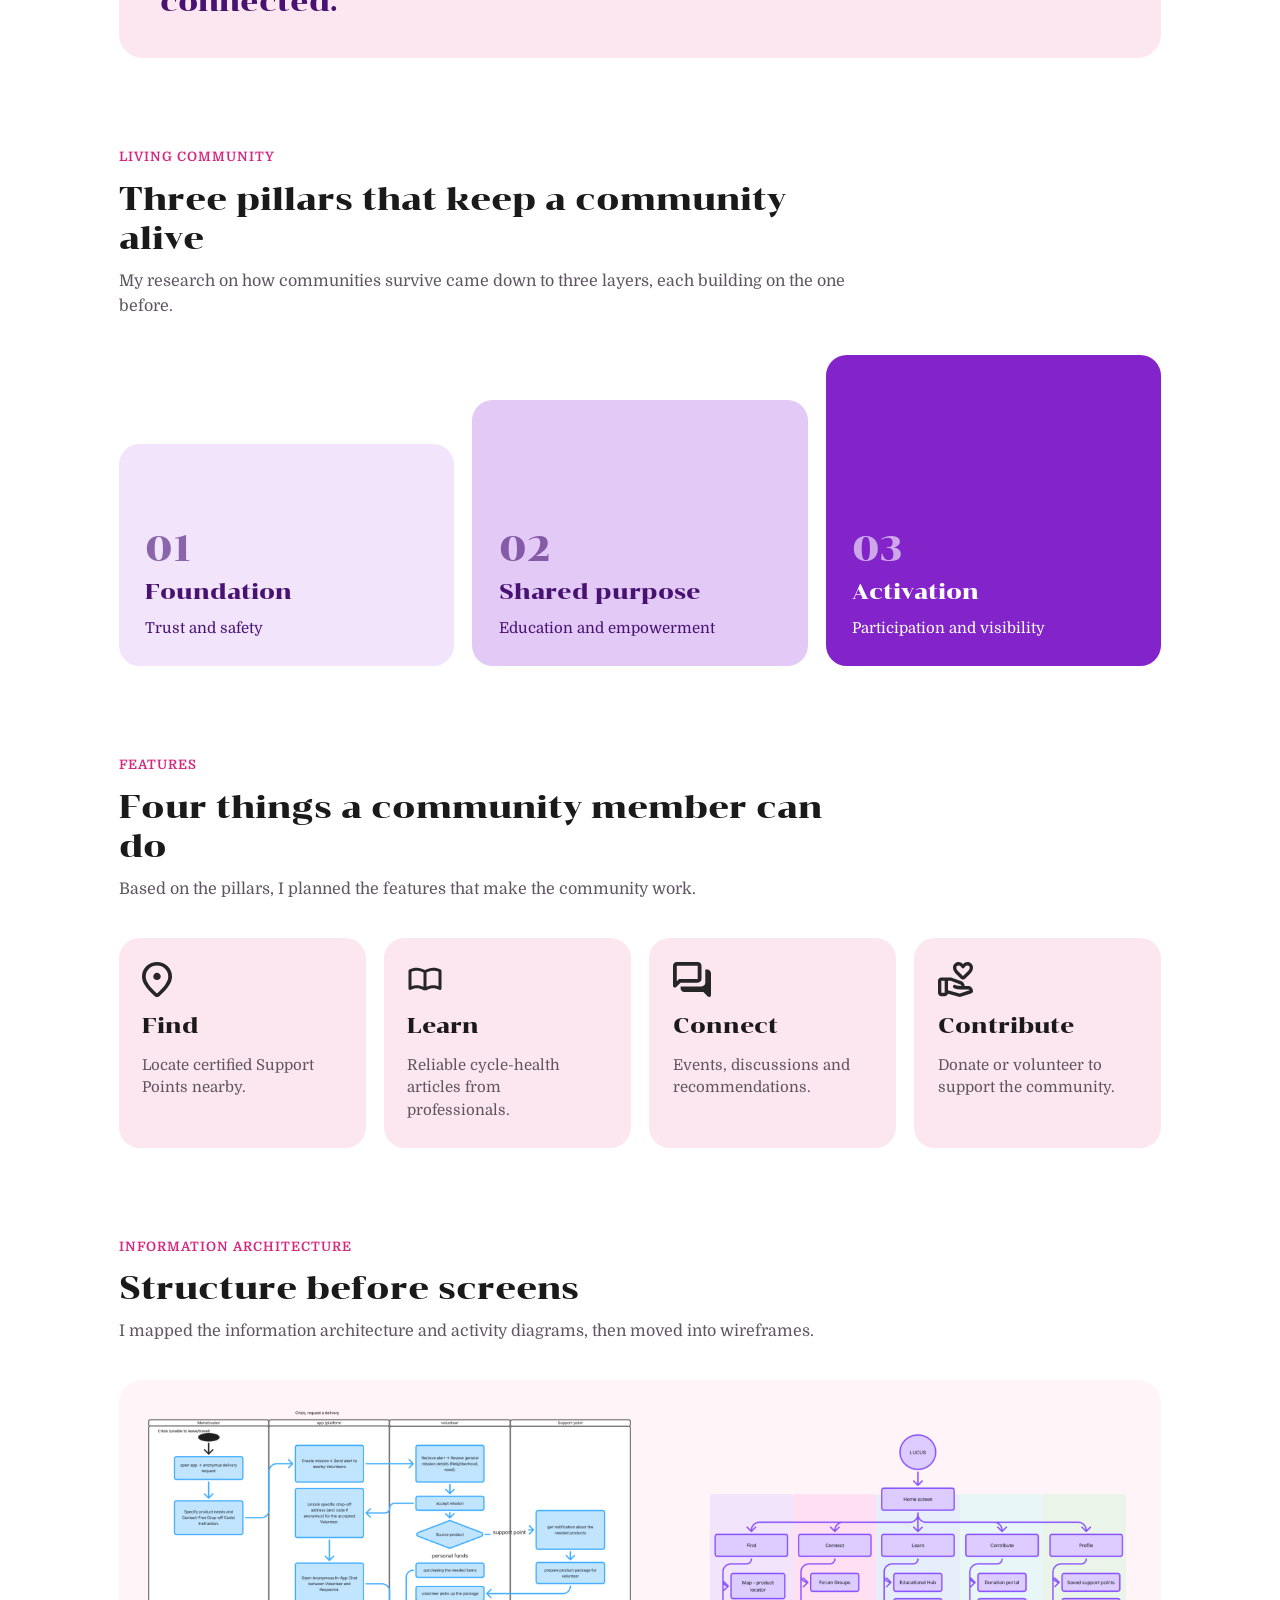
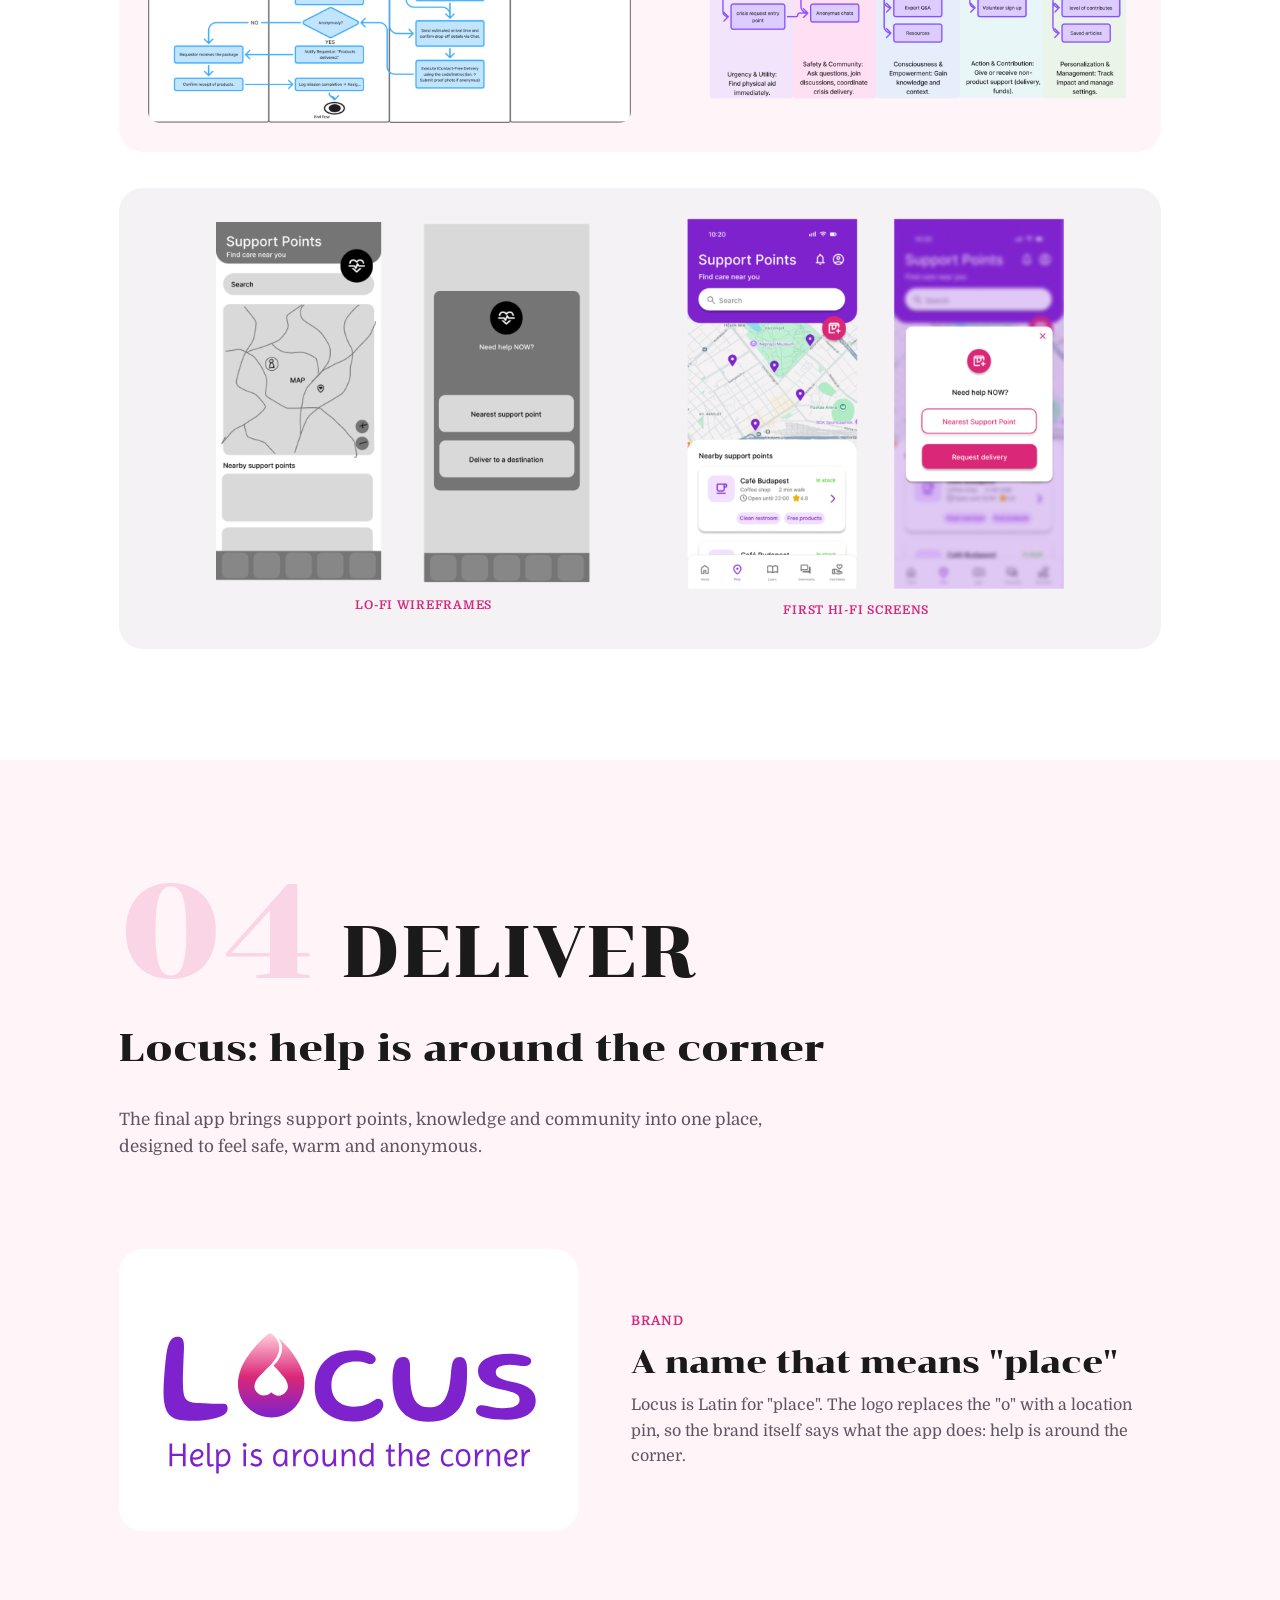
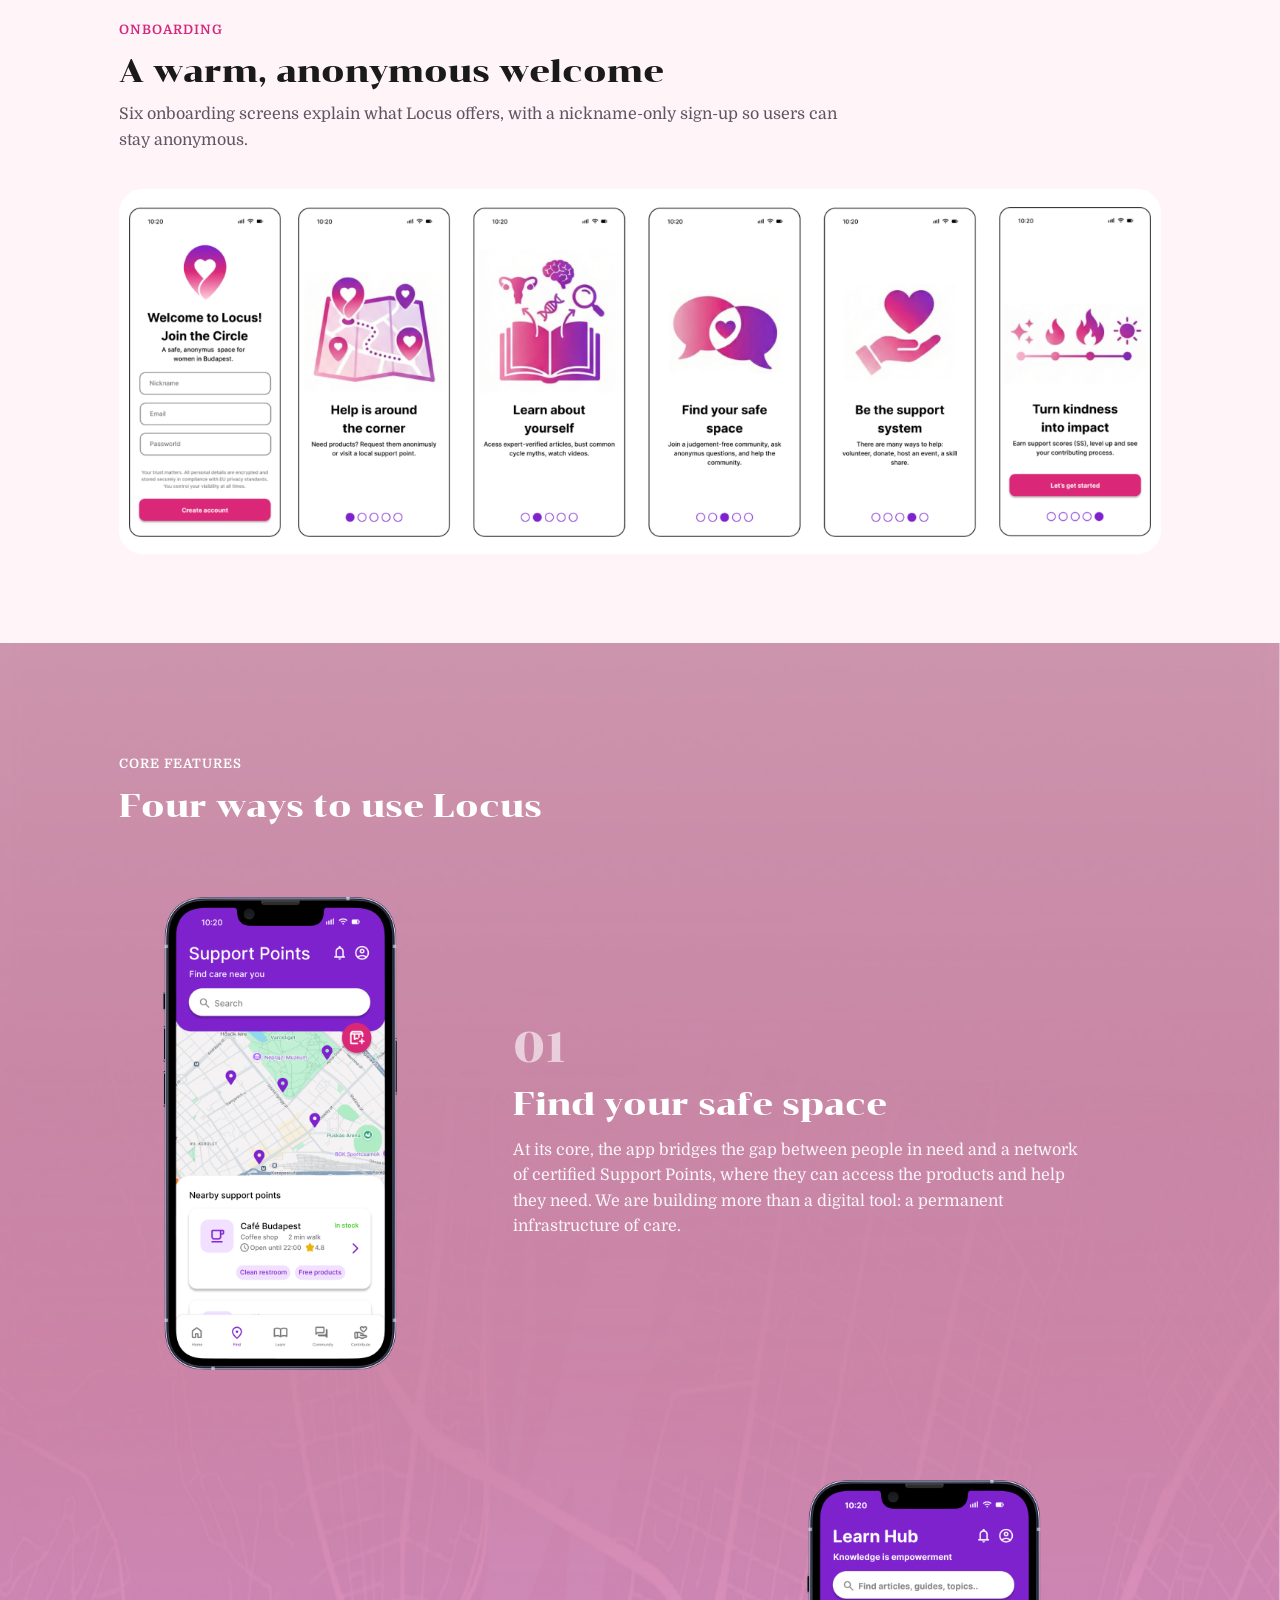
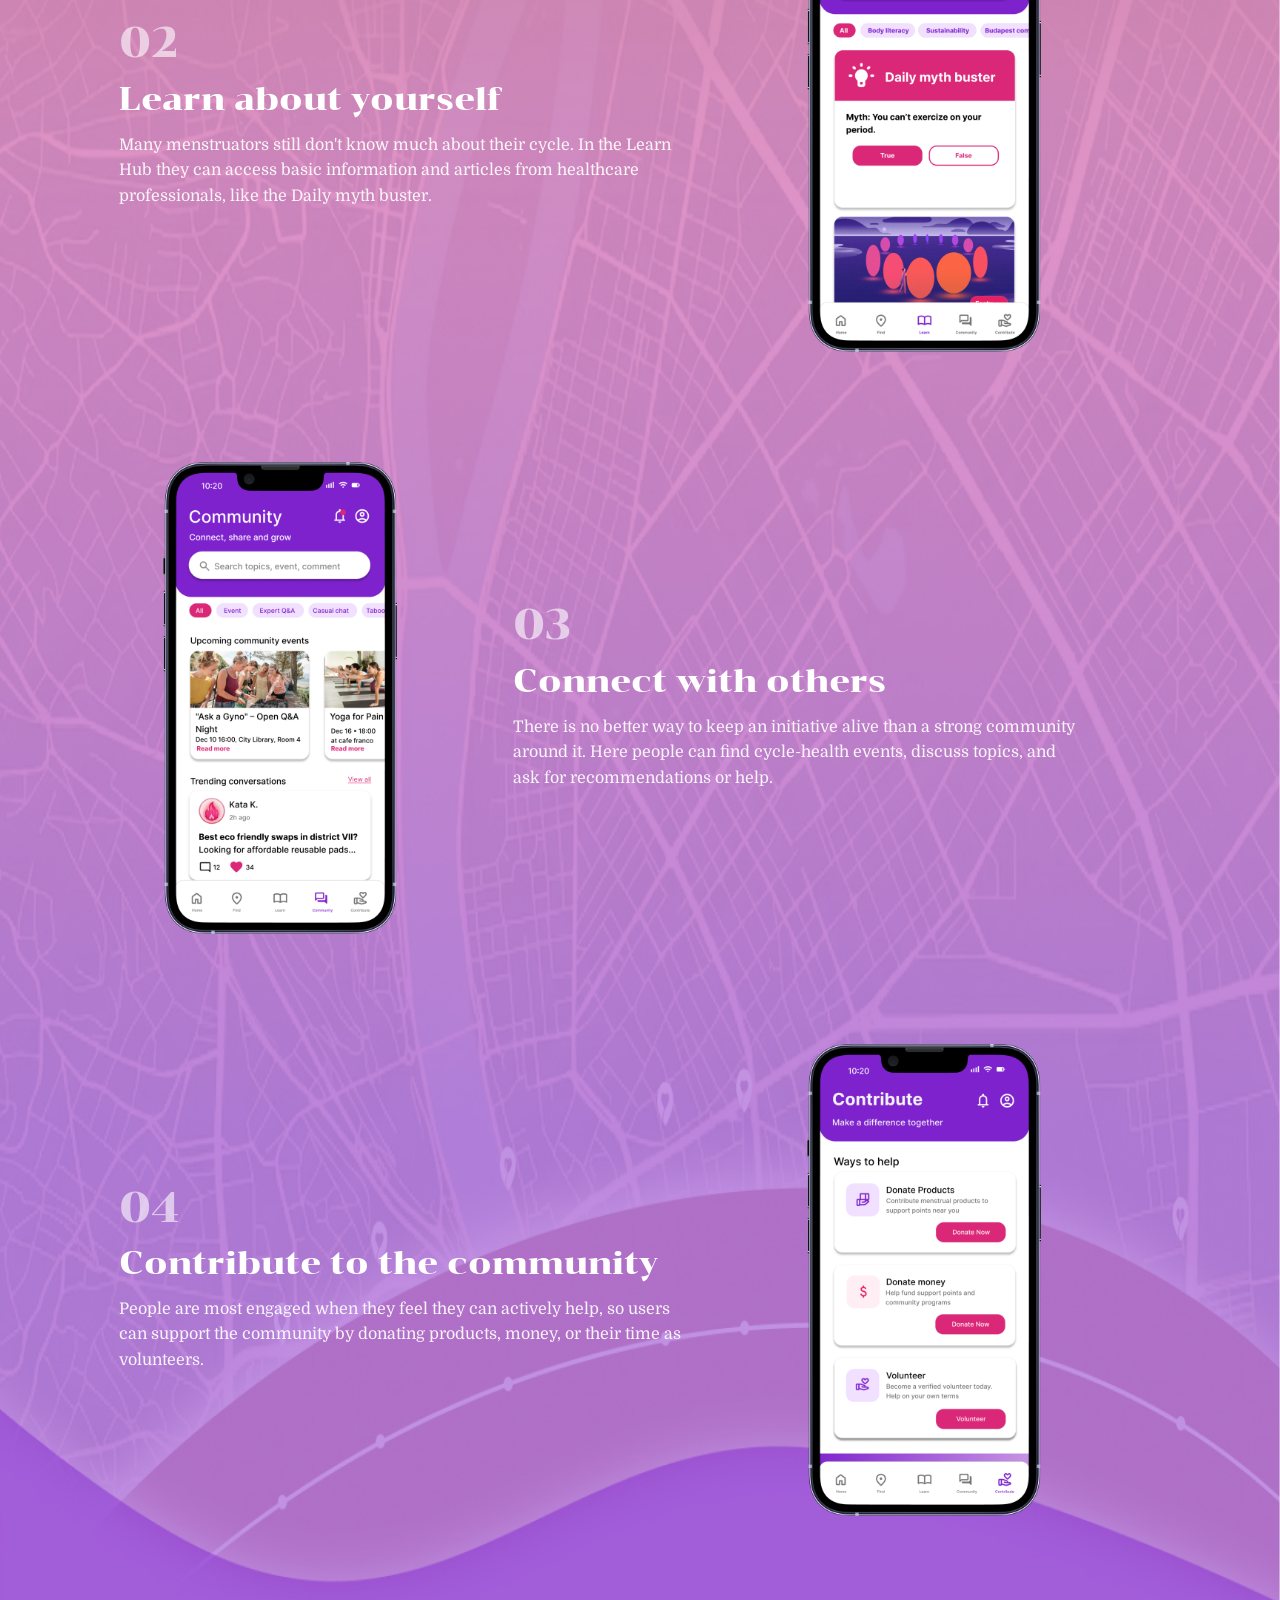
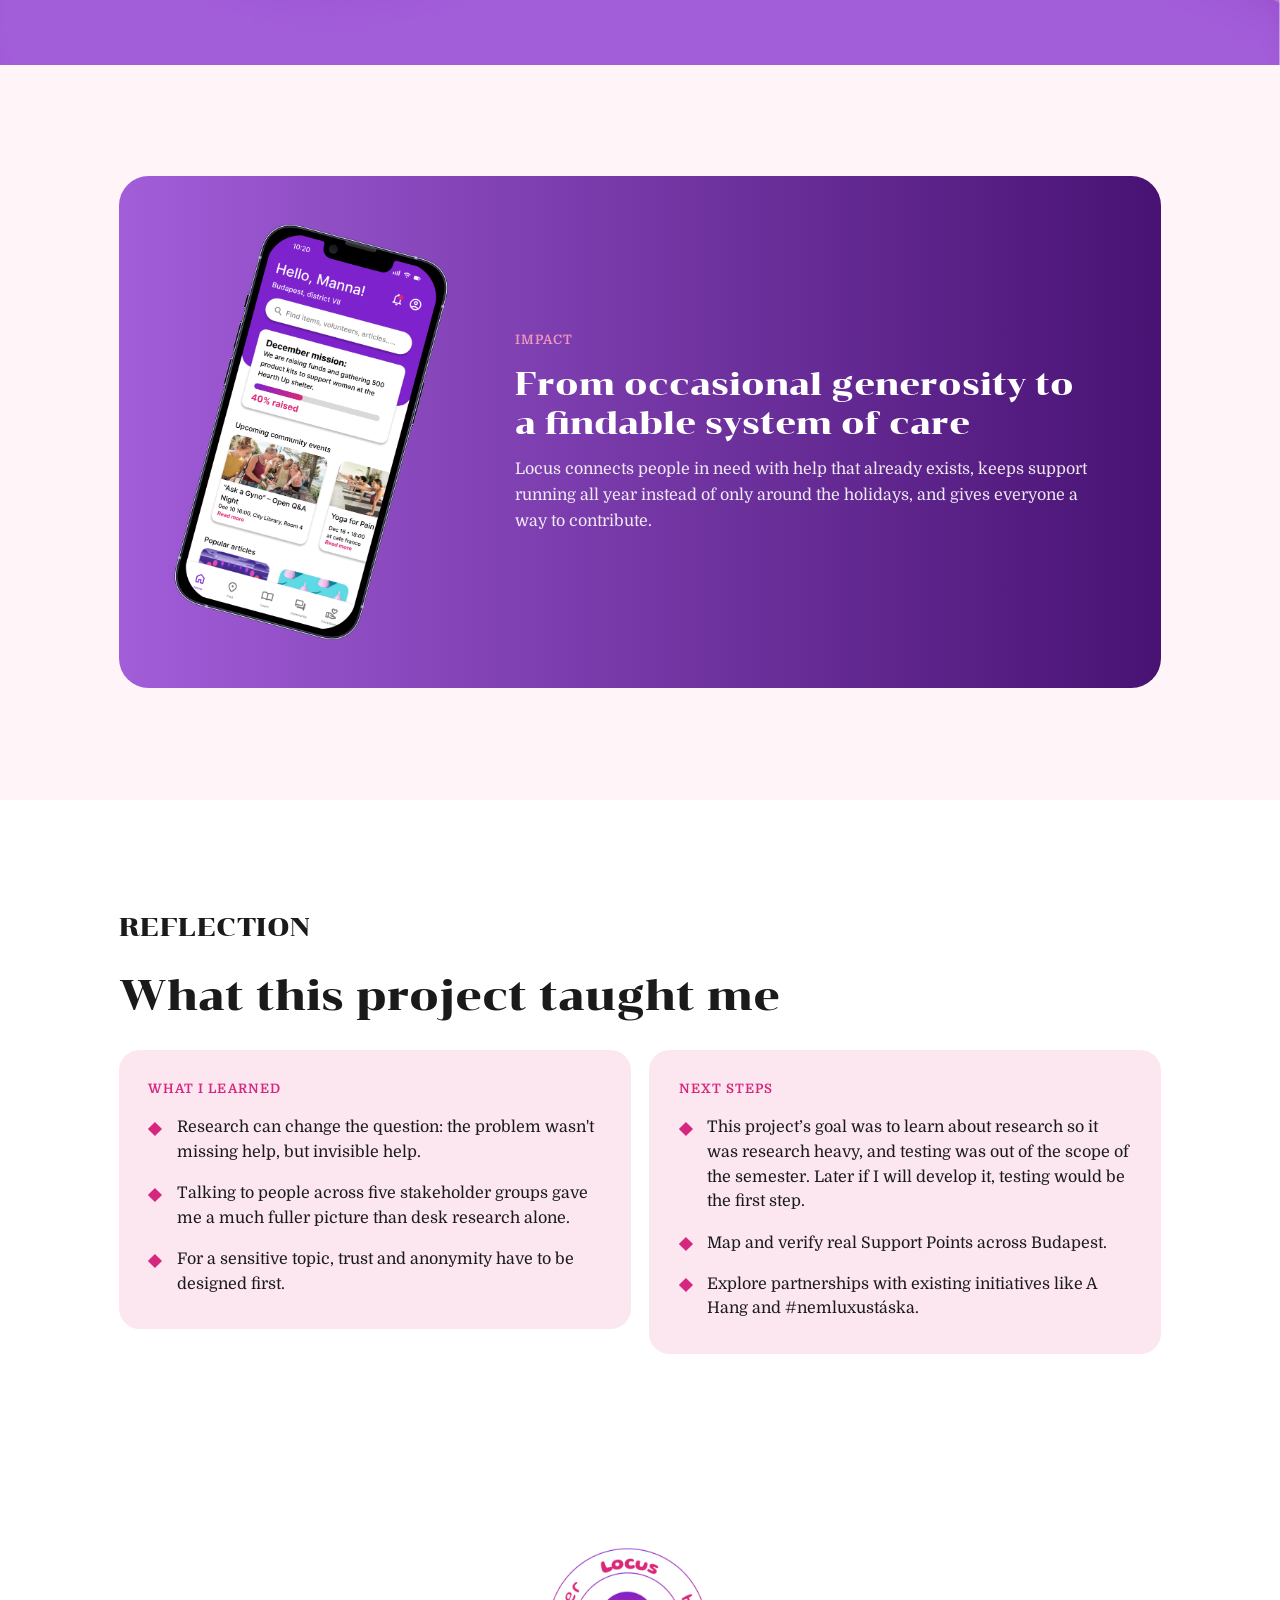
==== commit 9a117d8d: "Redesign homepage and case studies; add Granta, MOME ULP and remi - New dark-mode homepage with ligh" ====
--- a/locus.html
+++ b/locus.html
@@ -4,39 +4,29 @@
   <meta charset="utf-8">
   <meta name="viewport" content="width=device-width, initial-scale=1">
 
-  <title>Locus — Róza Parlagi</title>
-  <meta name="description" content="Locus: a community-driven platform designed to ease menstrual poverty in Budapest. A UX / UI and service design case study by Róza Parlagi.">
-  <meta name="theme-color" content="#8323ca">
-
-  <!-- Social preview (replace the URL once you have your domain) -->
+  <title>Locus — Case study · Róza Parlagi</title>
+  <meta name="description" content="Locus: a community-driven platform that makes period support in Budapest easy to find, and turns occasional generosity into a habit of care. A social design case study by Róza Parlagi.">
+  <meta name="theme-color" content="#fdf4f6">
+
   <meta property="og:type" content="article">
-  <meta property="og:title" content="Locus — a case study by Róza Parlagi">
-  <meta property="og:description" content="A community-driven platform designed to ease menstrual poverty in Budapest while empowering women to become more conscious, informed, and connected.">
+  <meta property="og:title" content="Locus — Case study · Róza Parlagi">
+  <meta property="og:description" content="Help is around the corner. A social design case study, from research to a service and an app.">
   <meta property="og:url" content="https://parlagiroza.com/locus.html">
-  <!-- <meta property="og:image" content="https://YOUR-DOMAIN.com/assets/img/locus.jpg"> -->
 
   <link rel="icon" type="image/png" href="assets/img/favicon.png">
   <link rel="apple-touch-icon" href="assets/img/apple-touch-icon.png">
 
-  <link rel="preload" href="assets/fonts/anton-latin-400-normal.woff2" as="font" type="font/woff2" crossorigin>
-  <link rel="preload" href="assets/fonts/space-mono-latin-400-normal.woff2" as="font" type="font/woff2" crossorigin>
-  <link rel="preload" href="assets/fonts/space-mono-latin-700-normal.woff2" as="font" type="font/woff2" crossorigin>
+  <link rel="preload" href="assets/fonts/chonburi-latin-400-normal.woff2" as="font" type="font/woff2" crossorigin>
+  <link rel="preload" href="assets/fonts/domine-latin-400-normal.woff2" as="font" type="font/woff2" crossorigin>
+  <link rel="preload" href="assets/fonts/playfair-display-latin-600-normal.woff2" as="font" type="font/woff2" crossorigin>
   <link rel="stylesheet" href="css/style.css">
+  <link rel="stylesheet" href="css/home.css">
   <link rel="stylesheet" href="css/locus.css">
 
-  <script>
-    document.documentElement.classList.add('js');
-    /* dark mode: use the visitor's saved choice, otherwise their system setting (runs before paint, so no flash) */
-    (function () {
-      var t = null;
-      try { t = localStorage.getItem('theme'); } catch (e) {}
-      if (!t && window.matchMedia && matchMedia('(prefers-color-scheme: dark)').matches) t = 'dark';
-      if (t === 'dark') document.documentElement.setAttribute('data-theme', 'dark');
-    })();
-  </script>
+  <script>document.documentElement.classList.add('js');</script>
 </head>
 
-<body id="top" class="locus-page">
+<body id="top" class="home cstudy locus-page">
   <div class="page">
 
     <!-- ============ NAV (same as the home page) ============ -->
@@ -45,266 +35,387 @@
         <img src="assets/img/logo.png" alt="" width="309" height="280">
       </a>
       <nav aria-label="Main">
-        <ul class="nav__links">
+        <ul class="nav__links" id="main-menu">
           <li><a href="index.html#projects" aria-current="page">Projects</a></li>
           <li><a href="index.html#about">About Me</a></li>
-          <li><a href="index.html#contact">Get in Touch</a></li>
-          <li class="nav__desktop-only"><a href="index.html#gallery">Get to Know Me</a></li>
+          <li><a href="index.html#contact">Get in touch</a></li>
           <li><a href="Roza_Parlagi_CV.pdf" target="_blank" rel="noopener">CV</a></li>
-          <li>
-            <button class="theme-toggle" type="button" aria-label="Switch to dark mode" aria-pressed="false">
-              <svg class="theme-toggle__moon" viewBox="0 0 24 24" fill="none" stroke="currentColor" stroke-width="1.8" stroke-linecap="round" stroke-linejoin="round" aria-hidden="true"><path d="M20.5 14.5A8.5 8.5 0 0 1 9.5 3.5a8.5 8.5 0 1 0 11 11z"/></svg>
-              <svg class="theme-toggle__sun" viewBox="0 0 24 24" fill="none" stroke="currentColor" stroke-width="1.8" stroke-linecap="round" aria-hidden="true"><circle cx="12" cy="12" r="4"/><path d="M12 2v2M12 20v2M4.9 4.9l1.4 1.4M17.7 17.7l1.4 1.4M2 12h2M20 12h2M4.9 19.1l1.4-1.4M17.7 6.3l1.4-1.4"/></svg>
-            </button>
-          </li>
         </ul>
       </nav>
+      <div class="nav__actions">
+        <button class="nav__burger" type="button" aria-label="Open menu" aria-expanded="false" aria-controls="main-menu">
+          <span></span><span></span><span></span>
+        </button>
+      </div>
     </header>
 
     <main class="lc">
 
-      <!-- ============ 1. HERO ============ -->
+      <!-- ============ HERO ============ -->
       <section class="lc-hero" aria-labelledby="lc-title">
-        <p class="lc-hero__eyebrow">Case study</p>
-        <div class="lc-hero__head">
-          <img class="lc-hero__pin" src="assets/img/locus/hero-pin.svg" alt="" aria-hidden="true" width="526" height="668">
+        <div class="lc-hero__panel" aria-hidden="true"></div>
+        <img class="lc-hero__img" src="assets/img/locus/hero-hand.png" alt="Two hands holding a phone with the Locus home screen" width="708" height="830">
+        <div class="lc-hero__text">
+          <p class="lc-hero__eyebrow">Case study · Social design</p>
+          <!-- Figma note: swap this font to PP Cirka once you have the licence (Playfair Display is the stand-in) -->
           <h1 class="lc-hero__title" id="lc-title">Locus</h1>
-          <p class="lc-hero__lead">A community-driven platform designed to ease menstrual poverty in Budapest while empowering women to become more conscious, informed, and connected.</p>
-        </div>
-        <dl class="lc-meta">
-          <div><dt>Context</dt><dd>MOME University</dd></div>
-          <div><dt>My role</dt><dd>Solo · research, service &amp; UX/UI design</dd></div>
-          <div><dt>Timeline</dt><dd>One semester</dd></div>
-        </dl>
-      </section>
-
-      <!-- ============ 2. PROBLEM ============ -->
-      <section class="lc-problem lc-wrap lc-wrap--narrow" aria-labelledby="lc-problem">
-        <h2 class="lc-h2" id="lc-problem" data-reveal>Problem: Help exists in Budapest, but it's hard to find</h2>
-        <div class="lc-text" data-reveal>
-          <p>In my first semester at MOME University Interaction design we got the brief: “how might we make vulnerable groups in cities safer and more supported during crisis”. The first thing that popped into my mind was period poverty, because I just attended an event by A hang, an activist group in Hungary, and I was shocked by the things I heard there. I knew that period poverty is a thing and it is present in Hungary, but I would have never thought how shocking the numbers and statistics are. So I started doing my first semester work on this topic.</p>
-          <p>What started as a broad social problem narrowed, through research, into a much sharper one: support already exists across Budapest, but it's scattered, quiet, and nearly impossible to find in the moment it's needed.</p>
-          <p>Locus is the product of this research. A citywide network of support points, education, and community, built around one habit: turning occasional generosity into a consistent, findable system of care.</p>
-        </div>
-      </section>
-
-      <!-- ============ 3. RESEARCH ============ -->
-      <section class="lc-research" aria-labelledby="lc-research">
-        <div class="lc-research__bg" aria-hidden="true"><img src="assets/img/locus/research-map.jpg" alt="" width="2188" height="1258" loading="lazy"></div>
-
-        <div class="lc-wrap lc-research__intro">
-          <div data-reveal>
-            <h2 class="lc-label" id="lc-research">Research</h2>
-            <p class="lc-text">I wanted to understand the whole picture, so I started my research first worldwide, then Europe, and in the end I narrowed it down to Hungary. The bigger perspective helped me a lot to understand what the good practices are in other countries (like Scotland) and what Hungary is currently lacking to solve this problem.</p>
-          </div>
-          <div class="lc-stat" data-reveal>
-            <p class="lc-stat__big">Roughly 210,000 to 315,000 women and adolescents</p>
-            <p class="lc-stat__small">Affected by period poverty. That is 10-15% of Hungary’s menstruators</p>
-          </div>
-        </div>
-
-        <div class="lc-wrap lc-landscape">
-          <div class="lc-landscape__text" data-reveal>
-            <h3 class="lc-label">Landscape</h3>
-            <p class="lc-h3">Hungary isn't starting from zero.</p>
-            <div class="lc-text">
-              <p>Before designing anything, I mapped what already exists: annual awareness campaigns like #nemluxustáska and the MENSZ campaign, institutional programs such as the Red Cross's "Lányból Nővé" (Girl to Woman), and local district actions like Józsefváros's municipal initiatives. The support is real, the question was why so few people seemed to know it existed.</p>
-              <p>After the desktop research I decided to conduct some interviews so I can map out this problem and get a first-hand understanding of it. I defined 5 stakeholder groups, and the plan was to talk with at least one person from each stakeholder group.</p>
-              <p>I made 11 interviews across lived-experience participants, professionals, policymakers, researchers, and grassroots activists.</p>
-            </div>
-          </div>
-
-          <figure class="lc-chart" data-reveal>
-            <img class="lc-chart__donut" src="assets/img/locus/donut.svg" alt="Donut chart of the 11 interviewees by stakeholder group" width="396" height="396" loading="lazy">
-            <figcaption>
-              <ul class="lc-legend">
-                <li><span class="lc-dot lc-dot--1"></span>Lived-experience participants - 4 (36%)</li>
-                <li><span class="lc-dot lc-dot--2"></span>Professionals - 3 (27%)</li>
-                <li><span class="lc-dot lc-dot--3"></span>Policy makers and institutional actors - 1 (9%)</li>
-                <li><span class="lc-dot lc-dot--4"></span>Researchers - 1 (9%)</li>
-                <li><span class="lc-dot lc-dot--5"></span>Activists and grassroots initiatives - 2 (18%)</li>
-              </ul>
-            </figcaption>
-          </figure>
-        </div>
-
-        <div class="lc-insight">
-          <figure class="lc-insight__notes" data-reveal>
-            <img src="assets/img/locus/interview-notes.jpg" width="931" height="589" alt="Quotes from the interviews, e.g. “people are actually very generous and like to donate, they just don't have the right platform and system for it”" loading="lazy">
-          </figure>
-          <div class="lc-insight__text" data-reveal>
-            <p class="lc-text">After completing and analyzing the interviews I came to the conclusion:</p>
-            <p class="lc-h3 lc-h3--big">Help exists in Hungary but it’s invisible.</p>
-            <p class="lc-text">Meaning, people in need often don’t know where to seek help, or that there is help somewhere for them at all. Also, current support is often seasonal (e.g., #nemluxustáska campaigns around holidays) or limited to specific schools (Red Cross), leaving women without coverage during other months.</p>
-          </div>
-        </div>
-
-        <div class="lc-wrap lc-hmw">
-          <p class="lc-hmw__intro lc-text" data-reveal>Now that I knew what the actual root problem was, I started asking questions:</p>
-          <ul class="lc-hmw__list">
-            <li class="lc-bubble lc-bubble--1" data-reveal>HMW turn scattered period poverty support into a coordinated citywide network?</li>
-            <li class="lc-bubble lc-bubble--2" data-reveal style="--d:.1s">HMW make menstrual help easily accessible and findable in Budapest?</li>
-            <li class="lc-bubble lc-bubble--3" data-reveal style="--d:.2s">HMW turn occasional donations into a consistent monthly habit of care?</li>
-          </ul>
-          <!-- floating question marks -->
-          <div class="lc-qs lc-qs--a" aria-hidden="true"><img src="assets/img/locus/qmarks.svg" alt="" width="377" height="237" loading="lazy"></div>
-          <div class="lc-qs lc-qs--b" aria-hidden="true"><img src="assets/img/locus/qmarks.svg" alt="" width="377" height="237" loading="lazy"></div>
-          <p class="lc-goal lc-text" data-reveal>I also stated my goal: <u>Turn scattered period poverty support into a coordinated citywide network.</u></p>
-        </div>
-      </section>
-
-      <!-- ============ 4. SOLUTION / PROCESS ============ -->
-      <section class="lc-solution" aria-labelledby="lc-solution">
-        <div class="lc-wrap">
-          <h2 class="lc-label" id="lc-solution">Solution</h2>
-          <p class="lc-text">That’s how I decided to make:</p>
-        </div>
-
-        <div class="lc-statement" data-reveal>
-          <img class="lc-statement__pin" src="assets/img/locus/solution-pin.svg" alt="" aria-hidden="true" width="178" height="226" loading="lazy">
-          <p>A community-driven platform designed to ease menstrual poverty in Budapest while empowering women to become more conscious, informed, and connected.</p>
-        </div>
-
-        <div class="lc-wrap lc-two">
-          <div data-reveal>
-            <p class="lc-text">Because I wanted to design a permanent solution, I started doing research on how to make a living community.</p>
-            <ul class="lc-stickies">
-              <li><span>Foundation:</span> Trust and Safety</li>
-              <li><span>Shared Purpose:</span> Education and Empowerment</li>
-              <li><span>Activation:</span> Participation and Visibility</li>
+          <p class="lc-hero__tagline">Help is around the corner.</p>
+          <p class="lc-hero__intro">A community-driven platform that makes period support in Budapest easy to find, and turns occasional generosity into a habit of care.</p>
+          <dl class="lc-meta">
+            <div><dt>Context</dt><dd>MOME University · Interaction Design MA</dd></div>
+            <div><dt>My role</dt><dd>Solo · research, service &amp; UX/UI design</dd></div>
+            <div><dt>Emphasis on</dt><dd>Social design: from research to a service and an app</dd></div>
+            <div><dt>Timeline</dt><dd>One semester</dd></div>
+          </dl>
+        </div>
+      </section>
+
+      <!-- ============ OVERVIEW ============ -->
+      <section class="lc-sec lc-sec--overview" aria-labelledby="lc-overview">
+        <p class="lc-kicker" id="lc-overview">Overview</p>
+        <h2 class="lc-h1" data-reveal>Help exists in Budapest, but it's hard to find</h2>
+        <div class="lc-overview" data-reveal>
+          <div class="lc-overview__text">
+            <p>Our first-semester brief at MOME was: "How might we make vulnerable groups in cities safer and more supported during crisis?" I chose period poverty. I had just attended an event by A Hang, a Hungarian activist group, and was shocked by what I heard.</p>
+            <p>What started as a broad social problem narrowed, through research, into a much sharper one: support already exists across Budapest, but it is scattered, quiet, and nearly impossible to find in the moment it is needed. Locus turns it into a citywide network of support points, education and community.</p>
+          </div>
+          <dl class="lc-figures">
+            <div><dt>10–15%</dt><dd>of Hungary's menstruators are affected by period poverty</dd></div>
+            <div><dt>11</dt><dd>interviews across 5 stakeholder groups</dd></div>
+            <div><dt>4</dt><dd>core features: find, learn, connect, contribute</dd></div>
+          </dl>
+        </div>
+      </section>
+
+      <!-- ============ THE PROCESS ============ -->
+      <section class="lc-sec lc-sec--tint lc-sec--process" aria-labelledby="lc-process">
+        <h2 class="lc-kicker" id="lc-process">The process</h2>
+        <p class="lc-lead">I went wide first, from the global picture down to Budapest and real conversations, then narrowed it to one root problem and goal. From there I explored how a living community could work, and refined it into the Locus app.</p>
+
+        <div class="lc-diamond" data-reveal>
+          <svg viewBox="0 0 1408 470" role="img" aria-labelledby="lc-dd-title">
+            <title id="lc-dd-title">Double diamond: Discover and Define lead to the goal, Develop and Deliver lead to the Locus app</title>
+            <polygon points="0,240 340,60 340,420" fill="#f7cbdf"/>
+            <polygon points="340,60 680,240 340,420" fill="#eea2c7"/>
+            <polygon points="728,240 1068,60 1068,420" fill="#e6caee"/>
+            <polygon points="1068,60 1408,240 1068,420" fill="#cda0e6"/>
+            <circle cx="704" cy="240" r="9" fill="#d5277d"/>
+            <circle cx="1399" cy="240" r="9" fill="#d5277d"/>
+            <g class="lc-dd-num">
+              <text x="214" y="199" fill="#d5277d">01</text>
+              <text x="465.5" y="199" fill="#d5277d">02</text>
+              <text x="943.5" y="199" fill="#8323ca">03</text>
+              <text x="1193" y="199" fill="#8323ca">04</text>
+            </g>
+            <g class="lc-dd-name">
+              <text x="219" y="235">DISCOVER</text>
+              <text x="470" y="235">DEFINE</text>
+              <text x="948.5" y="235">DEVELOP</text>
+              <text x="1198.5" y="235">DELIVER</text>
+            </g>
+            <g class="lc-dd-sub">
+              <text x="210" y="275">diverge</text>
+              <text x="461.5" y="275">converge</text>
+              <text x="938" y="275">diverge</text>
+              <text x="1189.5" y="275">converge</text>
+            </g>
+            <g class="lc-dd-end">
+              <text x="702.5" y="467">Goal</text>
+              <text x="1360" y="467">Locus app</text>
+            </g>
+          </svg>
+        </div>
+
+        <div class="lc-steps" data-reveal>
+          <div><p class="lc-steps__head">01 · Discover</p><ul><li>Desk research:</li><li>world → Europe → Hungary</li><li>Landscape mapping</li><li>11 stakeholder interviews</li></ul></div>
+          <div><p class="lc-steps__head">02 · Define</p><ul><li>Root problem</li><li>How might we…</li><li>Goal</li></ul></div>
+          <div><p class="lc-steps__head">03 · Develop</p><ul><li>Living community research</li><li>Three pillars</li><li>Features &amp; IA</li><li>Activity diagrams &amp; wireframes</li></ul></div>
+          <div><p class="lc-steps__head">04 · Deliver</p><ul><li>Brand &amp; onboarding</li><li>Four core features</li><li>Impact</li></ul></div>
+        </div>
+      </section>
+
+      <!-- ============ 01 DISCOVER ============ -->
+      <section class="lc-sec lc-sec--phase" aria-labelledby="lc-discover">
+        <h2 class="lc-phase" id="lc-discover"><span class="lc-phase__num" aria-hidden="true">01</span><span class="lc-phase__name">Discover</span></h2>
+        <p class="lc-h2">Research &amp; planning</p>
+        <p class="lc-lead">I wanted to understand the whole picture before designing anything. So I started worldwide, moved to Europe, and then narrowed down to Hungary, learning what works elsewhere and what is missing at home.</p>
+        <div class="lc-spacer" style="--s: 40"></div>
+
+        <div class="lc-group">
+          <p class="lc-label">Research plan</p>
+          <h3 class="lc-h3">From the world to one city</h3>
+        </div>
+        <div class="lc-funnel" data-reveal>
+          <svg class="lc-funnel__rings" viewBox="0 0 660 560" aria-hidden="true">
+            <circle cx="330" cy="280" r="260" fill="#fce7f0"/>
+            <circle cx="330" cy="280" r="190" fill="#f8d9e7"/>
+            <circle cx="330" cy="280" r="120" fill="#eb97c0"/>
+            <circle cx="330" cy="280" r="55" fill="#d5277d"/>
+            <g>
+              <text x="330" y="61">WORLDWIDE</text>
+              <text x="328" y="134">EUROPE</text>
+              <text x="330" y="202">HUNGARY</text>
+              <text x="334.5" y="285" fill="#fff">BUDAPEST</text>
+            </g>
+          </svg>
+          <dl class="lc-funnel__list">
+            <div><dt>Worldwide</dt><dd>How period poverty is defined and measured, and the good practices of countries like Scotland.</dd></div>
+            <div><dt>Europe</dt><dd>How other European countries organise free products and support.</dd></div>
+            <div><dt>Hungary</dt><dd>The scale of the problem at home, and the support that already exists.</dd></div>
+            <div><dt>Budapest</dt><dd>Where help actually is, and why people can't find it.</dd></div>
+          </dl>
+        </div>
+        <div class="lc-spacer" style="--s: 40"></div>
+
+        <div class="lc-stats" data-reveal>
+          <div class="lc-stat">
+            <p class="lc-stat__label">Period poverty in Hungary</p>
+            <p class="lc-stat__big">210,000–315,000</p>
+            <p class="lc-stat__text">women and adolescents are affected. That is 10–15% of Hungary's menstruators.</p>
+            <p class="lc-stat__note">based on EU estimates and the Hungarian Red Cross’s Lányból Nővé survey; population data: KSH</p>
+          </div>
+          <div class="lc-scotland">
+            <p class="lc-label">A good practice</p>
+            <p class="lc-scotland__name">Scotland</p>
+            <p class="lc-scotland__text">Free products by law.</p>
+          </div>
+        </div>
+        <div class="lc-spacer" style="--s: 40"></div>
+
+        <div class="lc-group">
+          <p class="lc-label">Landscape</p>
+          <h3 class="lc-h3">Hungary isn't starting from zero</h3>
+          <p class="lc-p">Before designing anything, I mapped what already exists. The support is real. The question was why so few people seemed to know it existed.</p>
+        </div>
+        <div class="lc-cards lc-cards--4" data-reveal>
+          <div class="lc-land"><p class="lc-land__title">#nemluxustáska</p><p class="lc-land__text">Annual awareness and donation campaign</p><span class="lc-pill">Limit: seasonal</span></div>
+          <div class="lc-land"><p class="lc-land__title">MENSZ campaign</p><p class="lc-land__text">Awareness campaign</p><span class="lc-pill">Limit: seasonal</span></div>
+          <div class="lc-land"><p class="lc-land__title">Red Cross · "Lányból Nővé"</p><p class="lc-land__text">Institutional programme ("Girl to Woman")</p><span class="lc-pill">Limit: limited to specific schools</span></div>
+          <div class="lc-land"><p class="lc-land__title">Józsefváros</p><p class="lc-land__text">Local district / municipal initiatives</p><span class="lc-pill">Limit: one district</span></div>
+        </div>
+        <div class="lc-spacer" style="--s: 40"></div>
+
+        <div class="lc-group">
+          <p class="lc-label">Interviews</p>
+          <h3 class="lc-h3">11 conversations, 5 perspectives</h3>
+          <p class="lc-p">After the desk research I wanted a first-hand understanding. I defined five stakeholder groups and planned to talk to at least one person from each.</p>
+        </div>
+        <figure class="lc-bars" data-reveal>
+          <div class="lc-bars__bar" aria-hidden="true">
+            <span style="--n: 4; --c: #d5277d"></span>
+            <span style="--n: 3; --c: #8323ca"></span>
+            <span style="--n: 2; --c: #eb97c0"></span>
+            <span style="--n: 1; --c: #481273"></span>
+            <span style="--n: 1; --c: #b784e0"></span>
+          </div>
+          <figcaption>
+            <ul class="lc-bars__legend">
+              <li style="--c: #d5277d">Lived-experience participants · 4 (36%)</li>
+              <li style="--c: #8323ca">Professionals · 3 (27%)</li>
+              <li style="--c: #eb97c0">Activists &amp; grassroots initiatives · 2 (18%)</li>
+              <li style="--c: #481273">Policy makers &amp; institutional actors · 1 (9%)</li>
+              <li style="--c: #b784e0">Researchers · 1 (9%)</li>
             </ul>
-          </div>
-          <div data-reveal style="--d:.1s">
-            <p class="lc-text">Based on my findings I started planning the features to enable this community to work well.</p>
-            <ul class="lc-features">
-              <li><img src="assets/img/locus/icon-find.svg" alt="" width="38" height="46">Find</li>
-              <li><img src="assets/img/locus/icon-learn.svg" alt="" width="57" height="57">Learn</li>
-              <li><img src="assets/img/locus/icon-community.svg" alt="" width="47" height="43">Community</li>
-              <li><img src="assets/img/locus/icon-contribute.svg" alt="" width="49" height="49">Contribute</li>
+          </figcaption>
+        </figure>
+        <figure class="lc-media lc-media--quotes" data-reveal>
+          <img src="assets/img/locus/interview-quotes.jpg" alt="Quotes from the interviews over the affinity map, for example: “people are actually very generous and like to donate, they just don't have the right platform and system for it”" width="1408" height="887" loading="lazy">
+        </figure>
+        <div class="lc-insight" data-reveal>
+          <p class="lc-label">Key insight</p>
+          <p class="lc-insight__big">Help exists in Hungary, but it's invisible.</p>
+          <p class="lc-insight__text">People in need often don't know where to seek help, or that help exists for them at all. Current support is often seasonal (like #nemluxustáska around holidays) or limited to specific schools (Red Cross), leaving women without coverage the rest of the year.</p>
+        </div>
+      </section>
+
+      <!-- ============ 02 DEFINE ============ -->
+      <section class="lc-sec lc-sec--phase lc-sec--tint" aria-labelledby="lc-define">
+        <h2 class="lc-phase" id="lc-define"><span class="lc-phase__num" aria-hidden="true">02</span><span class="lc-phase__name">Define</span></h2>
+        <p class="lc-h2">The problem isn't a lack of help</p>
+        <p class="lc-lead">The interviews changed the question. It wasn't "how do we create support?" but "why can't people find the support that already exists?"</p>
+        <div class="lc-spacer" style="--s: 24"></div>
+        <div class="lc-problem" data-reveal>
+          <p class="lc-label">Root problem</p>
+          <p class="lc-problem__text">Support is scattered, seasonal and invisible, so it doesn't reach people when they need it.</p>
+        </div>
+        <div class="lc-spacer" style="--s: 24"></div>
+        <div class="lc-group">
+          <p class="lc-label">How might we…</p>
+          <h3 class="lc-h3">The questions I started asking</h3>
+        </div>
+        <div class="lc-cards lc-cards--3" data-reveal>
+          <div class="lc-hmw"><p class="lc-hmw__tag">HMW</p><p class="lc-hmw__text">…turn scattered period poverty support into a coordinated citywide network?</p></div>
+          <div class="lc-hmw"><p class="lc-hmw__tag">HMW</p><p class="lc-hmw__text">…make menstrual help easily accessible and findable in Budapest?</p></div>
+          <div class="lc-hmw"><p class="lc-hmw__tag">HMW</p><p class="lc-hmw__text">…turn occasional donations into a consistent monthly habit of care?</p></div>
+        </div>
+        <div class="lc-goal" data-reveal>
+          <span class="lc-goal__pill">Goal</span>
+          <p>Turn scattered period poverty support into a coordinated citywide network.</p>
+        </div>
+      </section>
+
+      <!-- ============ 03 DEVELOP ============ -->
+      <section class="lc-sec lc-sec--phase" aria-labelledby="lc-develop">
+        <h2 class="lc-phase" id="lc-develop"><span class="lc-phase__num" aria-hidden="true">03</span><span class="lc-phase__name">Develop</span></h2>
+        <p class="lc-h2">Designing a living community</p>
+        <p class="lc-lead">I didn't want another seasonal campaign. I wanted a permanent solution, so I researched what keeps a community alive, then planned the features and structure around it.</p>
+        <div class="lc-spacer" style="--s: 24"></div>
+        <div class="lc-solution" data-reveal>
+          <p class="lc-label">The solution</p>
+          <p class="lc-solution__text">A community-driven platform designed to ease menstrual poverty in Budapest while empowering women to become more conscious, informed and connected.</p>
+        </div>
+        <div class="lc-spacer" style="--s: 24"></div>
+        <div class="lc-group">
+          <p class="lc-label">Living community</p>
+          <h3 class="lc-h3">Three pillars that keep a community alive</h3>
+          <p class="lc-p">My research on how communities survive came down to three layers, each building on the one before.</p>
+        </div>
+        <div class="lc-pillars" data-reveal>
+          <div class="lc-pillar" style="--h: 300"><p class="lc-pillar__num">01</p><p class="lc-pillar__title">Foundation</p><p class="lc-pillar__text">Trust and safety</p></div>
+          <div class="lc-pillar" style="--h: 360"><p class="lc-pillar__num">02</p><p class="lc-pillar__title">Shared purpose</p><p class="lc-pillar__text">Education and empowerment</p></div>
+          <div class="lc-pillar" style="--h: 420"><p class="lc-pillar__num">03</p><p class="lc-pillar__title">Activation</p><p class="lc-pillar__text">Participation and visibility</p></div>
+        </div>
+        <div class="lc-spacer" style="--s: 24"></div>
+        <div class="lc-group">
+          <p class="lc-label">Features</p>
+          <h3 class="lc-h3">Four things a community member can do</h3>
+          <p class="lc-p">Based on the pillars, I planned the features that make the community work.</p>
+        </div>
+        <div class="lc-cards lc-cards--4" data-reveal>
+          <div class="lc-feature"><img src="assets/img/locus/icon-find.svg" alt="" width="40" height="48"><p class="lc-feature__title">Find</p><p class="lc-feature__text">Locate certified Support Points nearby.</p></div>
+          <div class="lc-feature"><img src="assets/img/locus/icon-learn.svg" alt="" width="48" height="48"><p class="lc-feature__title">Learn</p><p class="lc-feature__text">Reliable cycle-health articles from professionals.</p></div>
+          <div class="lc-feature"><img src="assets/img/locus/icon-community.svg" alt="" width="48" height="44"><p class="lc-feature__title">Connect</p><p class="lc-feature__text">Events, discussions and recommendations.</p></div>
+          <div class="lc-feature"><img src="assets/img/locus/icon-contribute.svg" alt="" width="48" height="48"><p class="lc-feature__title">Contribute</p><p class="lc-feature__text">Donate or volunteer to support the community.</p></div>
+        </div>
+        <div class="lc-spacer" style="--s: 24"></div>
+        <div class="lc-group">
+          <p class="lc-label">Information architecture</p>
+          <h3 class="lc-h3">Structure before screens</h3>
+          <p class="lc-p">I mapped the information architecture and activity diagrams, then moved into wireframes.</p>
+        </div>
+        <div class="lc-ia" data-reveal>
+          <img src="assets/img/locus/activity-diagram.png" alt="Activity diagram of finding a support point" width="1430" height="926" loading="lazy">
+          <img src="assets/img/locus/ia-diagram.png" alt="Information architecture of the Locus app" width="1512" height="866" loading="lazy">
+        </div>
+        <div class="lc-wires" data-reveal>
+          <figure><img src="assets/img/locus/wireframe-lo.png" alt="Lo-fi wireframes of the Support Points screen" width="816" height="714" loading="lazy"><figcaption>Lo-fi wireframes</figcaption></figure>
+          <figure><img src="assets/img/locus/wireframe-hi.png" alt="First hi-fi Support Points screens" width="796" height="714" loading="lazy"><figcaption>First hi-fi screens</figcaption></figure>
+        </div>
+      </section>
+
+      <!-- ============ 04 DELIVER ============ -->
+      <section class="lc-sec lc-sec--phase lc-sec--tint lc-sec--deliver" aria-labelledby="lc-deliver">
+        <h2 class="lc-phase" id="lc-deliver"><span class="lc-phase__num" aria-hidden="true">04</span><span class="lc-phase__name">Deliver</span></h2>
+        <p class="lc-h2">Locus: help is around the corner</p>
+        <p class="lc-lead">The final app brings support points, knowledge and community into one place, designed to feel safe, warm and anonymous.</p>
+        <div class="lc-spacer" style="--s: 24"></div>
+        <div class="lc-brand" data-reveal>
+          <div class="lc-brand__logo"><img src="assets/img/locus/locus-logo.svg" alt="Locus logo: the o is a location pin with a heart, with the tagline Help is around the corner" width="367" height="192"></div>
+          <div class="lc-group">
+            <p class="lc-label">Brand</p>
+            <h3 class="lc-h3">A name that means "place"</h3>
+            <p class="lc-p">Locus is Latin for "place". The logo replaces the "o" with a location pin, so the brand itself says what the app does: help is around the corner.</p>
+          </div>
+        </div>
+        <div class="lc-spacer" style="--s: 24"></div>
+        <div class="lc-group">
+          <p class="lc-label">Onboarding</p>
+          <h3 class="lc-h3">A warm, anonymous welcome</h3>
+          <p class="lc-p">Six onboarding screens explain what Locus offers, with a nickname-only sign-up so users can stay anonymous.</p>
+        </div>
+        <figure class="lc-onboarding" data-reveal>
+          <img src="assets/img/locus/onboarding.png" alt="Six onboarding screens: welcome, help is around the corner, learn about yourself, find your safe space, be the support system, turn kindness into impact" width="2782" height="898" loading="lazy">
+        </figure>
+      </section>
+
+      <!-- ============ CORE FEATURES ============ -->
+      <section class="lc-sec lc-core" aria-labelledby="lc-core">
+        <div class="lc-group">
+          <p class="lc-label">Core features</p>
+          <h3 class="lc-h3" id="lc-core">Four ways to use Locus</h3>
+        </div>
+        <div class="lc-feat" data-reveal>
+          <div class="lc-feat__phone"><img src="assets/img/locus/phone-find.png" alt="Support Points screen with a map and nearby support points" width="487" height="981" loading="lazy"></div>
+          <div class="lc-feat__text"><p class="lc-feat__num">01</p><p class="lc-feat__title">Find your safe space</p><p>At its core, the app bridges the gap between people in need and a network of certified Support Points, where they can access the products and help they need. We are building more than a digital tool: a permanent infrastructure of care.</p></div>
+        </div>
+        <div class="lc-feat lc-feat--flip" data-reveal>
+          <div class="lc-feat__phone"><img src="assets/img/locus/phone-learn.png" alt="Learn Hub screen with the Daily myth buster" width="487" height="981" loading="lazy"></div>
+          <div class="lc-feat__text"><p class="lc-feat__num">02</p><p class="lc-feat__title">Learn about yourself</p><p>Many menstruators still don't know much about their cycle. In the Learn Hub they can access basic information and articles from healthcare professionals, like the Daily myth buster.</p></div>
+        </div>
+        <div class="lc-feat" data-reveal>
+          <div class="lc-feat__phone"><img src="assets/img/locus/phone-community.png" alt="Community screen with upcoming events and trending conversations" width="487" height="981" loading="lazy"></div>
+          <div class="lc-feat__text"><p class="lc-feat__num">03</p><p class="lc-feat__title">Connect with others</p><p>There is no better way to keep an initiative alive than a strong community around it. Here people can find cycle-health events, discuss topics, and ask for recommendations or help.</p></div>
+        </div>
+        <div class="lc-feat lc-feat--flip" data-reveal>
+          <div class="lc-feat__phone"><img src="assets/img/locus/phone-contribute.png" alt="Contribute screen with ways to help: donate products, donate money, volunteer" width="487" height="981" loading="lazy"></div>
+          <div class="lc-feat__text"><p class="lc-feat__num">04</p><p class="lc-feat__title">Contribute to the community</p><p>People are most engaged when they feel they can actively help, so users can support the community by donating products, money, or their time as volunteers.</p></div>
+        </div>
+      </section>
+
+      <!-- ============ IMPACT ============ -->
+      <section class="lc-sec lc-sec--tint lc-sec--impact" aria-labelledby="lc-impact">
+        <div class="lc-impact" data-reveal>
+          <img class="lc-impact__phone" src="assets/img/locus/phone-home.png" alt="The Locus home screen on a tilted phone" width="824" height="1223" loading="lazy">
+          <div class="lc-group">
+            <p class="lc-label">Impact</p>
+            <h2 class="lc-h3" id="lc-impact">From occasional generosity to a findable system of care</h2>
+            <p class="lc-p">Locus connects people in need with help that already exists, keeps support running all year instead of only around the holidays, and gives everyone a way to contribute.</p>
+          </div>
+        </div>
+      </section>
+
+      <!-- ============ REFLECTION ============ -->
+      <section class="lc-sec lc-sec--reflection" aria-labelledby="lc-reflection">
+        <p class="lc-kicker">Reflection</p>
+        <h2 class="lc-h1 lc-h1--sm" id="lc-reflection">What this project taught me</h2>
+        <div class="lc-cards lc-cards--2" data-reveal>
+          <div class="lc-list">
+            <p class="lc-label">What I learned</p>
+            <ul>
+              <li>Research can change the question: the problem wasn't missing help, but invisible help.</li>
+              <li>Talking to people across five stakeholder groups gave me a much fuller picture than desk research alone.</li>
+              <li>For a sensitive topic, trust and anonymity have to be designed first.</li>
             </ul>
           </div>
-        </div>
-
-        <div class="lc-wrap lc-process">
-          <div class="lc-process__left">
-            <p class="lc-text" data-reveal>Made the information architecture and activity diagrams and started doing the wireframes.</p>
-            <img class="lc-process__arrows" src="assets/img/locus/arrows-wireframes.svg" alt="" aria-hidden="true" width="507" height="207" loading="lazy">
-            <figure class="lc-wire lc-wire--lo" data-reveal>
-              <img src="assets/img/locus/wireframe-lo-crop.png" width="735" height="710" alt="Low-fidelity wireframes of the Support Points map and the Need help? screen" loading="lazy">
-            </figure>
-            <figure class="lc-wire lc-wire--hi" data-reveal>
-              <img src="assets/img/locus/wireframe-hi-crop.png" width="722" height="710" alt="Mid-fidelity versions of the same two screens in the Locus purple" loading="lazy">
-            </figure>
-          </div>
-          <div class="lc-process__right">
-            <figure class="lc-diagram" data-reveal>
-              <a href="assets/img/locus/activity-diagram.png" target="_blank" rel="noopener" title="Open full size"><img src="assets/img/locus/activity-diagram.png" width="1430" height="926" alt="Activity diagram: the flow between a person in need, the app and a support point" loading="lazy"></a>
-            </figure>
-            <figure class="lc-diagram" data-reveal>
-              <a href="assets/img/locus/ia-diagram.png" target="_blank" rel="noopener" title="Open full size"><img src="assets/img/locus/ia-diagram.png" width="1512" height="866" alt="Information architecture: Find, Connect, Learn, Contribute and Profile under the home screen" loading="lazy"></a>
-            </figure>
-          </div>
-        </div>
-
-        <div class="lc-wrap">
-          <h2 class="lc-label lc-final-label">The final product</h2>
-        </div>
-      </section>
-
-      <!-- ============ 5. FINAL DESIGN ============ -->
-      <section class="lc-final" aria-label="The final product">
-        <img class="lc-final__logo" src="assets/img/locus/locus-logo.svg" alt="Locus — Help is around the corner" width="367" height="192" data-reveal>
-
-        <div class="lc-wrap lc-onboarding" data-reveal>
-          <p class="lc-text">Onboarding</p>
-          <div class="lc-onboarding__scroll" data-scroller>
-            <img src="assets/img/locus/onboarding.png" width="2782" height="898" alt="Six onboarding screens: Welcome to Locus, Help is around the corner, Learn about yourself, Find your safe space, Be the support system, Turn kindness into impact" loading="lazy">
-          </div>
-          <img class="lc-onboarding__arrows" src="assets/img/locus/onboarding-arrows.svg" width="1026" height="84" alt="" aria-hidden="true" loading="lazy">
-        </div>
-
-        <div class="lc-wrap lc-screens">
-          <article class="lc-screen" data-reveal>
-            <img class="lc-screen__phone" src="assets/img/locus/phone-find.png" alt="Support Points screen: a map of nearby support points in Budapest" width="487" height="981" loading="lazy">
-            <div class="lc-screen__text">
-              <img class="lc-screen__icon" src="assets/img/locus/icon-find.svg" alt="" width="38" height="46" style="filter: brightness(0) invert(1)">
-              <h3>Find your safe space</h3>
-              <p>At its core, the app bridges the gap between those in need and a network of certified Support Points, where people in need can access the necessary products and help.</p>
-              <p>We are building more than a digital tool; we are constructing a permanent infrastructure of care.</p>
-            </div>
-            <img class="lc-screen__curve" src="assets/img/locus/curve-1.svg" width="850" height="100" alt="" aria-hidden="true">
-          </article>
-
-          <article class="lc-screen lc-screen--flip" data-reveal>
-            <img class="lc-screen__phone" src="assets/img/locus/phone-learn.png" alt="Learn Hub screen: daily myth buster and articles" width="487" height="981" loading="lazy">
-            <div class="lc-screen__text">
-              <img class="lc-screen__icon" src="assets/img/locus/f-learn.svg" alt="" width="51" height="39">
-              <h3>Learn about yourself</h3>
-              <p>A lot of menstruators still don’t know a lot of things about their cycle. In the Learn Hub, they can access basic information and articles from healthcare professionals.</p>
-            </div>
-            <img class="lc-screen__curve" src="assets/img/locus/curve-2.svg" width="169" height="183" alt="" aria-hidden="true">
-          </article>
-
-          <article class="lc-screen" data-reveal>
-            <img class="lc-screen__phone" src="assets/img/locus/phone-community.png" alt="Community screen: upcoming events and trending conversations" width="487" height="981" loading="lazy">
-            <div class="lc-screen__text">
-              <img class="lc-screen__icon" src="assets/img/locus/f-community.svg" alt="" width="49" height="49">
-              <h3>Connect with others</h3>
-              <p>There is no better way to keep an initiative alive than forming a strong community around it. Here people can see events related to cycle health, discuss topics, and ask for recommendations or help.</p>
-            </div>
-            <img class="lc-screen__curve" src="assets/img/locus/curve-3.svg" width="127" height="242" alt="" aria-hidden="true">
-          </article>
-
-          <article class="lc-screen lc-screen--flip" data-reveal>
-            <img class="lc-screen__phone" src="assets/img/locus/phone-contribute.png" alt="Contribute screen: donate products, donate money or volunteer" width="487" height="981" loading="lazy">
-            <div class="lc-screen__text">
-              <img class="lc-screen__icon" src="assets/img/locus/f-contribute.svg" alt="" width="46" height="51">
-              <h3>Contribute to the community</h3>
-              <p>People will be the most engaged if they feel that they could actively help and contribute, so there is an option to support the community with donations and volunteering.</p>
-            </div>
-          </article>
-        </div>
-      </section>
-
-      <!-- ============ 6. IMPACT ============ -->
-      <section class="lc-impact" aria-labelledby="lc-impact">
-        <div class="lc-wrap lc-impact__inner">
-          <img class="lc-impact__phone" src="assets/img/locus/phone-home.png" alt="Home screen: Hello, Manna! with the December mission, 40% raised" width="824" height="1223" loading="lazy" data-reveal>
-          <div class="lc-impact__text" data-reveal>
-            <h2 class="lc-label" id="lc-impact">Impact</h2>
-            <div class="lc-text lc-impact__copy">
-              <p>Locus is still a concept. It was a one-semester university project and hasn't launched, so I can't show usage numbers. What I can show is how the project changed my thinking.</p>
-              <p>The biggest shift came from the interviews. I started out wanting to design more help, but the people I talked to showed me that the help already exists. What's missing is the link between that help and the people who need it. That turned Locus from a donation app into a network that makes existing support visible and easy to find.</p>
-              <p>Talking to 11 people from 5 different groups taught me more than any desk research. Designing for a sensitive topic also taught me to think about trust and privacy before features.</p>
-              <p>If I continue the project, my next steps are to test the prototype with people with lived experience, ask a few organisations whether they would join as Support Points, and work out how the network could keep running long term.</p>
-            </div>
-          </div>
-        </div>
-        <img class="lc-impact__sticker" src="assets/img/locus/sticker.png" alt="Round Locus sticker: Help is around the corner" width="896" height="672" loading="lazy" data-reveal>
-        <!-- NEXT / BACK: floats on the purple, no background of its own -->
-        <nav class="lc-next lc-wrap" aria-label="More projects">
-          <a class="lc-next__back" href="index.html">
-            <svg viewBox="0 0 24 24" fill="none" stroke="currentColor" stroke-width="2" stroke-linecap="round" stroke-linejoin="round" aria-hidden="true"><path d="M19 12H5M12 5l-7 7 7 7"/></svg>
-            Back to home
-          </a>
-          <a class="lc-next__next" href="mercedes-aura.html">
-            <span class="lc-next__small">Next project</span>
-            <span class="lc-next__title">Mercedes AURA
-              <svg viewBox="0 0 24 24" fill="none" stroke="currentColor" stroke-width="2" stroke-linecap="round" stroke-linejoin="round" aria-hidden="true"><path d="M5 12h14M12 5l7 7-7 7"/></svg>
-            </span>
-          </a>
-        </nav>
-      </section>
+          <div class="lc-list">
+            <p class="lc-label">Next steps</p>
+            <ul>
+              <li>This project’s goal was to learn about research so it was research heavy, and testing was out of the scope of the semester. Later if I will develop it, testing would be the first step.</li>
+              <li>Map and verify real Support Points across Budapest.</li>
+              <li>Explore partnerships with existing initiatives like A Hang and #nemluxustáska.</li>
+            </ul>
+          </div>
+        </div>
+      </section>
+
+      <!-- ============ CLOSING ============ -->
+      <section class="lc-closing" aria-label="Locus sticker">
+        <div class="lc-closing__sticker"><img src="assets/img/locus/sticker.png" alt="Round Locus sticker: Help is around the corner" width="1488" height="678" loading="lazy"></div>
+      </section>
+
+      <!-- ============ PREVIOUS / NEXT PROJECT ============ -->
+      <nav class="pnav" aria-label="More projects" style="--pn-accent: #8323ca">
+        <a class="pnav__prev" href="mercedes-aura.html">
+          <span class="pnav__small">Previous project</span>
+          <span class="pnav__title"><svg viewBox="0 0 24 24" fill="none" stroke="currentColor" stroke-width="2" stroke-linecap="round" stroke-linejoin="round" aria-hidden="true"><path d="M19 12H5M12 5l-7 7 7 7"/></svg>Mercedes AURA</span>
+        </a>
+        <a class="pnav__home" href="index.html#projects">All projects</a>
+        <a class="pnav__next" href="granta.html">
+          <span class="pnav__small">Next project</span>
+          <span class="pnav__title">Granta<svg viewBox="0 0 24 24" fill="none" stroke="currentColor" stroke-width="2" stroke-linecap="round" stroke-linejoin="round" aria-hidden="true"><path d="M5 12h14M12 5l7 7-7 7"/></svg></span>
+        </a>
+      </nav>
 
     </main>
 
-    <!-- ============ FOOTER (same as the home page) ============ -->
+    <!-- ============ FOOTER ============ -->
     <footer class="footer">
       <div class="footer__brand">
         <img src="assets/img/logo.png" alt="" width="309" height="280">
         <p>&copy; 2026 Róza Parlagi</p>
       </div>
       <ul class="footer__links">
+        <li><a href="index.html#projects">All projects</a></li>
         <li><a href="#top" aria-label="Back to top">Back to top &uarr;</a></li>
       </ul>
     </footer>
--- a/css/home.css
+++ b/css/home.css
@@ -0,0 +1,678 @@
+/* ==========================================================================
+   Homepage (Figma: "Homepage 2 – dark")
+   Loaded only by index.html, after style.css. Everything is scoped to body.home,
+   so the case-study pages keep their own look.
+   Dark is the default; the sun button in the header switches to light.
+   ========================================================================== */
+
+/* ---------- Fonts ---------- */
+@font-face {
+  font-family: "Chonburi";
+  font-style: normal; font-weight: 400; font-display: swap;
+  src: url("../assets/fonts/chonburi-latin-ext-400-normal.woff2") format("woff2");
+  unicode-range: U+0100-02BA, U+02BD-02C5, U+02C7-02CC, U+02CE-02D7, U+02DD-02FF, U+0304, U+0308, U+0329, U+1D00-1DBF, U+1E00-1E9F, U+1EF2-1EFF, U+2020, U+20A0-20AB, U+20AD-20C0, U+2113, U+2C60-2C7F, U+A720-A7FF;
+}
+@font-face {
+  font-family: "Chonburi";
+  font-style: normal; font-weight: 400; font-display: swap;
+  src: url("../assets/fonts/chonburi-latin-400-normal.woff2") format("woff2");
+  unicode-range: U+0000-00FF, U+0131, U+0152-0153, U+02BB-02BC, U+02C6, U+02DA, U+02DC, U+0304, U+0308, U+0329, U+2000-206F, U+20AC, U+2122, U+2191, U+2193, U+2212, U+2215, U+FEFF, U+FFFD;
+}
+@font-face {
+  font-family: "Domine";
+  font-style: normal; font-weight: 400; font-display: swap;
+  src: url("../assets/fonts/domine-latin-ext-400-normal.woff2") format("woff2");
+  unicode-range: U+0100-02BA, U+02BD-02C5, U+02C7-02CC, U+02CE-02D7, U+02DD-02FF, U+0304, U+0308, U+0329, U+1D00-1DBF, U+1E00-1E9F, U+1EF2-1EFF, U+2020, U+20A0-20AB, U+20AD-20C0, U+2113, U+2C60-2C7F, U+A720-A7FF;
+}
+@font-face {
+  font-family: "Domine";
+  font-style: normal; font-weight: 400; font-display: swap;
+  src: url("../assets/fonts/domine-latin-400-normal.woff2") format("woff2");
+  unicode-range: U+0000-00FF, U+0131, U+0152-0153, U+02BB-02BC, U+02C6, U+02DA, U+02DC, U+0304, U+0308, U+0329, U+2000-206F, U+20AC, U+2122, U+2191, U+2193, U+2212, U+2215, U+FEFF, U+FFFD;
+}
+@font-face {
+  font-family: "Domine";
+  font-style: normal; font-weight: 700; font-display: swap;
+  src: url("../assets/fonts/domine-latin-ext-700-normal.woff2") format("woff2");
+  unicode-range: U+0100-02BA, U+02BD-02C5, U+02C7-02CC, U+02CE-02D7, U+02DD-02FF, U+0304, U+0308, U+0329, U+1D00-1DBF, U+1E00-1E9F, U+1EF2-1EFF, U+2020, U+20A0-20AB, U+20AD-20C0, U+2113, U+2C60-2C7F, U+A720-A7FF;
+}
+@font-face {
+  font-family: "Domine";
+  font-style: normal; font-weight: 700; font-display: swap;
+  src: url("../assets/fonts/domine-latin-700-normal.woff2") format("woff2");
+  unicode-range: U+0000-00FF, U+0131, U+0152-0153, U+02BB-02BC, U+02C6, U+02DA, U+02DC, U+0304, U+0308, U+0329, U+2000-206F, U+20AC, U+2122, U+2191, U+2193, U+2212, U+2215, U+FEFF, U+FFFD;
+}
+@font-face {
+  font-family: "Gluten";
+  font-style: normal; font-weight: 400; font-display: swap;
+  src: url("../assets/fonts/gluten-latin-400-normal.woff2") format("woff2");
+}
+
+/* ---------- 1. Tokens (light first, dark overrides below) ---------- */
+body.home {
+  --h-bg: #f7f2f1;
+  --h-text: #262626;
+  --h-muted: #6e6262;
+  --h-accent: #7a3b3b;            /* "RÓZA", sticker, dots */
+  --h-btn-bg: #7a3b3b;
+  --h-btn-text: #fff;
+  --h-card: #fff;
+  --h-card-line: rgba(38, 38, 38, .08);
+  --h-tag-bg: #ecbebe;
+  --h-tag-text: #642f2f;
+  --h-surface: #ebe3e2;           /* photo placeholders */
+  --h-dot: #e2cfcd;
+  --h-bar: rgba(247, 242, 241, .62);              /* top + bottom bars (blurred) */
+  --h-bar-top: rgba(236, 190, 190, .55);
+  --h-menu: #f7f2f1;
+  --h-bar-line: rgba(122, 59, 59, .18);
+  --h-blob-opacity: .4;
+
+  --h-px: clamp(20px, 10.4vw, 150px);
+  --h-nav-h: clamp(56px, 4.6vw, 66px);
+  --h-foot-h: 48px;
+  --h-serif: "Domine", Georgia, "Times New Roman", serif;
+  --h-display: "Chonburi", "Domine", Georgia, serif;
+
+  background: var(--h-bg);
+  color: var(--h-text);
+  font-family: var(--h-serif);
+  transition: background-color .35s ease, color .35s ease;
+}
+html[data-theme="dark"] body.home {
+  --h-bg: #1d1b1c;
+  --h-text: #f3eeee;
+  --h-muted: #b8adad;
+  --h-accent: #c9807b;
+  --h-btn-bg: #c9807b;
+  --h-btn-text: #1d1b1c;
+  --h-card: #2a2627;
+  --h-card-line: rgba(255, 255, 255, 0);
+  --h-tag-bg: #4a3434;
+  --h-tag-text: #f0c4c1;
+  --h-surface: #332e2f;
+  --h-dot: #4a3434;
+  --h-bar: rgba(29, 27, 28, .55);
+  --h-bar-top: rgba(74, 40, 43, .7);
+  --h-menu: #1d1b1c;
+  --h-bar-line: rgba(255, 255, 255, .06);
+  --h-blob-opacity: .42;
+  background: var(--h-bg);
+}
+
+/* no section snapping on the homepage: it's one long scroll now */
+html.is-home { scroll-snap-type: none !important; scroll-padding-top: clamp(56px, 4.6vw, 66px); }
+
+.home .page { padding-bottom: 0; }
+.home main { position: relative; z-index: 1; }
+
+/* ---------- 2. Top bar: always visible, dark blurred glass ---------- */
+.home .nav,
+html[data-theme="dark"] .home .nav {
+  position: sticky;
+  top: 0;
+  z-index: 30;
+  height: var(--h-nav-h);
+  padding: 0 clamp(20px, 2.8vw, 40px) 0 clamp(14px, 2.4vw, 35px);
+  background: none;
+  border-bottom: 0;
+}
+/* The blurred glass sits on a layer that reaches a little below the bar and
+   fades out through a mask, so there is no hard line where the blur stops. */
+.home .nav::before {
+  content: "";
+  position: absolute;
+  inset: 0 0 -72px 0;
+  z-index: -1;
+  pointer-events: none;
+  background: linear-gradient(to bottom, var(--h-bar-top), var(--h-bar) 45%);
+  -webkit-backdrop-filter: blur(18px) saturate(140%);
+  backdrop-filter: blur(18px) saturate(140%);
+  /* long, eased fade: the blur and tint melt away over ~100px instead of stopping at a line */
+  --fade: linear-gradient(to bottom,
+    #000 0, #000 calc(100% - 104px),
+    rgba(0,0,0,.92) calc(100% - 90px), rgba(0,0,0,.78) calc(100% - 76px),
+    rgba(0,0,0,.6) calc(100% - 60px), rgba(0,0,0,.4) calc(100% - 44px),
+    rgba(0,0,0,.22) calc(100% - 28px), rgba(0,0,0,.08) calc(100% - 13px),
+    transparent 100%);
+  -webkit-mask-image: var(--fade);
+  mask-image: var(--fade);
+}
+.home .nav__logo img,
+html[data-theme="dark"] .home .nav__logo img { width: clamp(36px, 3vw, 44px); filter: none; }
+.home .nav__links { gap: clamp(16px, 5vw, 72px); }
+.home .nav__links a {
+  font-family: var(--h-serif);
+  font-size: clamp(14px, 1.18vw, 17px);
+  color: var(--h-text);
+}
+.home .nav__links a::after { background: var(--h-accent); }
+.home .theme-toggle,
+html[data-theme="dark"] .home .theme-toggle {
+  width: 34px;
+  height: 34px;
+  color: var(--h-text);
+  border-color: color-mix(in srgb, var(--h-text) 30%, transparent);
+}
+.home .theme-toggle:hover { color: var(--h-accent); border-color: var(--h-accent); }
+.home .theme-toggle svg { width: 18px; height: 18px; }
+
+/* ---------- 3. Bottom bar: sits at the very end of the page, shows up when you scroll there ---------- */
+.home .footer,
+html[data-theme="dark"] .home .footer {
+  position: relative;
+  z-index: 2;
+  height: var(--h-foot-h);
+  background: var(--h-bar);
+  border-top: 0;
+}
+.home .footer__brand { font-family: var(--h-serif); color: var(--h-muted); font-size: 13px; }
+.home .footer__brand img,
+html[data-theme="dark"] .home .footer__brand img { width: 26px; filter: none; }
+.home .footer__links a { font-family: var(--h-serif); font-size: 13px; color: var(--h-text); }
+.home .footer__links a:hover { color: var(--h-accent); border-color: var(--h-accent); }
+
+/* ---------- 4. Shared bits ---------- */
+.home .blob,
+html[data-theme="dark"] .home .blob { opacity: var(--h-blob-opacity); }
+.home .blob--hero { top: 0; right: auto; left: 62.4vw; width: 72.9vw; height: 72.9vw; max-width: none; }
+.home .blob--contact { top: 50%; left: -40.3vw; width: 72.9vw; height: 72.9vw; transform: translateY(-50%); }
+@media (prefers-reduced-motion: no-preference) { .home .blob--contact { animation: none; } }
+
+.h-label {
+  font-family: var(--h-serif);
+  font-size: clamp(17px, 1.67vw, 24px);
+  line-height: 1.15;
+  font-weight: 400;
+  color: var(--h-muted);
+}
+.h-title {
+  font-family: var(--h-display);
+  font-weight: 400;
+  font-size: clamp(32px, 3.33vw, 48px);
+  line-height: 1.2;
+  color: var(--h-text);
+}
+
+.h-btn {
+  display: inline-flex;
+  align-items: center;
+  justify-content: center;
+  gap: 10px;
+  padding: clamp(20px, 2.08vw, 30px) clamp(36px, 4.17vw, 60px);
+  background: var(--h-btn-bg);
+  color: var(--h-btn-text);
+  font-family: var(--h-serif);
+  font-weight: 700;
+  font-size: clamp(16px, 1.39vw, 20px);
+  line-height: 1.15;
+  text-decoration: none;
+  border-radius: 20px;
+  transition: transform .2s ease, box-shadow .2s ease, filter .2s ease;
+}
+.h-btn:hover { transform: translateY(-2px); filter: brightness(1.06); box-shadow: 0 12px 28px -12px color-mix(in srgb, var(--h-btn-bg) 70%, transparent); }
+.h-btn:active { transform: none; }
+.h-btn svg { width: 24px; height: 24px; flex: none; transition: transform .2s ease; }
+.h-btn:hover svg { transform: translateY(2px); }
+
+/* ---------- 5. Hero ---------- */
+.h-hero {
+  position: relative;
+  padding: clamp(48px, 5.5vw, 79px) var(--h-px) 0;
+}
+.h-hero__title {
+  margin-top: clamp(20px, 2.43vw, 35px);
+  font-family: var(--h-display);
+  font-weight: 400;
+  font-size: clamp(54px, 8.9vw, 128px);
+  line-height: .94;
+  text-transform: uppercase;
+  color: var(--h-text);
+}
+.h-hero__title span { display: block; }
+.h-hero__first { color: var(--h-accent); }
+.h-hero__intro {
+  max-width: 764px;
+  margin-top: clamp(40px, 6.3vw, 91px);
+  font-size: clamp(18px, 1.67vw, 24px);
+  line-height: 1.15;
+}
+.h-hero .h-btn { margin-top: clamp(36px, 6.45vw, 93px); }
+
+@media (prefers-reduced-motion: no-preference) {
+  .h-hero__title span { animation: rise .9s cubic-bezier(.2, .7, .2, 1) both; }
+  .h-hero__last { animation-delay: .12s; }
+}
+
+/* ---------- 6. Projects: 2 x 3 grid ---------- */
+.h-projects {
+  position: relative;
+  padding: clamp(96px, 11.25vw, 162px) var(--h-px) 0;
+}
+.h-grid {
+  display: grid;
+  grid-template-columns: repeat(2, minmax(0, 1fr));
+  gap: clamp(40px, 5.1vw, 74px) clamp(24px, 4.2vw, 60px);
+  margin-top: clamp(28px, 3.5vw, 50px);
+}
+.h-card {
+  display: flex;
+  flex-direction: column;
+  align-items: flex-start;
+  padding: 20px;
+  background: var(--h-card);
+  border: 1px solid var(--h-card-line);
+  border-radius: 20px;
+  color: var(--h-text);
+  text-decoration: none;
+  transition: transform .35s cubic-bezier(.2, .7, .2, 1), box-shadow .35s, background-color .35s;
+}
+.h-card__media {
+  width: 100%;
+  aspect-ratio: 519 / 395;
+  overflow: hidden;
+  border-radius: 15px;
+  background: var(--h-surface);
+}
+.h-card__media img {
+  width: 100%;
+  height: 100%;
+  object-fit: cover;
+  transition: transform .5s cubic-bezier(.2, .7, .2, 1);
+}
+.h-card__title {
+  margin-top: 28px;
+  font-family: var(--h-serif);
+  font-weight: 400;
+  font-size: clamp(20px, 1.67vw, 24px);
+  line-height: 1.15;
+}
+.h-card__desc {
+  margin-top: 8px;
+  min-height: 3.6em;
+  font-size: clamp(14px, 1.11vw, 16px);
+  line-height: 1.2;
+}
+.h-tag {
+  margin-top: auto;                     /* tags line up along the bottom of each row */
+  display: inline-block;
+  padding: 15px 30px;
+  background: var(--h-tag-bg);
+  color: var(--h-tag-text);
+  font-family: var(--h-serif);
+  font-weight: 700;
+  font-size: clamp(14px, 1.11vw, 16px);
+  line-height: 1.15;
+  border-radius: 20px;
+}
+.h-card .h-tag { margin-top: 37px; }
+.h-card__desc { flex: 1 0 auto; }
+
+a.h-card:hover { transform: translateY(-6px); box-shadow: 0 26px 48px -26px rgba(0, 0, 0, .55); }
+a.h-card:hover .h-card__media img { transform: scale(1.04); }
+div.h-card { cursor: default; }
+
+.h-card__media--soon {
+  position: relative;
+  background: #ecbebe;
+}
+.h-card__media--soon span {
+  position: absolute;
+  left: clamp(24px, 2.78vw, 40px);
+  bottom: clamp(24px, 2.78vw, 40px);
+  font-family: var(--h-display);
+  font-size: clamp(40px, 4.44vw, 64px);
+  line-height: 1.1;
+  color: #7a3b3b;
+}
+
+@media (max-width: 820px) {
+  .h-grid { grid-template-columns: 1fr; }
+}
+
+/* ---------- 7. About ---------- */
+.h-about {
+  display: flex;
+  align-items: flex-start;
+  gap: clamp(32px, 4.17vw, 60px);
+  padding: clamp(96px, 10.6vw, 153px) var(--h-px) 0;
+}
+.h-about__photo {
+  position: relative;
+  flex: 0 0 auto;
+  width: clamp(260px, 27.8vw, 400px);
+  aspect-ratio: 400 / 560;
+  margin: 0;
+  border-radius: 24px;
+  background: var(--h-surface);
+}
+.h-about__photo img {
+  width: 100%;
+  height: 100%;
+  object-fit: cover;
+  object-position: 43% 0;
+  border-radius: 24px;
+}
+.h-sticker {
+  position: absolute;
+  top: -22px;
+  right: -28px;
+  padding: 12px 22px;
+  background: var(--h-accent);
+  color: var(--h-bg);
+  font-family: "Gluten", var(--h-display);
+  font-size: 24px;
+  line-height: 1.2;
+  border-radius: 999px;
+  transform: rotate(8deg);
+  transition: transform .3s cubic-bezier(.3, 1.6, .5, 1);
+}
+.h-about__photo:hover .h-sticker { transform: rotate(-4deg) scale(1.08); }
+.h-about__text {
+  display: flex;
+  flex-direction: column;
+  gap: 24px;
+  max-width: 680px;
+}
+.h-about__text .h-label { line-height: 1.6; }
+.h-about__text p:not(.h-label) {
+  font-size: clamp(16px, 1.32vw, 19px);
+  line-height: 1.65;
+}
+@media (max-width: 820px) {
+  .h-about { flex-direction: column; gap: 40px; }
+  .h-about__photo { width: min(400px, calc(100% - 24px)); }
+}
+
+/* ---------- 8. Contact ---------- */
+.h-contact {
+  position: relative;
+  padding: clamp(140px, 24.4vw, 352px) var(--h-px) 0;
+}
+.h-contact__inner {
+  position: relative;
+  display: flex;
+  flex-direction: column;
+  align-items: center;
+  text-align: center;
+}
+.h-contact__text {
+  max-width: 856px;
+  margin-top: clamp(28px, 3.6vw, 52px);
+  font-size: clamp(18px, 1.67vw, 24px);
+  line-height: 1.25;
+}
+.h-contact .h-btn { margin-top: clamp(32px, 3.8vw, 55px); }
+.h-contact__webmail { margin-top: 14px; font-size: 14px; color: var(--h-muted); }
+.h-contact__webmail a { color: inherit; text-decoration: none; border-bottom: 1px solid currentColor; }
+.h-contact__webmail a:hover { color: var(--h-accent); }
+.h-contact__linkedin {
+  margin-top: clamp(28px, 2.8vw, 40px);
+  font-size: clamp(18px, 1.53vw, 22px);
+  color: var(--h-muted);
+  text-decoration: none;
+  border-bottom: 1px solid transparent;
+  transition: color .2s, border-color .2s;
+}
+.h-contact__linkedin:hover { color: var(--h-accent); border-color: var(--h-accent); }
+
+/* ---------- 9. Get to know me: a pile of cards ---------- */
+.h-gallery {
+  position: relative;
+  padding: clamp(120px, 15.3vw, 220px) var(--h-px) clamp(80px, 11vw, 160px);
+}
+.h-gallery__sub {
+  margin-top: 12px;
+  font-size: clamp(16px, 1.39vw, 20px);
+  line-height: 1.6;
+  color: var(--h-muted);
+}
+.h-deck {
+  display: grid;
+  grid-template-columns: minmax(0, 440px) 1fr;
+  gap: 40px;
+  margin-top: 40px;
+}
+.h-deck__controls { padding-top: clamp(40px, 8.3vw, 120px); }
+.h-deck__hint {
+  font-size: clamp(16px, 1.39vw, 20px);
+  line-height: 1.6;
+  color: var(--h-muted);
+}
+.h-deck__nav {
+  display: flex;
+  align-items: center;
+  gap: 14px;
+  margin-top: 24px;
+}
+.h-round {
+  display: grid;
+  place-items: center;
+  width: 52px;
+  height: 52px;
+  padding: 0;
+  border-radius: 50%;
+  border: 1.5px solid var(--h-accent);
+  background: var(--h-accent);
+  color: var(--h-bg);
+  cursor: pointer;
+  transition: transform .2s ease, background-color .2s, color .2s;
+}
+.h-round svg { width: 22px; height: 22px; }
+.h-round--ghost { background: transparent; color: var(--h-accent); border-color: color-mix(in srgb, var(--h-accent) 55%, transparent); }
+.h-round:hover { transform: scale(1.06); }
+.h-round--ghost:hover { background: var(--h-accent); color: var(--h-bg); }
+.h-dots { display: flex; align-items: center; gap: 8px; margin-left: 4px; }
+.h-dots span {
+  width: 8px; height: 8px;
+  border-radius: 4px;
+  background: var(--h-dot);
+  transition: width .3s ease, background-color .3s;
+}
+.h-dots span.is-active { width: 24px; background: var(--h-accent); }
+
+.h-deck__stack {
+  position: relative;
+  height: 600px;
+}
+.h-fact {
+  position: absolute;
+  top: 30px;
+  left: 50%;
+  display: flex;
+  flex-direction: column;
+  width: 400px;
+  height: 520px;
+  margin-left: -200px;
+  padding: 16px;
+  text-align: left;
+  font: inherit;
+  color: var(--h-text);
+  background: var(--h-bg);
+  border: 1px solid color-mix(in srgb, var(--h-text) 9%, transparent);
+  border-radius: 24px;
+  box-shadow: 0 12px 28px rgba(0, 0, 0, .28);
+  cursor: pointer;
+  transform: translate(var(--x, 0), var(--y, 0)) rotate(var(--r, 0deg));
+  transition: transform .55s cubic-bezier(.2, .7, .2, 1), opacity .4s ease;
+  -webkit-tap-highlight-color: transparent;
+}
+html:not([data-theme="dark"]) .h-fact { background: #fff; box-shadow: 0 12px 28px rgba(64, 26, 26, .16); }
+.h-fact__photo {
+  display: block;
+  flex: 0 0 380px;
+  overflow: hidden;
+  border-radius: 14px;
+  background: var(--h-surface);
+}
+.h-fact__photo img { width: 100%; height: 100%; object-fit: cover; }
+.h-fact__meta {
+  display: flex;
+  justify-content: space-between;
+  align-items: baseline;
+  padding: 14px 8px 0;
+  font-size: 13px;
+  line-height: 1.55;
+  color: var(--h-muted);
+}
+.h-fact__num { font-weight: 700; font-size: 14px; color: var(--h-accent); }
+.h-fact__text {
+  padding: 4px 8px 0;
+  font-family: var(--h-display);
+  font-size: 22px;
+  line-height: 1.25;
+}
+/* where each card sits in the pile (0 = top) */
+.h-fact[data-depth="0"] { --x: 0px;   --y: 0px;   --r: 0deg;  z-index: 7; }
+.h-fact[data-depth="1"] { --x: 31px;  --y: -7px;  --r: -3deg; z-index: 6; }
+.h-fact[data-depth="2"] { --x: -33px; --y: 23px;  --r: 4deg;  z-index: 5; }
+.h-fact[data-depth="3"] { --x: 76px;  --y: -8px;  --r: -7deg; z-index: 4; }
+.h-fact[data-depth="4"] { --x: -88px; --y: 30px;  --r: 10deg; z-index: 3; }
+.h-fact[data-depth="5"],
+.h-fact[data-depth="6"],
+.h-fact[data-depth="7"],
+.h-fact[data-depth="8"] { --x: 0px; --y: 0px; --r: 0deg; z-index: 1; opacity: 0; }
+.h-fact:not([data-depth="0"]) .h-fact__meta,
+.h-fact:not([data-depth="0"]) .h-fact__text { opacity: 0; transition: opacity .3s; }
+.h-fact[data-depth="0"]:hover { --y: -6px; --r: -1deg; }
+.h-fact.is-leaving { --x: 115%; --y: -20px; --r: 14deg; z-index: 8; opacity: 0; }   /* flies off, then slides in at the back */
+
+@media (max-width: 1000px) {
+  .h-deck { grid-template-columns: 1fr; gap: 24px; }
+  .h-deck__controls { padding-top: 0; }
+}
+@media (max-width: 520px) {
+  .h-deck__stack { height: 470px; }
+  .h-fact { width: 300px; height: 410px; margin-left: -150px; padding: 12px; }
+  .h-fact__photo { flex-basis: 290px; }
+  .h-fact__text { font-size: 19px; }
+  .h-fact[data-depth="3"] { --x: 40px; }
+  .h-fact[data-depth="4"] { --x: -44px; }
+}
+@media (prefers-reduced-motion: reduce) {
+  .h-fact { transition: opacity .2s; }
+}
+
+/* ---------- 10. Phones ---------- */
+@media (max-width: 720px) {
+  body.home { --h-foot-h: 44px; }
+  .home .blob--hero { left: 45vw; width: 120vw; height: 120vw; top: 40px; }
+  .home .blob--contact { left: -70vw; width: 120vw; height: 120vw; }
+  .h-btn { padding: 18px 32px; }
+  .h-sticker { right: -12px; font-size: 20px; }
+}
+
+/* ---------- 11. Header: actions (theme switch + hamburger) ---------- */
+.home .nav > nav { margin-left: auto; }
+.nav__actions { display: flex; align-items: center; gap: 10px; margin-left: clamp(16px, 3.3vw, 48px); }
+.nav__burger { display: none; }
+
+/* phones: links fold into a hamburger menu that drops down under the bar */
+@media (max-width: 720px) {
+  .nav__burger {
+    display: grid;
+    align-content: center;
+    gap: 5px;
+    width: 40px;
+    height: 40px;
+    padding: 0 9px;
+    background: transparent;
+    border: 0;
+    color: var(--h-text);
+    cursor: pointer;
+    -webkit-tap-highlight-color: transparent;
+  }
+  .nav__burger span {
+    display: block;
+    height: 2px;
+    border-radius: 2px;
+    background: currentColor;
+    transition: transform .3s ease, opacity .2s ease;
+  }
+  .nav.is-open .nav__burger span:nth-child(1) { transform: translateY(7px) rotate(45deg); }
+  .nav.is-open .nav__burger span:nth-child(2) { opacity: 0; }
+  .nav.is-open .nav__burger span:nth-child(3) { transform: translateY(-7px) rotate(-45deg); }
+
+  .home .nav__links {
+    position: absolute;
+    top: 100%;
+    left: 0; right: 0;
+    flex-direction: column;
+    align-items: stretch;
+    gap: 0;
+    padding: 8px 20px 20px;
+    background: var(--h-menu);
+    box-shadow: 0 18px 30px -18px rgba(0, 0, 0, .5);
+    opacity: 0;
+    visibility: hidden;
+    transform: translateY(-8px);
+    transition: opacity .25s ease, transform .25s ease, visibility 0s linear .25s;
+  }
+  .home .nav.is-open .nav__links {
+    opacity: 1;
+    visibility: visible;
+    transform: none;
+    transition: opacity .25s ease, transform .25s ease;
+  }
+  .home .nav__links a {
+    display: block;
+    padding: 14px 0;
+    font-size: 20px;
+  }
+  .home .nav__links a::after { display: none; }
+  .home .nav__links li + li { border-top: 1px solid color-mix(in srgb, var(--h-text) 10%, transparent); }
+  .nav__actions { margin-left: auto; gap: 6px; }
+}
+
+
+/* ---------- 12. Case-study headers: a black-and-white tint picked for each project ----------
+   Light projects get light glass with dark text, dark projects get dark glass with light text. */
+html body.home.locus-page, html[data-theme] body.home.locus-page {      /* Locus: white page, bright and friendly */
+  --h-bar-top: rgba(255, 255, 255, .86); --h-bar: rgba(255, 255, 255, .7);
+  --h-menu: #fff; --h-text: #111; --h-muted: #555; --h-accent: #111;
+}
+html body.home.mome-page, html[data-theme] body.home.mome-page {        /* MOME ULP: MOME's black-and-white identity, light grey glass */
+  --h-bar-top: rgba(236, 236, 236, .88); --h-bar: rgba(244, 244, 244, .72);
+  --h-menu: #f4f4f4; --h-text: #000; --h-muted: #4a4a4a; --h-accent: #000;
+}
+html body.home.granta-page, html[data-theme] body.home.granta-page {    /* Granta: calm, trustworthy, soft graphite */
+  --h-bar-top: rgba(44, 44, 44, .78); --h-bar: rgba(30, 30, 30, .55);
+  --h-menu: #1e1e1e; --h-text: #f2f2f2; --h-muted: #b0b0b0; --h-accent: #fff;
+}
+html body.home.remi-page, html[data-theme] body.home.remi-page {        /* remi: quiet, near-black, like its screen face */
+  --h-bar-top: rgba(0, 0, 0, .82); --h-bar: rgba(0, 0, 0, .55);
+  --h-menu: #000; --h-text: #ededed; --h-muted: #9c9c9c; --h-accent: #fff;
+}
+html body.home.mb-page, html[data-theme] body.home.mb-page {            /* Mercedes AURA: premium deep black with a silver lift */
+  --h-bar-top: rgba(58, 58, 58, .7); --h-bar: rgba(12, 12, 12, .6);
+  --h-menu: #0c0c0c; --h-text: #f5f5f5; --h-muted: #a9a9a9; --h-accent: #fff;
+}
+
+/* ---------- 13. Previous / next project (bottom of every case study) ---------- */
+.pnav {
+  display: grid;
+  grid-template-columns: 1fr auto 1fr;
+  align-items: center;
+  gap: 24px;
+  padding: clamp(40px, 5vw, 80px) clamp(20px, 9.26vw, 160px);
+  border-top: 1px solid var(--pn-line, color-mix(in srgb, currentColor 14%, transparent));
+  color: var(--pn-text, inherit);
+  font-family: "Domine", Georgia, serif;
+}
+.pnav a { color: inherit; text-decoration: none; transition: color .2s; }
+.pnav a:hover { color: var(--pn-accent, inherit); }
+.pnav svg { width: 20px; height: 20px; flex: none; transition: transform .2s; }
+.pnav__prev, .pnav__next { display: flex; flex-direction: column; gap: 6px; }
+.pnav__next { align-items: flex-end; text-align: right; }
+.pnav__small { font-size: 14px; letter-spacing: .06em; text-transform: uppercase; opacity: .65; }
+.pnav__title { display: inline-flex; align-items: center; gap: 12px; font-family: "Chonburi", "Domine", Georgia, serif; font-size: clamp(22px, 2.1vw, 36px); line-height: 1.15; }
+.pnav__home { display: inline-flex; align-items: center; gap: 8px; font-size: 15px; opacity: .8; }
+.pnav__home:hover { opacity: 1; }
+.pnav__prev:hover svg { transform: translateX(-4px); }
+.pnav__next:hover svg { transform: translateX(4px); }
+@media (max-width: 720px) {
+  .pnav { grid-template-columns: 1fr 1fr; padding: 40px 20px; gap: 28px 16px; }
+  .pnav__home { grid-column: 1 / -1; grid-row: 2; justify-self: center; }
+  .pnav__title { font-size: 20px; }
+  .pnav__small { font-size: 12px; }
+}
--- a/css/locus.css
+++ b/css/locus.css
@@ -1,559 +1,555 @@
 /* ==========================================================================
-   Locus case study (locus.html only). Loaded after style.css.
-   Figma frame is 1728px wide; sizes scale fluidly down to phones.
-   Sections: 0 Fonts & tokens · 1 Hero · 2 Problem · 3 Research
-             4 Solution · 5 Final product · 6 Impact · 7 Next · 8 Phones
+   Locus case study (Figma: "LOCUS case study (new)", 1728px wide)
+   Every size is written as (Figma px) x var(--u): at 1728px wide and up it
+   matches Figma 1:1, on smaller screens everything shrinks in proportion.
+   max(…) keeps text readable on phones.
+   Loaded after style.css + home.css (they give the header, footer and fonts).
    ========================================================================== */
 
-/* ---------- 0. Fonts & tokens ---------- */
 @font-face {
-  font-family: "Inter"; font-style: normal; font-weight: 500; font-display: swap;
-  src: url("../assets/fonts/inter-latin-500-normal.woff2") format("woff2");
+  font-family: "Playfair Display";
+  font-style: normal; font-weight: 600; font-display: swap;
+  src: url("../assets/fonts/playfair-display-latin-ext-600-normal.woff2") format("woff2");
+  unicode-range: U+0100-02BA, U+02BD-02C5, U+02C7-02CC, U+02CE-02D7, U+02DD-02FF, U+0304, U+0308, U+0329, U+1D00-1DBF, U+1E00-1E9F, U+1EF2-1EFF, U+2020, U+20A0-20AB, U+20AD-20C0, U+2113, U+2C60-2C7F, U+A720-A7FF;
+}
+@font-face {
+  font-family: "Playfair Display";
+  font-style: normal; font-weight: 600; font-display: swap;
+  src: url("../assets/fonts/playfair-display-latin-600-normal.woff2") format("woff2");
   unicode-range: U+0000-00FF, U+0131, U+0152-0153, U+02BB-02BC, U+02C6, U+02DA, U+02DC, U+0304, U+0308, U+0329, U+2000-206F, U+20AC, U+2122, U+2191, U+2193, U+2212, U+2215, U+FEFF, U+FFFD;
 }
-@font-face {
-  font-family: "Inter"; font-style: normal; font-weight: 500; font-display: swap;
-  src: url("../assets/fonts/inter-latin-ext-500-normal.woff2") format("woff2");
-  unicode-range: U+0100-02BA, U+02BD-02C5, U+02C7-02CC, U+02CE-02D7, U+02DD-02FF, U+0304, U+0308, U+0329, U+1D00-1DBF, U+1E00-1E9F, U+1EF2-1EFF, U+2020, U+20A0-20AB, U+20AD-20C0, U+2113, U+2C60-2C7F, U+A720-A7FF;
-}
-@font-face {
-  font-family: "Inter"; font-style: normal; font-weight: 700; font-display: swap;
-  src: url("../assets/fonts/inter-latin-700-normal.woff2") format("woff2");
-  unicode-range: U+0000-00FF, U+0131, U+0152-0153, U+02BB-02BC, U+02C6, U+02DA, U+02DC, U+0304, U+0308, U+0329, U+2000-206F, U+20AC, U+2122, U+2191, U+2193, U+2212, U+2215, U+FEFF, U+FFFD;
-}
-@font-face {
-  font-family: "Inter"; font-style: normal; font-weight: 700; font-display: swap;
-  src: url("../assets/fonts/inter-latin-ext-700-normal.woff2") format("woff2");
-  unicode-range: U+0100-02BA, U+02BD-02C5, U+02C7-02CC, U+02CE-02D7, U+02DD-02FF, U+0304, U+0308, U+0329, U+1D00-1DBF, U+1E00-1E9F, U+1EF2-1EFF, U+2020, U+20A0-20AB, U+20AD-20C0, U+2113, U+2C60-2C7F, U+A720-A7FF;
-}
-/* "Locus" title font from the Figma (PP Cirka Semibold). If you have a web licence,
-   put the file at assets/fonts/pp-cirka-semibold.woff2 — until then a serif stands in. */
-@font-face {
-  font-family: "PP Cirka"; font-style: normal; font-weight: 600; font-display: swap;
-  src: url("../assets/fonts/pp-cirka-semibold.woff2") format("woff2");
-}
-
-.locus-page {
-  --lc-purple: #8323ca;
-  --lc-violet: #7e22ce;
-  --lc-magenta: #d5277d;
-  --lc-plum: #772250;
-  --lc-blush: #f6cedb;
-  --lc-pink: #fedfea;
-  --lc-offwhite: #f8f5f5;
-  --lc-ink: #262626;
-
-  --font-cirka: "PP Cirka", "Iowan Old Style", "Palatino Linotype", Georgia, serif;
-
-  --lc-body: clamp(15px, 1.16vw, 20px);     /* 20px */
-  --lc-label: clamp(22px, 2.08vw, 36px);    /* 36px */
-  --lc-h2: clamp(28px, 2.78vw, 48px);       /* 48px Anton */
-  --lc-lead: clamp(17px, 1.85vw, 32px);     /* 32px */
-  --lc-title: clamp(72px, 7.4vw, 128px);    /* 128px */
-  --lc-feature: clamp(20px, 1.39vw, 24px);  /* 24px Anton */
-  --lc-gap: clamp(64px, 7vw, 120px);        /* vertical rhythm between blocks */
-}
-
-/* the home page snaps full screens; this page scrolls normally */
-html:has(.locus-page) { scroll-snap-type: none; }
-
-.lc { position: relative; z-index: 1; overflow-x: clip; }
-.lc figure { margin: 0; }
-.lc ul { margin: 0; padding: 0; list-style: none; }
-
-.lc-wrap {
-  width: min(1300px, 100% - 2 * var(--px));
-  margin-inline: auto;
-  position: relative;
-}
-.lc-wrap--narrow { width: min(1000px, 100% - 2 * var(--px)); }
-
-.lc-text { font-size: var(--lc-body); line-height: 1.5; }
-.lc-text p + p { margin-top: 1.5em; }
-
+
+/* ---------- Tokens ---------- */
+html body.cstudy,
+html[data-theme] body.cstudy {
+  --u: min(1px, calc(100vw / 1728));
+  --pink: #d5277d;
+  --purple: #8323ca;
+  --plum: #481273;
+  --rose: #eb97c0;
+  --ink: #1a1a1a;
+  --grey: #5e5560;
+  --blush: #fce7f0;
+  --blush-2: #f8d9e7;
+  --tint: #fff4f8;
+  --serif: "Domine", Georgia, serif;
+  --display: "Chonburi", "Domine", Georgia, serif;
+
+  /* the header + footer stay the site's dark blurred glass */
+  --h-bar: rgba(29, 27, 28, .55);
+  --h-bar-top: rgba(74, 40, 43, .7);
+  --h-menu: #1d1b1c;
+  --h-text: #f3eeee;
+  --h-muted: #b8adad;
+  --h-accent: #c9807b;
+  --h-bg: #1d1b1c;
+
+  background: #fff;
+  color: var(--ink);
+  font-family: var(--serif);
+}
+html.js body.cstudy { scroll-snap-type: none; }
+html:has(body.cstudy) { scroll-snap-type: none !important; scroll-padding-top: 66px; }
+
+.lc { overflow-x: clip; }
+.lc p, .lc h1, .lc h2, .lc h3, .lc dl, .lc dd, .lc ul, .lc figure { margin: 0; }
+.lc img { max-width: 100%; height: auto; }
+
+/* ---------- Shared type ---------- */
+.lc-kicker {
+  font-family: var(--display); font-weight: 400;
+  font-size: max(24px, calc(36 * var(--u)));
+  line-height: 1.2; letter-spacing: .02em; text-transform: uppercase;
+}
+.lc-h1 {
+  max-width: 78%;
+  font-family: var(--display); font-weight: 400;
+  font-size: max(34px, calc(64 * var(--u)));
+  line-height: 1.15;
+}
+.lc-h1--sm { font-size: max(32px, calc(56 * var(--u))); }
+.lc-phase {
+  display: flex; align-items: flex-end; gap: calc(40 * var(--u));
+  font-family: var(--display); font-weight: 400;
+}
+.lc-phase__num {
+  font-size: max(84px, calc(180 * var(--u)));
+  line-height: .9;
+  color: rgba(213, 39, 125, .15);
+}
+.lc-phase__name {
+  font-size: max(44px, calc(96 * var(--u)));
+  line-height: 1.1; letter-spacing: .02em; text-transform: uppercase;
+}
+.lc-h2 {
+  max-width: 71%;
+  font-family: var(--display);
+  font-size: max(30px, calc(52 * var(--u)));
+  line-height: 1.15;
+}
+.lc-lead {
+  max-width: 64%;
+  font-size: max(17px, calc(22 * var(--u)));
+  line-height: 1.6;
+  color: var(--grey);
+}
 .lc-label {
-  margin: 0 0 .4em;
-  font-family: var(--font-mono);
-  font-weight: 400;
-  font-size: var(--lc-label);
+  font-weight: 700;
+  font-size: max(13px, calc(16 * var(--u)));
+  line-height: 1.5; letter-spacing: .08em; text-transform: uppercase;
+  color: var(--pink);
+}
+.lc-h3 {
+  font-family: var(--display); font-weight: 400;
+  font-size: max(28px, calc(44 * var(--u)));
   line-height: 1.2;
-  letter-spacing: -.02em;
-  text-transform: uppercase;
-  color: var(--black);
-}
-.lc-h2 {
-  font-family: var(--font-display);
-  font-weight: 400;
-  font-size: var(--lc-h2);
-  line-height: 1.2;
-  text-align: center;
-}
-.lc-h3 {
-  margin: 0 0 .7em;
-  font-family: var(--font-mono);
-  font-weight: 700;
-  font-size: var(--lc-label);
-  line-height: 1.3;
-}
-.lc-h3--big { color: var(--lc-ink); font-size: clamp(22px, 1.85vw, 32px); margin: 1em 0; }
-.lc-placeholder { color: rgba(248, 245, 245, .7); font-style: italic; }
-
-/* ---------- 1. Hero ---------- */
+}
+.lc-p {
+  font-size: max(16px, calc(21 * var(--u)));
+  line-height: 1.6;
+  color: var(--grey);
+}
+.lc-group {
+  display: flex; flex-direction: column;
+  gap: calc(16 * var(--u));
+  max-width: 71%;
+}
+.lc-spacer { height: calc(var(--s, 24) * var(--u)); }
+
+/* ---------- Sections ---------- */
+.lc-sec {
+  display: flex; flex-direction: column; align-items: stretch;
+  gap: calc(48 * var(--u));
+  padding: calc(150 * var(--u)) calc(160 * var(--u));
+}
+.lc-sec > * { flex: none; }
+.lc-sec--tint { background: var(--tint); }
+.lc-sec--overview { gap: calc(40 * var(--u)); padding-block: calc(120 * var(--u)); }
+.lc-sec--process { gap: calc(40 * var(--u)); padding-block: calc(130 * var(--u)); }
+.lc-sec--deliver { padding-bottom: calc(120 * var(--u)); }
+.lc-sec--reflection { gap: calc(40 * var(--u)); padding-bottom: calc(80 * var(--u)); }
+
+/* ---------- Hero ---------- */
 .lc-hero {
   position: relative;
-  display: flex;
-  flex-direction: column;
-  align-items: center;
-  gap: clamp(48px, 6.3vw, 109px);
-  padding: clamp(80px, 11.4vw, 197px) var(--px) clamp(56px, 6.4vw, 111px);
-  text-align: center;
-  background: linear-gradient(0deg, #fff 0%, rgba(235, 151, 192, .759) 32.7%, rgba(213, 39, 125, .5) 52.9%, rgba(131, 35, 202, .5) 100%);
+  min-height: calc(1080 * var(--u));
+  background: #fdf4f6;
+  overflow: hidden;
+}
+.lc-hero__panel {
+  position: absolute;
+  top: 0; right: 0; bottom: 0;
+  width: calc(468 * var(--u));
+  background: linear-gradient(148.7deg, #8e40d0 3.4%, #d3277f 98.9%);
+}
+.lc-hero__img {
+  position: absolute;
+  left: calc(1020 * var(--u));
+  bottom: 0;
+  width: calc(708 * var(--u));
+  height: auto;
+}
+.lc-hero__text {
+  position: relative;
+  padding: calc(220 * var(--u)) 0 calc(117 * var(--u)) calc(160 * var(--u));
+  max-width: calc(1004 * var(--u) + 160 * var(--u));
 }
 .lc-hero__eyebrow {
-  font-size: clamp(14px, 1.16vw, 20px);
-  letter-spacing: .04em;
-  text-transform: uppercase;
-  color: #ffcaca;
-}
-.lc-hero__head { position: relative; max-width: 954px; }
-.lc-hero__pin {
-  position: absolute;
-  left: 50%;
-  top: calc(var(--lc-title) * -1.93);
-  width: calc(var(--lc-title) * 4.1);
-  height: auto;
-  max-width: none;
-  transform: translateX(-50%);
-  pointer-events: none;
-  z-index: -1;
+  font-weight: 700;
+  font-size: max(13px, calc(16 * var(--u)));
+  letter-spacing: .1em; text-transform: uppercase;
+  color: var(--pink);
 }
 .lc-hero__title {
-  font-family: var(--font-cirka);
+  margin: calc(12 * var(--u)) 0 0 calc(-10 * var(--u)) !important;
+  font-family: "Playfair Display", Georgia, serif;
   font-weight: 600;
-  font-size: var(--lc-title);
-  line-height: .92;
-  color: #fff;
-}
-.lc-hero__lead {
-  margin-top: clamp(20px, 1.7vw, 30px);
-  font-size: var(--lc-lead);
+  font-size: max(84px, calc(180 * var(--u)));
+  line-height: 1.333;
+  color: var(--ink);
+}
+.lc-hero__tagline {
+  margin-top: calc(10 * var(--u)) !important;
+  font-family: var(--display);
+  font-size: max(24px, calc(40 * var(--u)));
+  line-height: 1.2;
+  color: var(--pink);
+}
+.lc-hero__intro {
+  max-width: calc(720 * var(--u));
+  margin-top: calc(42 * var(--u)) !important;
+  font-size: max(17px, calc(24 * var(--u)));
   line-height: 1.5;
-  letter-spacing: -.022em;
-  color: #fff;
 }
 .lc-meta {
   display: grid;
-  grid-template-columns: 368fr 480fr 368fr;
-  gap: clamp(20px, 3.6vw, 63px);
-  width: min(1342px, 100%);
-  font-size: var(--lc-body);
-}
-.lc-meta dt { text-transform: uppercase; }
-.lc-meta dd { margin-top: clamp(14px, 1.74vw, 30px); }
-
-/* ---------- 2. Problem ---------- */
-.lc-problem { padding-block: clamp(64px, 5.8vw, 100px); }
-.lc-problem .lc-text { margin-top: clamp(28px, 2.5vw, 44px); }
-
-/* ---------- 3. Research ---------- */
-.lc-research { position: relative; padding-top: clamp(40px, 4.2vw, 73px); }
-.lc-research__bg {
+  grid-template-columns: repeat(4, calc(190 * var(--u)));
+  gap: calc(28 * var(--u));
+  margin-top: calc(142 * var(--u)) !important;
+}
+.lc-meta div { padding-top: calc(18 * var(--u)); border-top: 1px solid #d9bfcc; }
+.lc-meta dt {
+  font-weight: 700;
+  font-size: max(12px, calc(14 * var(--u)));
+  letter-spacing: .08em; text-transform: uppercase;
+  color: var(--pink);
+}
+.lc-meta dd {
+  margin-top: calc(10 * var(--u));
+  font-size: max(14px, calc(17 * var(--u)));
+  line-height: 1.5;
+}
+
+/* ---------- Overview ---------- */
+.lc-overview {
+  display: grid;
+  grid-template-columns: minmax(0, 780fr) minmax(0, 546fr);
+  gap: calc(96 * var(--u));
+  align-items: start;
+}
+.lc-overview__text { display: grid; gap: calc(20 * var(--u)); font-size: max(17px, calc(22 * var(--u))); line-height: 1.6; }
+.lc-figures div {
+  display: flex; align-items: center; gap: calc(28 * var(--u));
+  padding: calc(22 * var(--u)) 0;
+  border-bottom: 1px solid var(--blush-2);
+}
+.lc-figures div:first-child { border-top: 1px solid var(--blush-2); }
+.lc-figures dt {
+  font-family: var(--display);
+  font-size: max(34px, calc(52 * var(--u)));
+  line-height: 1.1; white-space: nowrap;
+  color: var(--pink);
+}
+.lc-figures dd { max-width: calc(320 * var(--u) + 40px); font-size: max(14px, calc(17 * var(--u))); line-height: 1.5; }
+
+/* ---------- Process ---------- */
+.lc-diamond svg { display: block; width: 100%; height: auto; overflow: visible; }
+.lc-diamond text { text-anchor: middle; }
+.lc-dd-num text { font: 700 15px var(--serif); letter-spacing: .06em; }
+.lc-dd-name text { font: 400 24px var(--display); letter-spacing: .02em; fill: var(--ink); }
+.lc-dd-sub text { font: 400 15px var(--serif); fill: var(--grey); }
+.lc-dd-end text { font: 700 15px var(--serif); letter-spacing: .04em; fill: var(--pink); }
+.lc-steps { display: grid; grid-template-columns: repeat(4, 1fr); gap: calc(16 * var(--u)); }
+.lc-steps > div {
+  display: flex; flex-direction: column; gap: calc(14 * var(--u));
+  padding: calc(24 * var(--u));
+  background: var(--blush-2);
+  border-radius: calc(16 * var(--u));
+}
+.lc-steps__head { font-weight: 700; font-size: max(13px, calc(15 * var(--u))); line-height: 1.5; letter-spacing: .06em; text-transform: uppercase; color: var(--pink); }
+.lc-steps ul { padding: 0; list-style: none; font-size: max(14px, calc(16 * var(--u))); line-height: 1.75; }
+
+/* ---------- Discover ---------- */
+.lc-funnel {
+  display: grid;
+  grid-template-columns: minmax(0, 660fr) minmax(0, 748fr);
+  align-items: center;
+  min-height: calc(560 * var(--u));
+  background: var(--tint);
+  border-radius: calc(28 * var(--u));
+  overflow: hidden;
+}
+.lc-funnel__rings { display: block; width: 100%; height: auto; }
+.lc-funnel__rings text { text-anchor: middle; font: 700 13px var(--serif); letter-spacing: .06em; fill: var(--pink); }
+.lc-funnel__list { padding-right: calc(88 * var(--u)); }
+.lc-funnel__list div { min-height: calc(105 * var(--u)); }
+.lc-funnel__list dt { font-weight: 700; font-size: max(13px, calc(15 * var(--u))); line-height: 1.5; letter-spacing: .08em; text-transform: uppercase; color: var(--pink); }
+.lc-funnel__list dd { margin-top: calc(5 * var(--u)); font-size: max(15px, calc(19 * var(--u))); line-height: 1.5; }
+
+.lc-stats { display: grid; grid-template-columns: minmax(0, 1005fr) minmax(0, 380fr); gap: calc(24 * var(--u)); align-items: start; }
+.lc-stat {
+  display: flex; flex-direction: column; gap: calc(12 * var(--u));
+  padding: calc(44 * var(--u)) calc(48 * var(--u)) calc(48 * var(--u));
+  background: linear-gradient(to right, rgba(213, 39, 125, .7), rgba(131, 35, 202, .7));
+  border-radius: calc(28 * var(--u));
+  color: #fff;
+}
+.lc-stat__label { font-weight: 700; font-size: max(12px, calc(15 * var(--u))); line-height: 1.5; letter-spacing: .08em; text-transform: uppercase; }
+.lc-stat__big { font-family: var(--display); font-size: max(36px, calc(96 * var(--u))); line-height: 1.05; white-space: nowrap; }
+.lc-stat__text { max-width: calc(720 * var(--u) + 40px); font-family: var(--display); font-size: max(18px, calc(24 * var(--u))); line-height: 1.4; }
+.lc-stat__note { max-width: calc(720 * var(--u) + 40px); font-size: max(12px, calc(15 * var(--u))); line-height: 1.4; }
+.lc-scotland {
+  display: flex; flex-direction: column; gap: calc(16 * var(--u));
+  padding: calc(40 * var(--u)) calc(40 * var(--u)) calc(44 * var(--u));
+  background: var(--blush);
+  border-radius: calc(28 * var(--u));
+}
+.lc-scotland__name { font-family: var(--display); font-size: max(28px, calc(40 * var(--u))); line-height: 1.5; margin-block: calc(-8 * var(--u)) !important; }
+.lc-scotland__text { font-size: max(15px, calc(19 * var(--u))); line-height: 1.55; color: var(--grey); }
+
+.lc-cards { display: grid; gap: calc(24 * var(--u)); align-items: stretch; }
+.lc-cards--4 { grid-template-columns: repeat(4, 1fr); }
+.lc-cards--3 { grid-template-columns: repeat(3, 1fr); align-items: start; }
+.lc-cards--2 { grid-template-columns: repeat(2, 1fr); align-items: start; }
+.lc-land {
+  display: flex; flex-direction: column; align-items: flex-start; gap: calc(12 * var(--u));
+  padding: calc(30 * var(--u)) calc(28 * var(--u));
+  background: var(--blush);
+  border-radius: calc(24 * var(--u));
+}
+.lc-land__title { font-weight: 700; font-size: max(18px, calc(22 * var(--u))); line-height: 1.3; }
+.lc-land__text { font-size: max(15px, calc(17 * var(--u))); line-height: 1.5; color: var(--grey); }
+.lc-pill {
+  padding: calc(8 * var(--u)) calc(18 * var(--u));
+  background: #fff;
+  border-radius: 999px;
+  font-weight: 700;
+  font-size: max(10px, calc(11 * var(--u)));
+  line-height: 1.3; letter-spacing: .06em; text-transform: uppercase;
+  color: var(--pink);
+}
+
+.lc-bars {
+  display: flex; flex-direction: column; gap: calc(24 * var(--u));
+  padding: calc(40 * var(--u)) calc(44 * var(--u)) calc(44 * var(--u));
+  background: var(--tint);
+  border-radius: calc(28 * var(--u));
+}
+.lc-bars__bar { display: flex; gap: 6px; }
+.lc-bars__bar span { flex: var(--n) 1 0; height: calc(64 * var(--u)); min-height: 28px; background: var(--c); border-radius: calc(12 * var(--u)); }
+.lc-bars__legend { display: flex; flex-wrap: wrap; gap: calc(16 * var(--u)) calc(40 * var(--u)); margin: 0; padding: 0; list-style: none; }
+.lc-bars__legend li { display: flex; align-items: center; gap: 10px; font-size: max(13px, calc(15 * var(--u))); line-height: 1.5; }
+.lc-bars__legend li::before { content: ""; flex: none; width: 16px; height: 16px; border-radius: 50%; background: var(--c); }
+
+.lc-media img { display: block; width: 100%; border-radius: calc(28 * var(--u)); }
+
+.lc-insight {
+  display: flex; flex-direction: column; gap: calc(18 * var(--u));
+  padding: calc(48 * var(--u)) calc(56 * var(--u)) calc(52 * var(--u));
+  background: var(--plum);
+  border-radius: calc(32 * var(--u));
+  color: #fff;
+}
+.lc-insight .lc-label { color: var(--rose); }
+.lc-insight__big { max-width: 92%; font-family: var(--display); font-size: max(30px, calc(56 * var(--u))); line-height: 1.15; }
+.lc-insight__text { max-width: 85%; font-size: max(16px, calc(21 * var(--u))); line-height: 1.6; color: rgba(255, 255, 255, .9); }
+
+/* ---------- Define ---------- */
+.lc-problem {
+  display: flex; flex-direction: column; gap: calc(22 * var(--u));
+  padding: calc(60 * var(--u)) calc(64 * var(--u)) calc(64 * var(--u));
+  background: linear-gradient(to right, var(--pink), var(--purple));
+  border-radius: calc(32 * var(--u));
+  color: #fff;
+}
+.lc-problem .lc-label { color: #fff; }
+.lc-problem__text { max-width: 88%; font-family: var(--display); font-size: max(30px, calc(60 * var(--u))); line-height: 1.15; }
+.lc-hmw {
+  display: flex; flex-direction: column; gap: calc(20 * var(--u));
+  padding: calc(36 * var(--u)) calc(36 * var(--u)) calc(40 * var(--u));
+  background: var(--blush-2);
+  border-radius: calc(28 * var(--u));
+}
+.lc-hmw__tag { font-family: var(--display); font-size: max(34px, calc(48 * var(--u))); line-height: 1; color: var(--pink); }
+.lc-hmw__text { font-family: var(--display); font-size: max(19px, calc(26 * var(--u))); line-height: 1.4; }
+.lc-goal {
+  align-self: flex-start;
+  display: flex; align-items: center; gap: calc(28 * var(--u));
+  padding: calc(30 * var(--u)) calc(48 * var(--u)) calc(30 * var(--u)) calc(40 * var(--u));
+  background: var(--plum);
+  border-radius: 999px;
+  color: #fff;
+}
+.lc-goal__pill {
+  flex: none;
+  padding: calc(8 * var(--u)) calc(18 * var(--u));
+  background: var(--rose);
+  border-radius: 999px;
+  font-weight: 700; font-size: max(12px, calc(15 * var(--u))); line-height: 1.3; letter-spacing: .06em; text-transform: uppercase;
+  color: var(--plum);
+}
+.lc-goal p { font-family: var(--display); font-size: max(18px, calc(26 * var(--u))); line-height: 1.4; }
+
+/* ---------- Develop ---------- */
+.lc-solution {
+  display: flex; flex-direction: column; gap: calc(16 * var(--u));
+  padding: calc(48 * var(--u)) calc(56 * var(--u)) calc(52 * var(--u));
+  background: var(--blush);
+  border-radius: calc(32 * var(--u));
+}
+.lc-solution__text { max-width: 92%; font-family: var(--display); font-size: max(22px, calc(38 * var(--u))); line-height: 1.3; color: var(--plum); }
+.lc-pillars { display: grid; grid-template-columns: repeat(3, 1fr); gap: calc(24 * var(--u)); align-items: end; }
+.lc-pillar {
+  display: flex; flex-direction: column; justify-content: flex-end; gap: calc(12 * var(--u));
+  height: calc(var(--h) * var(--u));
+  min-height: 190px;
+  padding: calc(36 * var(--u));
+  background: #f1e4fb;
+  border-radius: calc(28 * var(--u));
+  color: var(--plum);
+}
+.lc-pillar:nth-child(2) { background: #e2c9f6; }
+.lc-pillar:nth-child(3) { background: var(--purple); color: #fff; }
+.lc-pillar__num { font-family: var(--display); font-size: max(32px, calc(48 * var(--u))); line-height: 1; opacity: .6; }
+.lc-pillar__title { font-family: var(--display); font-size: max(22px, calc(30 * var(--u))); line-height: 1.5; }
+.lc-pillar__text { font-size: max(15px, calc(20 * var(--u))); line-height: 1.5; }
+.lc-feature {
+  display: flex; flex-direction: column; align-items: flex-start; gap: calc(16 * var(--u));
+  padding: calc(32 * var(--u)) calc(32 * var(--u)) calc(36 * var(--u));
+  background: var(--blush);
+  border-radius: calc(28 * var(--u));
+}
+.lc-feature img { height: max(34px, calc(48 * var(--u))); width: auto; }
+.lc-feature__title { font-family: var(--display); font-size: max(22px, calc(28 * var(--u))); line-height: 1.5; }
+.lc-feature__text { font-size: max(15px, calc(18 * var(--u))); line-height: 1.5; color: var(--grey); }
+.lc-ia {
+  display: grid; grid-template-columns: minmax(0, 1fr) minmax(0, 1fr); align-items: center;
+  gap: calc(24 * var(--u));
+  padding: calc(40 * var(--u));
+  background: var(--tint);
+  border-radius: calc(32 * var(--u));
+}
+.lc-ia img { display: block; width: 100%; border-radius: calc(16 * var(--u)); }
+.lc-wires {
+  display: flex; justify-content: center; align-items: center;
+  gap: calc(24 * var(--u));
+  padding: calc(40 * var(--u));
+  background: #f4f2f4;
+  border-radius: calc(32 * var(--u));
+}
+.lc-wires figure { display: flex; flex-direction: column; align-items: center; gap: calc(16 * var(--u)); width: calc(560 * var(--u)); }
+.lc-wires img { display: block; width: 100%; }
+.lc-wires figcaption { font-weight: 700; font-size: max(12px, calc(14 * var(--u))); line-height: 1.5; letter-spacing: .06em; text-transform: uppercase; color: var(--pink); }
+
+/* ---------- Deliver ---------- */
+.lc-brand { display: flex; align-items: center; gap: calc(72 * var(--u)); }
+.lc-brand__logo {
+  flex: none;
+  display: flex; justify-content: center; align-items: flex-start;
+  width: calc(620 * var(--u)); height: calc(380 * var(--u));
+  padding-top: calc(55.6 * var(--u));
+  background: #fff;
+  border-radius: calc(32 * var(--u));
+}
+.lc-brand__logo img { width: calc(514 * var(--u)); }
+.lc-brand .lc-group { max-width: calc(700 * var(--u) + 60px); }
+.lc-onboarding {
+  display: flex; justify-content: center;
+  padding: calc(24 * var(--u)) calc(8 * var(--u));
+  background: #fff;
+  border-radius: calc(32 * var(--u));
+}
+.lc-onboarding img { display: block; width: calc(1380 * var(--u)); }
+
+/* ---------- Core features (map background) ---------- */
+.lc-core {
+  background: #c98fb0 url("../assets/img/locus/final-bg.jpg") center bottom / 100% 138.89% no-repeat;   /* stretched like in Figma */
+  color: #fff;
+}
+.lc-core .lc-label { color: #fff; }
+.lc-feat { display: flex; align-items: center; gap: calc(96 * var(--u)); }
+.lc-feat--flip .lc-feat__phone { order: 2; }
+.lc-feat__phone { flex: none; padding: calc(50 * var(--u)) calc(60 * var(--u)); }
+.lc-feat__phone img { display: block; width: calc(316 * var(--u)); min-width: 150px; }
+.lc-feat__text { display: flex; flex-direction: column; gap: calc(20 * var(--u)); max-width: calc(720 * var(--u) + 40px); }
+.lc-feat__num { font-family: var(--display); font-size: max(36px, calc(56 * var(--u))); line-height: 1; color: rgba(255, 255, 255, .6); }
+.lc-feat__title { font-family: var(--display); font-size: max(28px, calc(44 * var(--u))); line-height: 1.2; }
+.lc-feat__text p:last-child { font-size: max(16px, calc(21 * var(--u))); line-height: 1.6; color: rgba(255, 255, 255, .92); }
+
+/* ---------- Impact ---------- */
+.lc-impact {
+  display: flex; align-items: center; gap: calc(80 * var(--u));
+  padding: calc(56 * var(--u)) calc(64 * var(--u));
+  background: linear-gradient(to right, #a25dd9, var(--plum));
+  border-radius: calc(40 * var(--u));
+  color: #fff;
+}
+.lc-impact__phone { flex: none; width: calc(391 * var(--u)); min-width: 170px; }
+.lc-impact .lc-label { color: var(--rose); }
+.lc-impact .lc-group { max-width: calc(720 * var(--u) + 40px); gap: calc(20 * var(--u)); }
+.lc-impact .lc-p { color: rgba(255, 255, 255, .9); }
+
+/* ---------- Reflection ---------- */
+.lc-list {
+  display: flex; flex-direction: column; gap: calc(22 * var(--u));
+  padding: calc(40 * var(--u)) calc(40 * var(--u)) calc(44 * var(--u));
+  background: var(--blush);
+  border-radius: calc(28 * var(--u));
+}
+.lc-list ul { display: grid; gap: calc(22 * var(--u)); padding: 0; list-style: none; }
+.lc-list li {
+  position: relative;
+  padding-left: calc(33 * var(--u) + 4px);
+  font-size: max(16px, calc(20 * var(--u)));
+  line-height: 1.55;
+}
+.lc-list li::before {                  /* pink diamond bullet */
+  content: "";
   position: absolute;
-  inset: 0 0 auto;
-  height: clamp(700px, 69.3vw, 1198px);
+  left: 2px; top: .55em;
+  width: calc(12 * var(--u) + 1px); height: calc(12 * var(--u) + 1px);
+  background: var(--pink);
+  transform: rotate(45deg);
+}
+
+/* ---------- Closing sticker ---------- */
+.lc-closing {
+  display: flex; justify-content: center; align-items: flex-start;
+  height: calc(645 * var(--u));
+  min-height: 260px;
+  padding-top: calc(120 * var(--u));
+}
+.lc-closing__sticker {
+  width: calc(744 * var(--u)); min-width: 300px;
+  aspect-ratio: 744 / 339;
   overflow: hidden;
-  pointer-events: none;
-}
-.lc-research__bg::after {                        /* fade the map into white */
-  content: "";
-  position: absolute; inset: auto 0 0;
-  height: 25%;
-  background: linear-gradient(to bottom, rgba(255, 255, 255, 0), #fff);
-}
-.lc-research__bg img { width: 100%; height: 100%; object-fit: cover; object-position: center bottom; }
-
-.lc-research__intro {
-  display: grid;
-  grid-template-columns: minmax(0, 1fr) auto;
-  align-items: start;
-  gap: 32px;
-}
-.lc-research__intro .lc-text { max-width: 50em; }
-
-.lc-stat {
-  width: clamp(300px, 34vw, 590px);
-  margin-top: clamp(40px, 4vw, 70px);
-  margin-right: calc(var(--px) * -0.4);
-  padding: clamp(14px, 1.16vw, 20px);
-  background: var(--lc-plum);
-  color: var(--lc-offwhite);
-  border-radius: clamp(24px, 2.3vw, 40px);
-  font-family: var(--font-sans);
-  text-align: center;
-  line-height: 1.36;
-  rotate: -15deg;                                /* 'rotate' (not transform) so the scroll-reveal can't reset it */
-  box-shadow: 0 20px 40px -24px rgba(119, 34, 80, .6);
-}
-.lc-stat__big { font-weight: 700; font-size: clamp(20px, 1.85vw, 32px); letter-spacing: -.01em; }
-.lc-stat__small { margin-top: 10px; font-size: clamp(13px, .93vw, 16px); }
-
-.lc-landscape {
-  display: grid;
-  grid-template-columns: minmax(0, 800fr) minmax(0, 580fr);
-  gap: clamp(32px, 3vw, 60px);
-  align-items: center;
-  margin-top: clamp(40px, 4vw, 70px);
-}
-.lc-landscape__text .lc-text { max-width: 44em; }
-.lc-chart { display: flex; flex-direction: column; align-items: center; gap: 12px; }
-.lc-chart__donut { width: min(396px, 100%); height: auto; margin-left: 20%; }
-.lc-legend {
-  display: grid;
-  grid-template-columns: repeat(2, auto);
-  gap: 14px 28px;
-  font-family: var(--font-sans);
-  font-size: 12px;
-  line-height: 1.3;
-}
-.lc-legend li { white-space: nowrap; display: flex; align-items: center; gap: 10px; }
-.lc-dot { flex: none; width: 15px; height: 15px; border-radius: 50%; background: var(--c); }
-.lc-dot--1 { --c: #d4537e; }
-.lc-dot--2 { --c: #7f77dd; }
-.lc-dot--3 { --c: #378add; }
-.lc-dot--4 { --c: #639922; }
-.lc-dot--5 { --c: #0c447c; }
-/* legend order in the design: left column 1-2-3, right column 4-5 */
-.lc-legend { grid-auto-flow: column; grid-template-rows: repeat(3, auto); }
-
-.lc-insight {
-  display: grid;
-  grid-template-columns: minmax(0, 923fr) minmax(0, 805fr);
-  align-items: center;
-  gap: clamp(24px, 2.5vw, 43px);
-  margin-top: clamp(40px, 4.4vw, 76px);
-}
-.lc-insight__notes img { width: 100%; height: auto; }
-.lc-insight__text { max-width: 656px; padding-right: var(--px); }
-
-.lc-hmw { position: relative; margin-top: var(--lc-gap); padding-bottom: var(--lc-gap); }
-.lc-hmw__list {
-  position: relative;
-  display: grid;
-  grid-template-columns: repeat(3, 1fr);
-  gap: 24px;
-  margin-top: clamp(32px, 3vw, 60px) !important;
-  z-index: 1;
-}
-.lc-bubble {
-  display: grid;
-  place-items: center;
-  aspect-ratio: 437 / 187;
-  padding: 1em 2.2em;
-  background: var(--lc-blush);
-  border-radius: 50%;
-  font-weight: 700;
-  font-size: clamp(13px, 1.16vw, 20px);
-  line-height: 1.3;
-  text-align: center;
-}
-.lc-bubble--2 { translate: 0 60%; }
-.lc-bubble--3 { translate: 0 135%; }
-.lc-qs { position: absolute; width: clamp(200px, 21.8vw, 377px); pointer-events: none; }
-.lc-qs img { width: 100%; height: auto; }
-.lc-qs--a { top: clamp(-10px, -1vw, 0px); left: 62%; width: clamp(160px, 17vw, 300px); }
-.lc-qs--b { top: clamp(170px, 17.5vw, 300px); left: 6%; }
-.lc-goal { margin-top: clamp(260px, 24vw, 400px); letter-spacing: -.02em; }
-.lc-goal u { text-underline-offset: 3px; }
-
-/* ---------- 4. Solution / process ---------- */
-.lc-solution {
-  position: relative;
-  padding: clamp(64px, 6.8vw, 118px) 0 clamp(40px, 4vw, 70px);
-  background:
-    linear-gradient(to bottom, var(--lc-pink), #fff clamp(260px, 26vw, 450px)) top / 100% 100% no-repeat,
-    #fff;
-}
-.lc-solution::after {                            /* pink glow at the bottom, leading into the final product */
-  content: "";
-  position: absolute; inset: auto 0 0;
-  height: clamp(260px, 26vw, 450px);
-  background: linear-gradient(to bottom, #fff, var(--lc-pink));
-  z-index: 0;
-}
-.lc-solution > * { position: relative; z-index: 1; }
-
-.lc-statement {
-  position: relative;
-  width: min(1298px, 100% - 2 * var(--px));
-  margin: clamp(60px, 6vw, 100px) auto 0;
-  text-align: center;
-}
-.lc-statement__pin {
-  position: absolute;
-  left: 50%; top: 50%;
-  width: clamp(110px, 10.3vw, 178px);
-  height: auto;
-  transform: translate(-50%, -58%);
-  z-index: -1;
-}
-.lc-statement p {
-  font-family: var(--font-display);
-  font-size: clamp(22px, 2.08vw, 36px);
-  line-height: 1.5;
-  letter-spacing: -.022em;
-  color: rgba(213, 39, 125, .5);
-}
-
-.lc-two {
-  display: grid;
-  grid-template-columns: 1fr 1fr;
-  gap: clamp(32px, 5vw, 110px);
-  margin-top: clamp(80px, 8vw, 140px);
-}
-.lc-two .lc-text { max-width: 30em; letter-spacing: -.02em; line-height: 1.32; }
-
-.lc-stickies { display: flex; flex-wrap: wrap; gap: clamp(16px, 3.4vw, 98px); margin-top: clamp(28px, 3.5vw, 60px) !important; }
-.lc-stickies li {
-  width: 128px;
-  min-height: 128px;
-  padding: 11px;
-  background: #d9c5ff;
-  box-shadow: 0 1px 3px rgba(0, 0, 0, .12), 0 4px 10px -4px rgba(0, 0, 0, .15);
-  font-family: var(--font-sans);
-  font-size: 11px;
-  line-height: 1.4;
-  color: var(--lc-ink);
-}
-.lc-stickies span { display: block; }
-
-.lc-features { display: flex; flex-wrap: wrap; gap: clamp(24px, 5vw, 90px); margin-top: clamp(28px, 3.5vw, 60px) !important; }
-.lc-features li {
-  display: flex;
-  flex-direction: column;
-  align-items: center;
-  gap: 12px;
-  font-family: var(--font-sans);
-  font-weight: 500;
-  font-size: 16px;
-  color: var(--lc-ink);
-}
-.lc-features img { height: 50px; width: auto; }
-
-.lc-process {
-  display: grid;
-  grid-template-columns: minmax(0, 700fr) minmax(0, 756fr);
-  gap: clamp(24px, 3vw, 60px);
-  margin-top: clamp(80px, 8vw, 140px);
-}
-.lc-process__left { position: relative; }
-.lc-process .lc-text { max-width: 31em; letter-spacing: -.02em; line-height: 1.32; }
-.lc-process__arrows {
-  position: absolute;
-  top: clamp(40px, 3.5vw, 60px);
-  left: 26%;
-  width: 72%;
-  height: auto;
-  pointer-events: none;
-}
-.lc-wire { width: min(408px, 70%); }
-.lc .lc-wire--lo { margin: clamp(100px, 9vw, 170px) 0 0 20%; }
-.lc .lc-wire--hi { margin: 32px 0 0 16%; }
-.lc-wire img, .lc-diagram img { width: 100%; height: auto; }
-.lc-process__right { display: flex; flex-direction: column; gap: clamp(60px, 7.5vw, 130px); padding-top: clamp(0px, 1vw, 20px); }
-.lc-diagram { background: #fff; box-shadow: 0 16px 40px -28px rgba(0, 0, 0, .35); }
-
-.lc-final-label { margin-top: clamp(80px, 12vw, 220px); color: var(--lc-ink); }
-
-/* ---------- 5. Final product ---------- */
-.lc-final {
-  position: relative;
-  padding: clamp(32px, 2.6vw, 45px) 0 clamp(120px, 12vw, 220px);
-  background: url("../assets/img/locus/final-bg.jpg") center bottom / cover no-repeat, linear-gradient(#fedfea, #c97aa6 45%, #a25dd9);
-  color: var(--lc-offwhite);
-}
-.lc-final__logo { width: clamp(220px, 21.2vw, 367px); height: auto; margin: 0 auto; }
-
-.lc-onboarding { width: min(1391px, 100% - 2 * var(--px)); margin-top: clamp(80px, 7vw, 125px); }
-.lc-onboarding .lc-text { color: var(--black); letter-spacing: -.02em; margin-bottom: 8px; }
-.lc-onboarding__scroll img { width: 100%; height: auto; }
-.lc-onboarding__arrows { width: 74%; height: auto; margin: -2% 0 0 15%; }
-
-.lc-screens { display: flex; flex-direction: column; gap: clamp(60px, 7vw, 120px); margin-top: clamp(80px, 8vw, 140px); }
-.lc-screen {
-  position: relative;
-  display: grid;
-  grid-template-columns: 243fr 620fr;
-  align-items: start;
-  gap: clamp(20px, 1.6vw, 27px);
-  width: min(800px, 100%);
-  margin-left: 4%;
-}
-.lc-screen--flip { grid-template-columns: 620fr 243fr; margin-left: auto; margin-right: 0; }
-.lc-screen--flip .lc-screen__phone { order: 2; }
-.lc-screen--flip .lc-screen__text { order: 1; text-align: right; align-items: flex-end; margin-top: 6%; }
-.lc-screen__phone { width: 100%; max-width: 243px; height: auto; filter: drop-shadow(0 24px 30px rgba(72, 18, 115, .25)); }
-.lc-screen__text { display: flex; flex-direction: column; align-items: flex-start; gap: 10px; max-width: 495px; padding-top: 4px; }
-.lc-screen--flip .lc-screen__text { max-width: 370px; margin-left: auto; }
-.lc-screen__icon { height: 44px; width: auto; }
-.lc-screen h3 { font-family: var(--font-display); font-weight: 400; font-size: var(--lc-feature); line-height: 1.5; color: #fff; }
-.lc-screen p { font-size: var(--lc-body); line-height: 1.5; }
-.lc-screen p + p { margin-top: 0; }
-.lc-screen__curve { position: absolute; pointer-events: none; height: auto; }
-.lc-screen:nth-child(1) .lc-screen__curve { width: calc(77.9vw - 287px); max-width: none; left: 22%; top: 100%; }   /* long arrow: sweeps across and points down at the Learn phone */
-@media (max-width: 1000px) { .lc-screen:nth-child(1) .lc-screen__curve { width: calc(48.75vw + 4.5px); } }
-@media (min-width: 1441px) { .lc-screen:nth-child(1) .lc-screen__curve { width: min(calc(98vw - 576px), 994px); } }
-.lc-screen:nth-child(2) .lc-screen__curve { width: clamp(90px, 9.8vw, 169px); right: 8%; top: 100%; }
-.lc-screen:nth-child(3) .lc-screen__curve { width: clamp(70px, 7.3vw, 127px); left: 14%; top: 100%; }
-
-/* ---------- 6. Impact ---------- */
-.lc-impact {
-  position: relative;
-  padding: clamp(32px, 2.2vw, 38px) 0 clamp(40px, 4vw, 70px);
-  background: linear-gradient(to bottom, #a25dd9, #481273);
-  color: var(--lc-offwhite);
-}
-.lc-impact__inner { display: grid; grid-template-columns: minmax(0, 412fr) minmax(0, 800fr); gap: clamp(32px, 5vw, 90px); align-items: start; }
-.lc-impact__phone { width: 100%; max-width: 412px; height: auto; filter: drop-shadow(0 30px 40px rgba(40, 8, 70, .45)); }
-.lc-impact__text { padding-top: clamp(20px, 3.4vw, 58px); }
-.lc-impact .lc-label { color: var(--lc-offwhite); }
-.lc-impact__sticker { width: clamp(300px, 51.9vw, 896px); height: auto; margin: clamp(-260px, -15vw, -60px) auto 0; }
-
-/* ---------- 7. Back / next ---------- */
-.lc-next {
-  display: flex;
-  align-items: center;
-  justify-content: space-between;
-  gap: 24px;
-  padding-block: clamp(40px, 5vw, 80px);
-}
-.lc-next a { color: var(--black); text-decoration: none; transition: color .2s; }
-.lc-next a:hover { color: var(--lc-purple); }
-.lc-next svg { width: 20px; height: 20px; flex: none; transition: transform .2s; }
-.lc-next__back { display: inline-flex; align-items: center; gap: 10px; font-size: var(--lc-body); }
-.lc-next__back:hover svg { transform: translateX(-4px); }
-.lc-next__next { display: flex; flex-direction: column; align-items: flex-end; gap: 4px; text-align: right; }
-.lc-next__small { font-size: 14px; color: var(--muted); text-transform: uppercase; letter-spacing: .04em; }
-.lc-next__title { display: inline-flex; align-items: center; gap: 12px; font-family: var(--font-display); font-size: var(--lc-h2); line-height: 1.1; }
-.lc-next__next:hover svg { transform: translateX(4px); }
-
-/* ---------- 8. Tablets & phones ---------- */
+}
+.lc-closing__sticker img { width: 100%; height: 100%; object-fit: cover; object-position: bottom; }
+
+/* ---------- Tablets ---------- */
 @media (max-width: 1000px) {
-  .lc-research__intro { grid-template-columns: 1fr; }
-  .lc-stat { margin: 8px auto 24px; rotate: -6deg; }
-  .lc-landscape { grid-template-columns: 1fr; }
-  .lc-chart__donut { margin-left: 0; width: min(300px, 80%); }
-  .lc-insight { grid-template-columns: 1fr; }
-  .lc-insight__text { padding: 0 var(--px); max-width: none; }
-  .lc-process { grid-template-columns: 1fr; }
-  .lc-process__right { padding-top: 40px; }
-}
-
+  .lc-cards--4, .lc-steps { grid-template-columns: repeat(2, 1fr); }
+  .lc-overview, .lc-stats { grid-template-columns: 1fr; }
+  .lc-funnel { grid-template-columns: 1fr; padding-bottom: 28px; }
+  .lc-funnel__rings { max-width: 440px; margin: 0 auto; }
+  .lc-funnel__list { padding: 0 28px; display: grid; gap: 16px; }
+  .lc-funnel__list div { min-height: 0; }
+  .lc-brand { flex-direction: column; align-items: stretch; gap: 32px; }
+  .lc-brand__logo { width: 100%; height: auto; padding: 40px 24px; }
+  .lc-brand__logo img { width: min(514px, 90%); }
+  .lc-brand .lc-group { max-width: none; }
+}
+
+/* ---------- Phones ---------- */
 @media (max-width: 720px) {
-  .locus-page { --lc-gap: 64px; }
-  .lc-hero { gap: 40px; }
-  .lc-hero__pin { opacity: .8; }
-  .lc-meta { grid-template-columns: 1fr; gap: 20px; }
-  .lc-meta dd { margin-top: 4px; }
-  .lc-h2 { text-align: left; }
-
-  .lc-legend { grid-auto-flow: row; grid-template-columns: 1fr; grid-template-rows: none; }
-
-  .lc-hmw__list { grid-template-columns: 1fr; gap: 16px; justify-items: center; }
-  .lc-bubble { width: min(340px, 100%); }
-  .lc-bubble--2, .lc-bubble--3 { translate: none; }
-  .lc-qs { display: none; }
-  .lc-goal { margin-top: 40px; }
-
-  .lc-two { grid-template-columns: 1fr; gap: 56px; }
-  .lc-stickies { gap: 14px; }
-  .lc-stickies li { width: calc((100% - 28px) / 3); min-height: 104px; }
-  .lc-features { justify-content: space-between; gap: 12px; }
-
-  .lc-process__arrows { display: none; }
-  .lc-wire { width: 100%; max-width: 360px; }
-  .lc .lc-wire--lo, .lc .lc-wire--hi { margin: 28px auto 0; }
-
-  /* onboarding: swipe sideways instead of shrinking six screens to nothing */
-  .lc-onboarding { width: 100%; }
-  .lc-onboarding .lc-text { padding-inline: var(--px); }
-  .lc-onboarding__scroll { overflow-x: auto; scrollbar-width: none; padding-inline: var(--px); }
-  .lc-onboarding__scroll::-webkit-scrollbar { display: none; }
-  .lc-onboarding__scroll img { width: 900px; max-width: none; }
-  .lc-onboarding__arrows { display: none; }
-
-  .lc-screen, .lc-screen--flip { grid-template-columns: 1fr; width: 100%; margin: 0; justify-items: center; }
-  .lc-screen--flip .lc-screen__phone { order: 0; }
-  .lc-screen__phone { max-width: 210px; }
-  .lc-screen__text, .lc-screen--flip .lc-screen__text { max-width: none; align-items: flex-start; text-align: left; margin: 0; }
-  .lc-screen__curve { display: none; }
-
-  .lc-impact__inner { grid-template-columns: 1fr; }
-  .lc-impact__phone { max-width: 260px; margin: 0 auto; }
-  .lc-impact__sticker { margin-top: 24px; }
-
-  .lc-next { flex-direction: column-reverse; align-items: stretch; }
-  .lc-next__next { align-items: flex-start; text-align: left; }
-}
-.lc-diagram a { display: block; cursor: zoom-in; }
-
-/* impact copy: readable width, slightly softer paragraphs */
-.lc-impact__copy { max-width: 40em; }
-.lc-impact__copy p + p { margin-top: 1em; }
-.lc-impact__copy p:first-child { font-weight: 700; }
-
-/* research: keep the text above the map background, and fade the map in at the top too */
-.lc-research__bg { z-index: 0; }
-.lc-research > :not(.lc-research__bg) { position: relative; z-index: 1; }
-.lc-research__bg::before {
-  content: "";
-  position: absolute; inset: 0 0 auto;
-  height: 12%;
-  background: linear-gradient(to top, rgba(255, 255, 255, 0), #fff);
-  z-index: 1;
-}
-
-/* sticker: soften the square edge of its glow */
-.lc-impact__sticker {
-  -webkit-mask-image: radial-gradient(closest-side, #000 72%, transparent);
-  mask-image: radial-gradient(closest-side, #000 72%, transparent);
-}
-
-/* back / next: sits on the purple impact background, no band of its own */
-.lc-impact .lc-next { padding-block: clamp(24px, 3vw, 48px) 0; background: none; }
-.lc-impact .lc-next a { color: var(--lc-offwhite); }
-.lc-impact .lc-next a:hover { color: #fff; }
-.lc-impact .lc-next__small { color: rgba(248, 245, 245, .7); }
-.lc-impact .lc-next__title { font-size: clamp(24px, 2.1vw, 36px); }
-
-/* impact: phone + text fill one screen on their own; the sticker starts below it */
-@media (min-width: 721px) {
-  .lc-impact__inner {
-    min-height: calc(100vh - var(--nav-h));
-    min-height: calc(100svh - var(--nav-h));
-    align-items: center;
-  }
-  .lc-impact__text { padding-top: 0; }
-  .lc-impact__sticker { margin-top: clamp(40px, 5vw, 90px); }
-}
-
-/* problem: the text box is exactly as wide as the title (desktop / tablet) */
-@media (min-width: 900px) {
-  .lc-problem.lc-wrap--narrow { width: min-content; max-width: calc(100% - 2 * var(--px)); }
-  .lc-problem .lc-h2 { white-space: nowrap; }
-  .lc-problem .lc-text { margin-top: clamp(24px, 2.2vw, 36px); }
-}
-
-/* process: arrows sit in their own row (never over the pictures); both wireframe rows share one width and left edge */
-.lc-process__arrows {
-  position: static;
-  display: block;
-  width: 90%;
-  max-width: 507px;
-  margin: clamp(16px, 2vw, 32px) 0 clamp(12px, 1.5vw, 24px) 5%;
-}
-.lc .lc-wire--lo,
-.lc .lc-wire--hi { width: 80%; max-width: 440px; margin: 0 auto; }
-.lc .lc-wire--hi { margin-top: clamp(24px, 2.5vw, 40px); }
-@media (max-width: 720px) {
-  .lc .lc-wire--lo, .lc .lc-wire--hi { width: 100%; max-width: 360px; margin: 28px auto 0; }
-}
+  .lc-sec { padding: 64px 20px; gap: 24px; }
+  .lc-sec--overview, .lc-sec--process, .lc-sec--reflection { gap: 20px; }
+  .lc-h1, .lc-h2, .lc-lead, .lc-group, .lc-insight__big, .lc-insight__text, .lc-problem__text, .lc-solution__text { max-width: none; }
+  .lc-spacer { height: 8px; }
+
+  .lc-hero { display: flex; flex-direction: column; min-height: 0; padding-bottom: 0; }
+  .lc-hero__text { order: 1; }
+  .lc-hero__img { order: 2; z-index: 1; }
+  .lc-hero__text { padding: 56px 20px 32px; max-width: none; }
+  .lc-hero__title { margin-left: -4px !important; }
+  .lc-hero__intro { max-width: none; margin-top: 20px !important; }
+  .lc-meta { grid-template-columns: repeat(2, 1fr); gap: 20px; margin-top: 36px !important; }
+  .lc-hero__panel { top: auto; height: 260px; width: 42%; z-index: 0; }
+  .lc-hero__img { position: relative; display: block; left: auto; width: min(360px, 88%); margin-left: auto; }
+
+  .lc-phase { gap: 12px; }
+  .lc-phase__num { font-size: 64px; }
+  .lc-phase__name { font-size: 36px; }
+  .lc-figures dd { flex: 1; max-width: none; }
+  .lc-diamond { overflow-x: auto; margin: 0 -20px; padding: 0 20px; }
+  .lc-diamond svg { width: 720px; }
+  .lc-cards--4, .lc-cards--3, .lc-cards--2, .lc-steps, .lc-pillars, .lc-ia { grid-template-columns: 1fr; }
+  .lc-pillar { height: auto; min-height: 0; }
+  .lc-stat, .lc-scotland, .lc-insight, .lc-problem, .lc-solution, .lc-bars, .lc-list, .lc-hmw, .lc-land, .lc-feature, .lc-steps > div { padding: 24px; border-radius: 20px; }
+  .lc-stat__big { white-space: normal; }
+  .lc-goal { flex-direction: column; align-items: flex-start; gap: 12px; padding: 24px; border-radius: 20px; }
+  .lc-wires { flex-direction: column; padding: 24px; border-radius: 20px; }
+  .lc-wires figure { width: 100%; }
+  .lc-ia, .lc-onboarding { padding: 16px; border-radius: 20px; }
+  .lc-onboarding { overflow-x: auto; justify-content: flex-start; }
+  .lc-onboarding img { width: 900px; max-width: none; }
+
+  .lc-feat, .lc-feat--flip { flex-direction: column; align-items: flex-start; gap: 8px; }
+  .lc-feat--flip .lc-feat__phone { order: 0; }
+  .lc-feat__phone { padding: 16px 0; }
+  .lc-feat__phone img { width: 190px; }
+
+  .lc-impact { flex-direction: column; align-items: flex-start; gap: 24px; padding: 28px 24px; border-radius: 24px; }
+  .lc-impact__phone { width: 200px; align-self: center; }
+  .lc-list li { padding-left: 26px; }
+}
